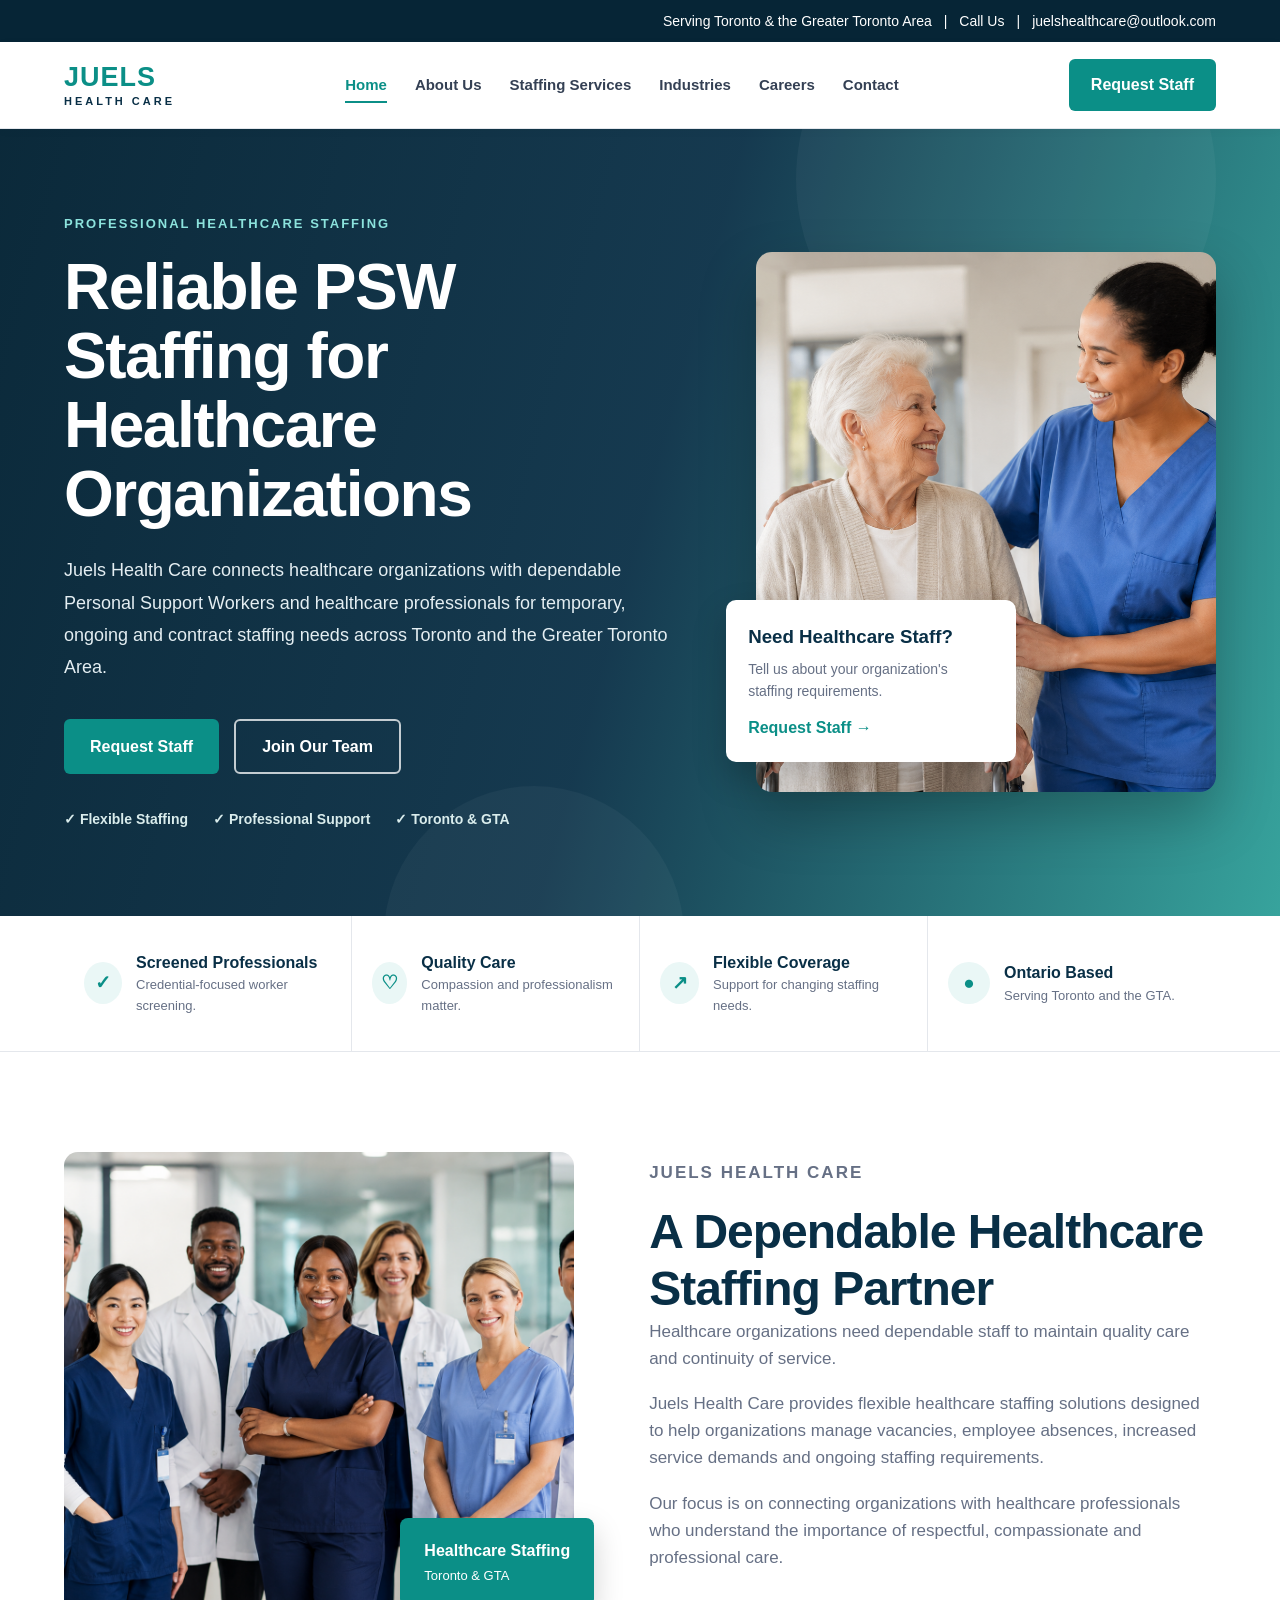
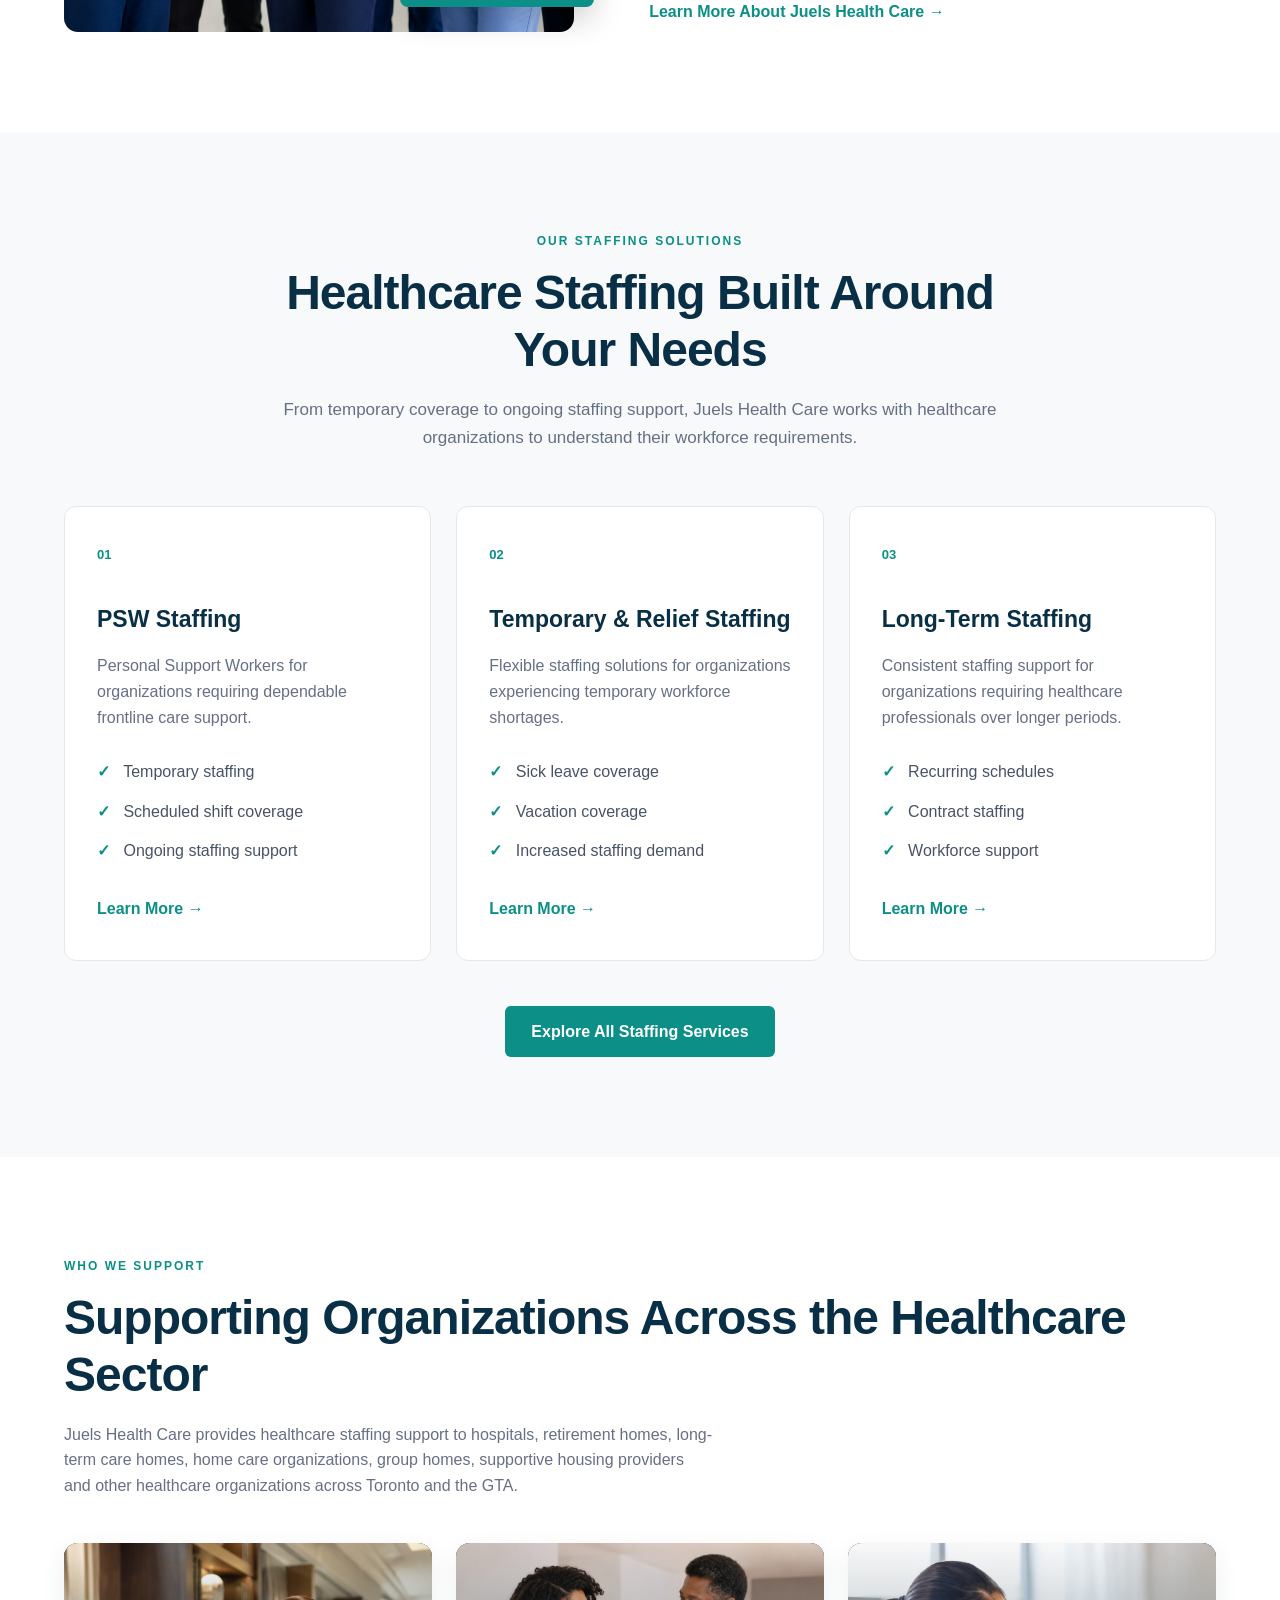
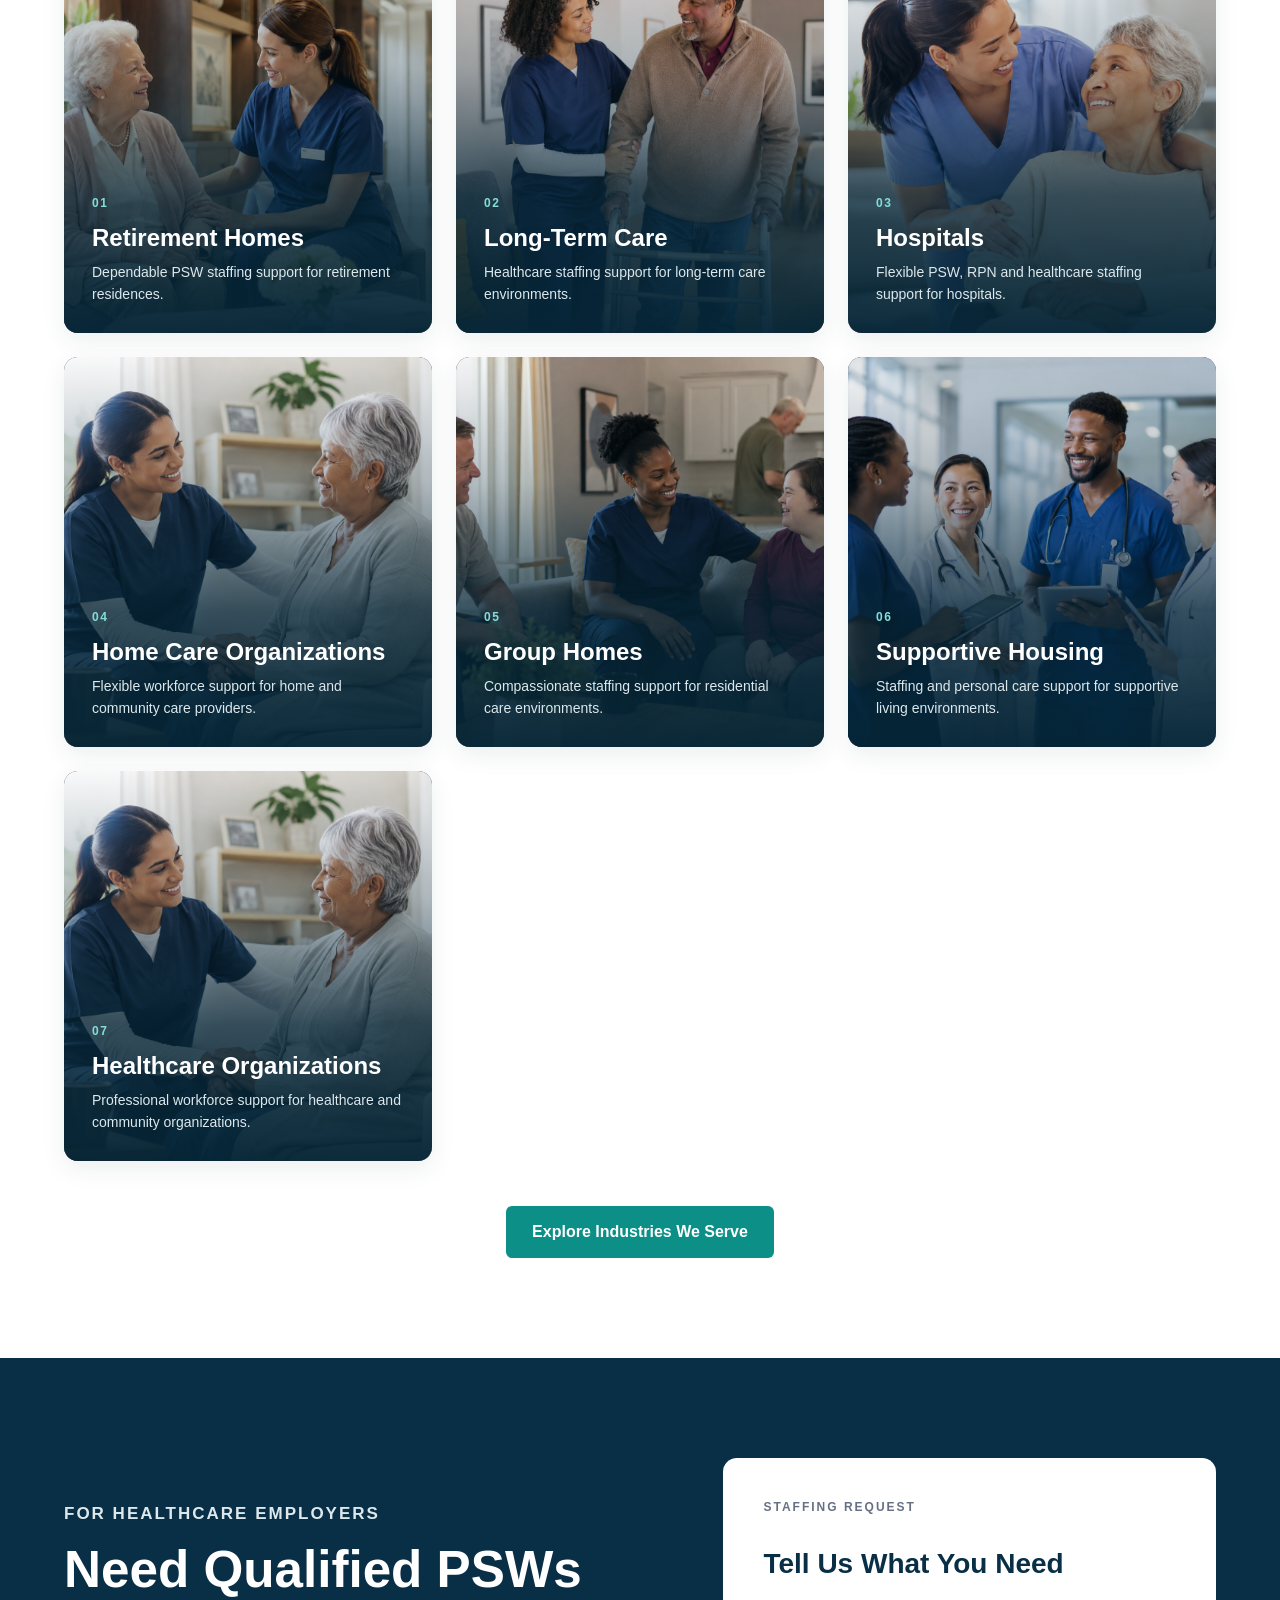
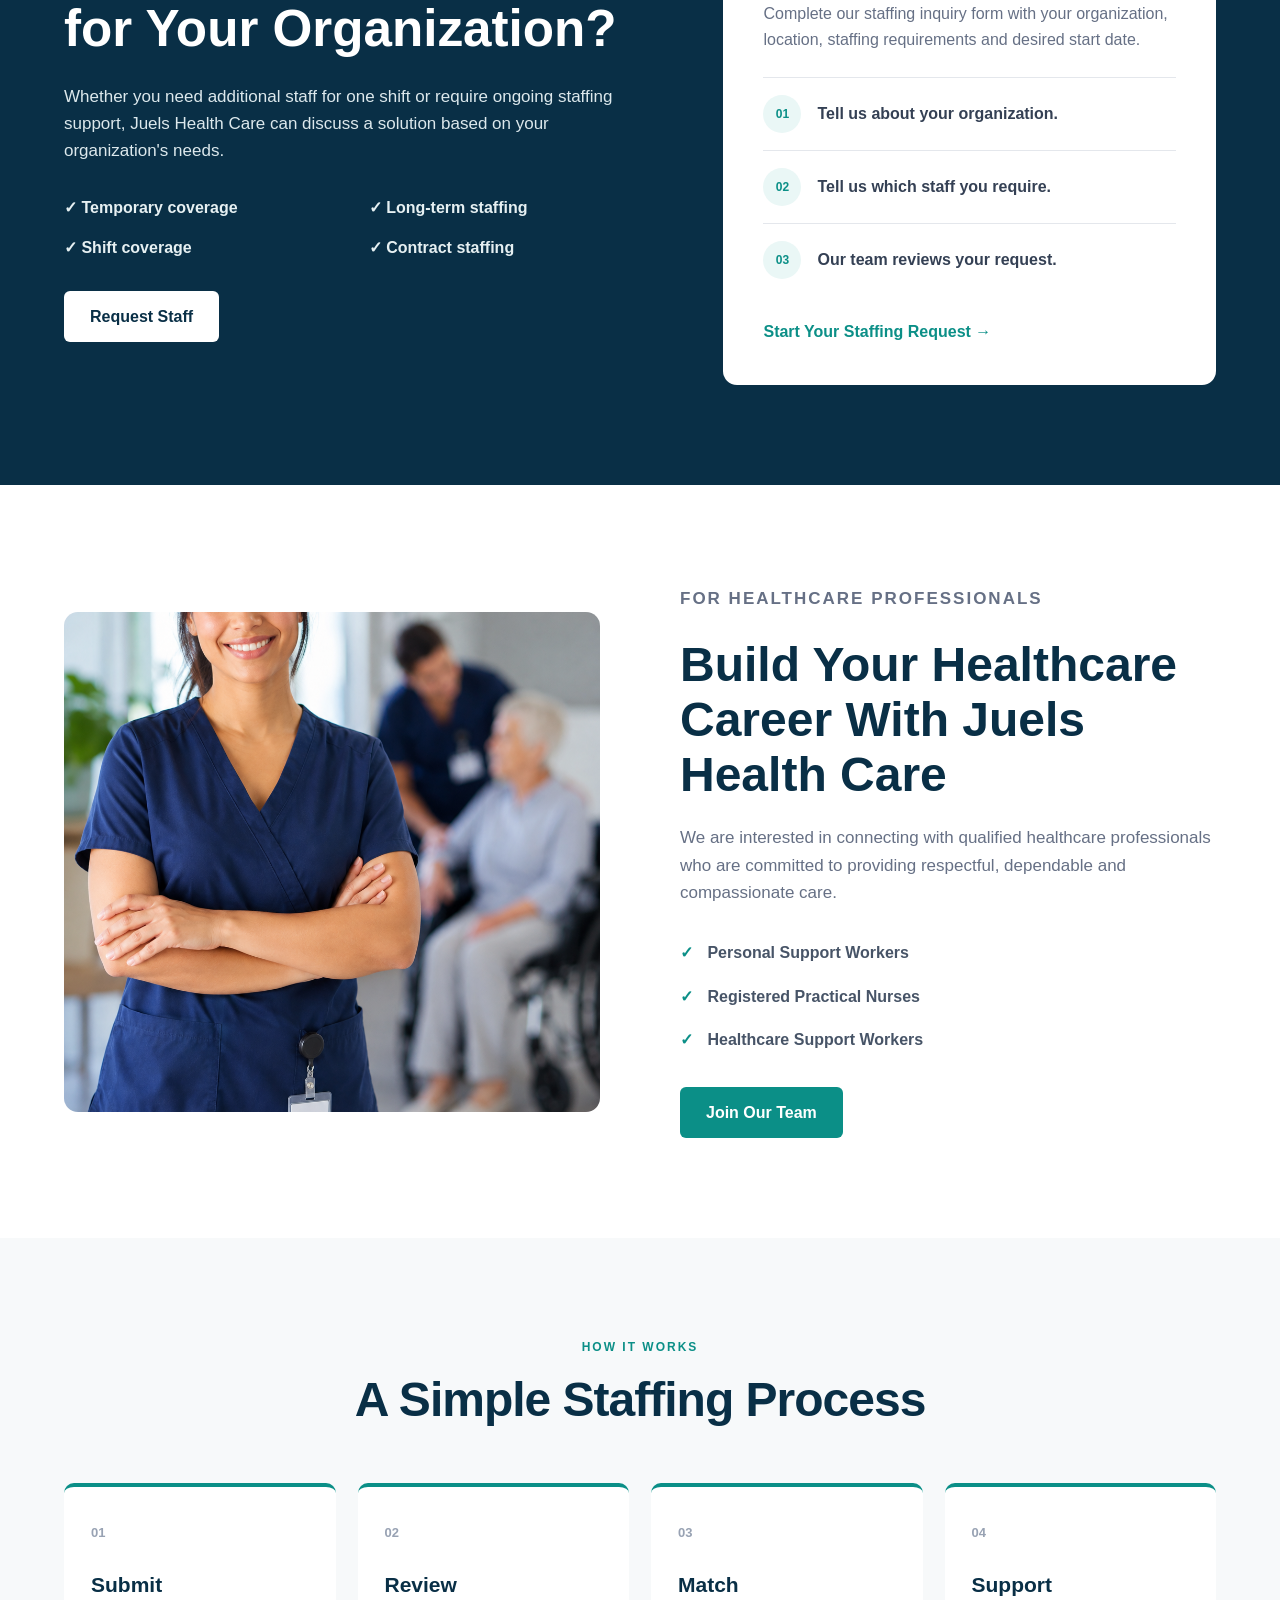
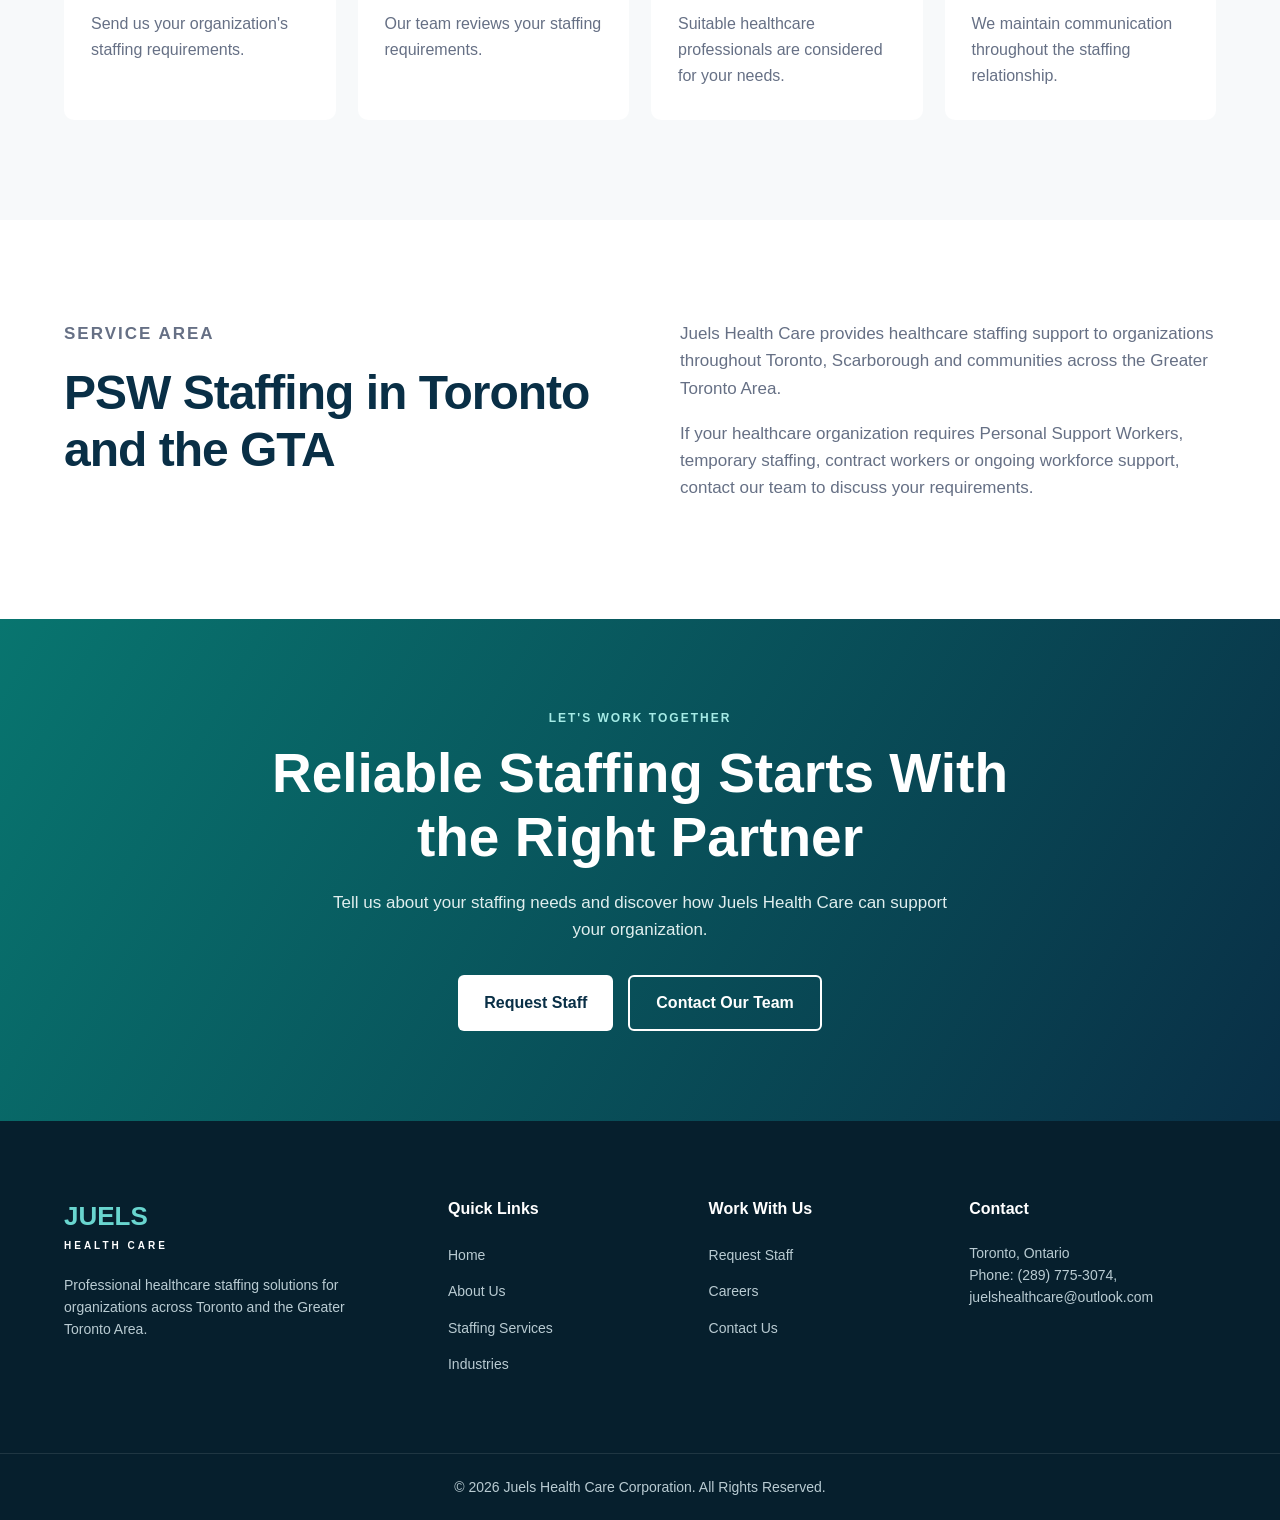
==== index.html @ 04c0bb13 "Upload Juels Health Care website files" ====
<!DOCTYPE html>
<html lang="en">

<head>

    <meta charset="UTF-8">

    <meta name="viewport"
          content="width=device-width, initial-scale=1.0">


    <!-- =====================================================
         SEO
    ====================================================== -->

    <title>
        PSW Staffing Agency Toronto & GTA | Juels Health Care
    </title>

    <meta
        name="description"
        content="Juels Health Care provides reliable PSW staffing and healthcare staffing solutions for retirement homes, long-term care homes, group homes, home care organizations and healthcare providers across Toronto and the GTA."
    >

    <meta name="robots" content="index, follow">


    <!-- CHANGE THIS WHEN YOUR REAL DOMAIN IS READY -->

    <link
        rel="canonical"
        href="https://www.yourdomain.com/"
    >


    <!-- =====================================================
         SOCIAL MEDIA PREVIEW
    ====================================================== -->

    <meta
        property="og:title"
        content="Juels Health Care | PSW Staffing Toronto & GTA"
    >

    <meta
        property="og:description"
        content="Reliable PSW and healthcare staffing solutions for organizations across Toronto and the GTA."
    >

    <meta property="og:type" content="website">

    <meta
        property="og:image"
        content="images/hero-psw.jpg"
    >


    <!-- =====================================================
         CSS
    ====================================================== -->

    <link
        rel="stylesheet"
        href="css/style.css"
    >


    <!-- =====================================================
         EXTRA IMAGE STYLING
         You can later move this into style.css
    ====================================================== -->

    <style>

        /* HERO IMAGE */

        .hero-photo-wrapper {
            position: relative;
        }

        .hero-photo {
            width: 100%;
            height: 540px;
            object-fit: cover;
            border-radius: 16px;
            display: block;

            box-shadow:
                0 25px 55px
                rgba(0, 0, 0, 0.25);
        }

        .hero-photo-card {
            position: absolute;
            left: -30px;
            bottom: 30px;

            width: 290px;

            background: white;

            padding: 22px;

            border-radius: 10px;

            box-shadow:
                0 15px 35px
                rgba(0, 0, 0, 0.20);
        }

        .hero-photo-card h3 {
            color: #092f46;
            margin-bottom: 6px;
        }

        .hero-photo-card p {
            color: #667085;
            font-size: 14px;
            margin-bottom: 12px;
        }

        .hero-photo-card a {
            color: #0b8f87;
            font-weight: bold;
        }



        /* ABOUT HOME IMAGE */

        .home-about-grid {
            display: grid;
            grid-template-columns: 0.9fr 1fr;
            gap: 75px;
            align-items: center;
        }

        .home-about-photo {
            position: relative;
        }

        .home-about-photo img {
            width: 100%;
            height: 480px;
            object-fit: cover;
            border-radius: 14px;
            display: block;
        }

        .photo-badge {
            position: absolute;
            right: -20px;
            bottom: 25px;

            background: #0b8f87;
            color: white;

            padding: 20px 24px;

            border-radius: 8px;

            box-shadow:
                0 12px 30px
                rgba(0,0,0,0.18);
        }

        .photo-badge strong,
        .photo-badge span {
            display: block;
        }

        .photo-badge span {
            font-size: 13px;
            margin-top: 3px;
        }



        /* INDUSTRY PHOTO CARDS */

        .industry-photo-grid {
            display: grid;
            grid-template-columns: repeat(2, 1fr);
            gap: 25px;
            margin-top: 45px;
        }

        .industry-photo-card {
            position: relative;
            height: 390px;
            overflow: hidden;
            border-radius: 14px;
        }

        .industry-photo-card img {
            width: 100%;
            height: 100%;
            object-fit: cover;

            transition:
                transform 0.4s ease;
        }

        .industry-photo-card:hover img {
            transform: scale(1.05);
        }

        .industry-photo-card::after {
            content: "";

            position: absolute;
            inset: 0;

            background:
                linear-gradient(
                    to top,
                    rgba(5, 37, 54, 0.95),
                    rgba(5, 37, 54, 0.05)
                );
        }

        .industry-photo-content {
            position: absolute;

            left: 0;
            bottom: 0;

            z-index: 2;

            color: white;

            padding: 30px;
        }

        .industry-photo-content span {
            color: #85ded9;

            font-size: 12px;

            font-weight: bold;

            letter-spacing: 1.5px;
        }

        .industry-photo-content h3 {
            font-size: 25px;

            margin:
                7px 0 5px;
        }

        .industry-photo-content p {
            color: #e4eeee;
        }



        /* CAREER IMAGE */

        .career-photo {
            width: 100%;
            height: 500px;
            object-fit: cover;

            border-radius: 14px;

            display: block;
        }



        /* RESPONSIVE IMAGES */

        @media (max-width: 850px) {

            .home-about-grid {
                grid-template-columns: 1fr;
                gap: 45px;
            }

            .industry-photo-grid {
                grid-template-columns: 1fr;
            }

            .hero-photo-card {
                left: 20px;
            }

        }


        @media (max-width: 600px) {

            .hero-photo {
                height: 400px;
            }

            .hero-photo-card {
                position: relative;

                left: auto;
                bottom: auto;

                width: 100%;

                margin-top: -30px;
            }

            .home-about-photo img {
                height: 380px;
            }

            .photo-badge {
                position: static;

                margin-top: 12px;
            }

            .career-photo {
                height: 400px;
            }

            .industry-photo-card {
                height: 340px;
            }

        }

    </style>


    <!-- =====================================================
         GOOGLE STRUCTURED DATA
    ====================================================== -->

    <script type="application/ld+json">

    {
        "@context": "https://schema.org",

        "@type": "Organization",

        "name": "Juels Health Care Corporation",

        "description":
        "Healthcare staffing and Personal Support Worker staffing services.",

        "url":
        "https://www.yourdomain.com/",

        "areaServed": [
            "Toronto",
            "Scarborough",
            "Greater Toronto Area"
        ]
    }

    </script>


</head>


<body>


<!-- =========================================================
     TOP BAR
========================================================== -->

<div class="top-bar">

    <div class="container top-bar-container">

        <div class="top-contact">

            <span>
                Serving Toronto & the Greater Toronto Area
            </span>

            <span>|</span>

            <a href="tel:+2897753074">
                Call Us
            </a>

            <span>|</span>

            <a href="mailto:juelshealthcare@outlook.com">
                juelshealthcare@outlook.com
            </a>

        </div>

    </div>

</div>



<!-- =========================================================
     NAVIGATION
========================================================== -->

<header class="main-header">

    <div class="container">

        <nav class="navbar">


            <!-- LOGO -->

            <a
                href="index.html"
                class="logo"
                aria-label="Juels Health Care Home"
            >

                <div class="logo-text">

                    <span class="logo-main">
                        JUELS
                    </span>

                    <span class="logo-sub">
                        HEALTH CARE
                    </span>

                </div>

            </a>



            <!-- MOBILE MENU -->

            <button
                class="menu-toggle"
                id="menuToggle"
                aria-label="Open navigation menu"
            >

                ☰

            </button>



            <!-- NAVIGATION -->

            <ul
                class="nav-links"
                id="navLinks"
            >

                <li>

                    <a
                        href="index.html"
                        class="active"
                    >
                        Home
                    </a>

                </li>


                <li>

                    <a href="about.html">
                        About Us
                    </a>

                </li>


                <li>

                    <a href="services.html">
                        Staffing Services
                    </a>

                </li>


                <li>

                    <a href="industries.html">
                        Industries
                    </a>

                </li>


                <li>

                    <a href="careers.html">
                        Careers
                    </a>

                </li>


                <li>

                    <a href="contact.html">
                        Contact
                    </a>

                </li>


            </ul>



            <!-- REQUEST STAFF BUTTON -->

            <a
                href="request-staff.html"
                class="nav-cta"
            >
                Request Staff
            </a>


        </nav>

    </div>

</header>



<main>


<!-- =========================================================
     HERO SECTION
========================================================== -->

<section class="hero">

    <div class="container hero-container">


        <!-- LEFT SIDE -->

        <div class="hero-content">


            <p class="eyebrow">
                PROFESSIONAL HEALTHCARE STAFFING
            </p>


            <h1>

                Reliable PSW Staffing
                for Healthcare Organizations

            </h1>


            <p class="hero-description">

                Juels Health Care connects healthcare
                organizations with dependable Personal Support
                Workers and healthcare professionals for
                temporary, ongoing and contract staffing needs
                across Toronto and the Greater Toronto Area.

            </p>



            <div class="hero-buttons">


                <a
                    href="request-staff.html"
                    class="btn btn-primary"
                >

                    Request Staff

                </a>


                <a
                    href="careers.html"
                    class="btn btn-outline"
                >

                    Join Our Team

                </a>


            </div>



            <div class="hero-small-text">

                <span>
                    ✓ Flexible Staffing
                </span>

                <span>
                    ✓ Professional Support
                </span>

                <span>
                    ✓ Toronto & GTA
                </span>

            </div>


        </div>



        <!-- RIGHT SIDE IMAGE -->

        <div class="hero-photo-wrapper">


            <img
                src="images/hero-psw.jpg"
                alt="Personal Support Worker assisting a senior in Toronto"
                class="hero-photo"
            >


            <div class="hero-photo-card">

                <h3>
                    Need Healthcare Staff?
                </h3>

                <p>
                    Tell us about your organization's
                    staffing requirements.
                </p>

                <a href="request-staff.html">
                    Request Staff →
                </a>

            </div>


        </div>


    </div>

</section>



<!-- =========================================================
     TRUST BAR
========================================================== -->

<section class="trust-section">

    <div class="container trust-grid">


        <div class="trust-item">

            <div class="trust-icon">
                ✓
            </div>

            <div>

                <h3>
                    Screened Professionals
                </h3>

                <p>
                    Credential-focused worker screening.
                </p>

            </div>

        </div>



        <div class="trust-item">

            <div class="trust-icon">
                ♡
            </div>

            <div>

                <h3>
                    Quality Care
                </h3>

                <p>
                    Compassion and professionalism matter.
                </p>

            </div>

        </div>



        <div class="trust-item">

            <div class="trust-icon">
                ↗
            </div>

            <div>

                <h3>
                    Flexible Coverage
                </h3>

                <p>
                    Support for changing staffing needs.
                </p>

            </div>

        </div>



        <div class="trust-item">

            <div class="trust-icon">
                ●
            </div>

            <div>

                <h3>
                    Ontario Based
                </h3>

                <p>
                    Serving Toronto and the GTA.
                </p>

            </div>

        </div>


    </div>

</section>



<!-- =========================================================
     ABOUT SECTION WITH IMAGE
========================================================== -->

<section class="intro-section">

    <div class="container home-about-grid">


        <!-- IMAGE -->

        <div class="home-about-photo">


            <img
                src="images/healthcare-team.jpg"
                alt="Professional healthcare staffing team"
                loading="lazy"
            >


            <div class="photo-badge">

                <strong>
                    Healthcare Staffing
                </strong>

                <span>
                    Toronto & GTA
                </span>

            </div>


        </div>



        <!-- TEXT -->

        <div class="intro-content">


            <p class="section-label">
                JUELS HEALTH CARE
            </p>


            <h2>

                A Dependable Healthcare
                Staffing Partner

            </h2>


            <p>

                Healthcare organizations need dependable
                staff to maintain quality care and
                continuity of service.

            </p>


            <p>

                Juels Health Care provides flexible
                healthcare staffing solutions designed to
                help organizations manage vacancies,
                employee absences, increased service demands
                and ongoing staffing requirements.

            </p>


            <p>

                Our focus is on connecting organizations
                with healthcare professionals who understand
                the importance of respectful, compassionate
                and professional care.

            </p>


            <a
                href="about.html"
                class="text-link"
            >

                Learn More About Juels Health Care →

            </a>


        </div>


    </div>

</section>



<!-- =========================================================
     SERVICES
========================================================== -->

<section class="services-section">

    <div class="container">


        <div class="section-header-centered">


            <p class="section-label">
                OUR STAFFING SOLUTIONS
            </p>


            <h2>

                Healthcare Staffing Built
                Around Your Needs

            </h2>


            <p>

                From temporary coverage to ongoing staffing
                support, Juels Health Care works with
                healthcare organizations to understand their
                workforce requirements.

            </p>


        </div>



        <div class="services-grid">


            <!-- PSW -->

            <article class="service-card">

                <div class="service-number">
                    01
                </div>

                <h3>
                    PSW Staffing
                </h3>

                <p>

                    Personal Support Workers for organizations
                    requiring dependable frontline care
                    support.

                </p>

                <ul>

                    <li>
                        Temporary staffing
                    </li>

                    <li>
                        Scheduled shift coverage
                    </li>

                    <li>
                        Ongoing staffing support
                    </li>

                </ul>

                <a href="services.html">
                    Learn More →
                </a>

            </article>



            <!-- TEMPORARY -->

            <article class="service-card">

                <div class="service-number">
                    02
                </div>

                <h3>
                    Temporary & Relief Staffing
                </h3>

                <p>

                    Flexible staffing solutions for
                    organizations experiencing temporary
                    workforce shortages.

                </p>

                <ul>

                    <li>
                        Sick leave coverage
                    </li>

                    <li>
                        Vacation coverage
                    </li>

                    <li>
                        Increased staffing demand
                    </li>

                </ul>

                <a href="services.html">
                    Learn More →
                </a>

            </article>



            <!-- LONG TERM -->

            <article class="service-card">

                <div class="service-number">
                    03
                </div>

                <h3>
                    Long-Term Staffing
                </h3>

                <p>

                    Consistent staffing support for
                    organizations requiring healthcare
                    professionals over longer periods.

                </p>

                <ul>

                    <li>
                        Recurring schedules
                    </li>

                    <li>
                        Contract staffing
                    </li>

                    <li>
                        Workforce support
                    </li>

                </ul>

                <a href="services.html">
                    Learn More →
                </a>

            </article>


        </div>



        <div class="center-button">

            <a
                href="services.html"
                class="btn btn-primary"
            >

                Explore All Staffing Services

            </a>

        </div>


    </div>

</section>


<!-- =========================================================
     INDUSTRIES WITH PHOTOS
========================================================== -->

<section class="industries-section">

    <div class="container">


        <div class="section-heading">

            <p class="section-label">
                WHO WE SUPPORT
            </p>


            <h2>
                Supporting Organizations
                Across the Healthcare Sector
            </h2>


            <p>
                Juels Health Care provides healthcare staffing
                support to hospitals, retirement homes,
                long-term care homes, home care organizations,
                group homes, supportive housing providers and
                other healthcare organizations across Toronto
                and the GTA.
            </p>

        </div>



        <!-- =====================================================
             INDUSTRY PHOTO CARDS
        ====================================================== -->

        <div class="all-industry-photo-grid">


            <!-- RETIREMENT HOMES -->

            <a
                href="industries.html"
                class="industry-photo-card-new"
            >

                <img
                    src="images/retirement-home.jpg"
                    alt="Personal Support Worker supporting a senior in a retirement home"
                    loading="lazy"
                >

                <div class="industry-photo-overlay">

                    <span>
                        01
                    </span>

                    <h3>
                        Retirement Homes
                    </h3>

                    <p>
                        Dependable PSW staffing support
                        for retirement residences.
                    </p>

                </div>

            </a>



            <!-- LONG-TERM CARE -->

            <a
                href="industries.html"
                class="industry-photo-card-new"
            >

                <img
                    src="images/long-term-care.jpg"
                    alt="Healthcare worker providing support in a long-term care home"
                    loading="lazy"
                >

                <div class="industry-photo-overlay">

                    <span>
                        02
                    </span>

                    <h3>
                        Long-Term Care
                    </h3>

                    <p>
                        Healthcare staffing support for
                        long-term care environments.
                    </p>

                </div>

            </a>



            <!-- HOSPITALS -->

            <a
                href="industries.html"
                class="industry-photo-card-new"
            >

                <img
                    src="images/hospital-staffing.jpg"
                    alt="Healthcare professionals working together in a hospital"
                    loading="lazy"
                >

                <div class="industry-photo-overlay">

                    <span>
                        03
                    </span>

                    <h3>
                        Hospitals
                    </h3>

                    <p>
                        Flexible PSW, RPN and healthcare
                        staffing support for hospitals.
                    </p>

                </div>

            </a>



            <!-- HOME CARE -->

            <a
                href="industries.html"
                class="industry-photo-card-new"
            >

                <img
                    src="images/home-care.jpg"
                    alt="Personal Support Worker providing home care support"
                    loading="lazy"
                >

                <div class="industry-photo-overlay">

                    <span>
                        04
                    </span>

                    <h3>
                        Home Care Organizations
                    </h3>

                    <p>
                        Flexible workforce support for
                        home and community care providers.
                    </p>

                </div>

            </a>



            <!-- GROUP HOMES -->

            <a
                href="industries.html"
                class="industry-photo-card-new"
            >

                <img
                    src="images/group-home.jpg"
                    alt="Healthcare professional supporting residents in a group home"
                    loading="lazy"
                >

                <div class="industry-photo-overlay">

                    <span>
                        05
                    </span>

                    <h3>
                        Group Homes
                    </h3>

                    <p>
                        Compassionate staffing support
                        for residential care environments.
                    </p>

                </div>

            </a>



            <!-- SUPPORTIVE HOUSING -->

            <a
                href="industries.html"
                class="industry-photo-card-new"
            >

                <img
                    src="images/supportive-housing.jpg"
                    alt="Personal Support Worker assisting a client in supportive housing"
                    loading="lazy"
                >

                <div class="industry-photo-overlay">

                    <span>
                        06
                    </span>

                    <h3>
                        Supportive Housing
                    </h3>

                    <p>
                        Staffing and personal care support
                        for supportive living environments.
                    </p>

                </div>

            </a>



            <!-- HEALTHCARE ORGANIZATIONS -->

            <a
                href="industries.html"
                class="industry-photo-card-new"
            >

                <img
                    src="images/home-care.jpg"
                    alt="Healthcare professionals working together in a healthcare facility"
                    loading="lazy"
                >

                <div class="industry-photo-overlay">

                    <span>
                        07
                    </span>

                    <h3>
                        Healthcare Organizations
                    </h3>

                    <p>
                        Professional workforce support
                        for healthcare and community organizations.
                    </p>

                </div>

            </a>


        </div>



        <!-- EXPLORE BUTTON -->

        <div class="center-button">

            <a
                href="industries.html"
                class="btn btn-primary"
            >
                Explore Industries We Serve
            </a>

        </div>


    </div>

</section>



<!-- =========================================================
     EMPLOYERS
========================================================== -->

<section class="employer-section">

    <div class="container employer-grid">


        <div class="employer-content">


            <p class="section-label light-label">
                FOR HEALTHCARE EMPLOYERS
            </p>


            <h2>

                Need Qualified PSWs
                for Your Organization?

            </h2>


            <p>

                Whether you need additional staff for one
                shift or require ongoing staffing support,
                Juels Health Care can discuss a solution
                based on your organization's needs.

            </p>



            <div class="employer-features">

                <div>
                    ✓ Temporary coverage
                </div>

                <div>
                    ✓ Long-term staffing
                </div>

                <div>
                    ✓ Shift coverage
                </div>

                <div>
                    ✓ Contract staffing
                </div>

            </div>



            <a
                href="request-staff.html"
                class="btn btn-white"
            >

                Request Staff

            </a>


        </div>



        <div class="employer-box">


            <p class="small-heading">
                STAFFING REQUEST
            </p>


            <h3>
                Tell Us What You Need
            </h3>


            <p>

                Complete our staffing inquiry form with
                your organization, location, staffing
                requirements and desired start date.

            </p>


            <div class="request-step">

                <span>
                    01
                </span>

                <p>
                    Tell us about your organization.
                </p>

            </div>


            <div class="request-step">

                <span>
                    02
                </span>

                <p>
                    Tell us which staff you require.
                </p>

            </div>


            <div class="request-step">

                <span>
                    03
                </span>

                <p>
                    Our team reviews your request.
                </p>

            </div>


            <a
                href="request-staff.html"
                class="employer-link"
            >

                Start Your Staffing Request →

            </a>


        </div>


    </div>

</section>



<!-- =========================================================
     CAREERS WITH IMAGE
========================================================== -->

<section class="career-section">

    <div class="container career-grid">


        <!-- CAREER IMAGE -->

        <div class="career-image">


            <img
                src="images/career-psw.jpg"
                alt="Professional Personal Support Worker healthcare career"
                class="career-photo"
                loading="lazy"
            >


        </div>



        <!-- CAREER TEXT -->

        <div class="career-content">


            <p class="section-label">
                FOR HEALTHCARE PROFESSIONALS
            </p>


            <h2>

                Build Your Healthcare Career
                With Juels Health Care

            </h2>


            <p>

                We are interested in connecting with
                qualified healthcare professionals who
                are committed to providing respectful,
                dependable and compassionate care.

            </p>



            <ul class="career-list">

                <li>
                    Personal Support Workers
                </li>

                <li>
                    Registered Practical Nurses
                </li>

                <li>
                    Healthcare Support Workers
                </li>

            </ul>



            <a
                href="careers.html"
                class="btn btn-primary"
            >

                Join Our Team

            </a>


        </div>


    </div>

</section>



<!-- =========================================================
     HOW IT WORKS
========================================================== -->

<section class="process-section">

    <div class="container">


        <div class="section-header-centered">

            <p class="section-label">
                HOW IT WORKS
            </p>

            <h2>
                A Simple Staffing Process
            </h2>

        </div>



        <div class="process-grid">


            <div class="process-card">

                <span class="process-number">
                    01
                </span>

                <h3>
                    Submit
                </h3>

                <p>

                    Send us your organization's
                    staffing requirements.

                </p>

            </div>



            <div class="process-card">

                <span class="process-number">
                    02
                </span>

                <h3>
                    Review
                </h3>

                <p>

                    Our team reviews your
                    staffing requirements.

                </p>

            </div>



            <div class="process-card">

                <span class="process-number">
                    03
                </span>

                <h3>
                    Match
                </h3>

                <p>

                    Suitable healthcare professionals
                    are considered for your needs.

                </p>

            </div>



            <div class="process-card">

                <span class="process-number">
                    04
                </span>

                <h3>
                    Support
                </h3>

                <p>

                    We maintain communication throughout
                    the staffing relationship.

                </p>

            </div>


        </div>


    </div>

</section>



<!-- =========================================================
     SERVICE AREA / SEO
========================================================== -->

<section class="location-section">

    <div class="container location-grid">


        <div>

            <p class="section-label">
                SERVICE AREA
            </p>

            <h2>

                PSW Staffing in Toronto
                and the GTA

            </h2>

        </div>



        <div>

            <p>

                Juels Health Care provides healthcare
                staffing support to organizations throughout
                Toronto, Scarborough and communities across
                the Greater Toronto Area.

            </p>


            <p>

                If your healthcare organization requires
                Personal Support Workers, temporary staffing,
                contract workers or ongoing workforce support,
                contact our team to discuss your requirements.

            </p>

        </div>


    </div>

</section>



<!-- =========================================================
     FINAL CTA
========================================================== -->

<section class="final-cta">

    <div class="container final-cta-content">


        <p class="cta-small">
            LET'S WORK TOGETHER
        </p>


        <h2>

            Reliable Staffing Starts
            With the Right Partner

        </h2>


        <p>

            Tell us about your staffing needs and discover
            how Juels Health Care can support your organization.

        </p>



        <div class="cta-buttons">


            <a
                href="request-staff.html"
                class="btn btn-white"
            >

                Request Staff

            </a>


            <a
                href="contact.html"
                class="btn btn-transparent"
            >

                Contact Our Team

            </a>


        </div>


    </div>

</section>


</main>



<!-- =========================================================
     FOOTER
========================================================== -->

<footer class="footer">

    <div class="container footer-grid">


        <!-- COMPANY -->

        <div class="footer-company">


            <div class="footer-logo">

                JUELS

                <span>
                    HEALTH CARE
                </span>

            </div>


            <p>

                Professional healthcare staffing solutions
                for organizations across Toronto and the
                Greater Toronto Area.

            </p>


        </div>



        <!-- QUICK LINKS -->

        <div>

            <h3>
                Quick Links
            </h3>

            <ul>

                <li>

                    <a href="index.html">
                        Home
                    </a>

                </li>

                <li>

                    <a href="about.html">
                        About Us
                    </a>

                </li>

                <li>

                    <a href="services.html">
                        Staffing Services
                    </a>

                </li>

                <li>

                    <a href="industries.html">
                        Industries
                    </a>

                </li>

            </ul>

        </div>



        <!-- WORK WITH US -->

        <div>

            <h3>
                Work With Us
            </h3>

            <ul>

                <li>

                    <a href="request-staff.html">
                        Request Staff
                    </a>

                </li>

                <li>

                    <a href="careers.html">
                        Careers
                    </a>

                </li>

                <li>

                    <a href="contact.html">
                        Contact Us
                    </a>

                </li>

            </ul>

        </div>



        <!-- CONTACT -->

        <div>

            <h3>
                Contact
            </h3>

            <p>
                Toronto, Ontario
            </p>

            <p>

                <a href="tel:+12897753074">
                    Phone: (289) 775-3074, 
                </a>

            </p>

            <p>

                <a href="mailto:juelshealthcare@outlook.com">
                    juelshealthcare@outlook.com
                </a>

            </p>

        </div>


    </div>



    <div class="footer-bottom">

        <div class="container">

            <p>

                © 2026 Juels Health Care Corporation.
                All Rights Reserved.

            </p>

        </div>

    </div>

</footer>



<!-- =========================================================
     JAVASCRIPT
========================================================== -->

<script src="js/script.js"></script>


</body>

</html>
---- css/style.css ----
/* =========================================================
   JUELS HEALTH CARE
   MAIN WEBSITE STYLES
========================================================= */


/* =========================================================
   1. RESET
========================================================= */

* {
    margin: 0;
    padding: 0;
    box-sizing: border-box;
}

html {
    scroll-behavior: smooth;
}

body {
    font-family: Arial, Helvetica, sans-serif;
    color: #1d2939;
    background-color: #ffffff;
    line-height: 1.6;
}

img {
    max-width: 100%;
    display: block;
}

a {
    text-decoration: none;
    color: inherit;
}

ul {
    list-style: none;
}

button {
    font-family: inherit;
}


/* =========================================================
   2. WEBSITE CONTAINER
========================================================= */

.container {
    width: 90%;
    max-width: 1200px;
    margin: 0 auto;
}


/* =========================================================
   3. COLOURS
========================================================= */

:root {
    --navy: #092f46;
    --dark-navy: #062536;
    --teal: #0b8f87;
    --teal-dark: #08756f;
    --light-teal: #eaf7f6;
    --light-blue: #eef6f8;
    --white: #ffffff;
    --gray: #667085;
    --light-gray: #f7f9fa;
    --border: #e4e7ec;
}


/* =========================================================
   4. TOP BAR
========================================================= */

.top-bar {
    background-color: var(--dark-navy);
    color: white;
    font-size: 14px;
}

.top-bar-container {
    min-height: 42px;
    display: flex;
    align-items: center;
    justify-content: flex-end;
}

.top-contact {
    display: flex;
    gap: 12px;
    align-items: center;
}

.top-contact a {
    color: white;
    transition: 0.3s ease;
}

.top-contact a:hover {
    color: #70d9d2;
}


/* =========================================================
   5. HEADER
========================================================= */

.main-header {
    background-color: white;
    border-bottom: 1px solid var(--border);
    position: sticky;
    top: 0;
    z-index: 1000;
    box-shadow: 0 2px 10px rgba(0, 0, 0, 0.03);
}

.navbar {
    min-height: 86px;
    display: flex;
    align-items: center;
    justify-content: space-between;
    gap: 25px;
}


/* =========================================================
   6. LOGO
========================================================= */

.logo {
    display: flex;
    align-items: center;
}

.logo-text {
    display: flex;
    flex-direction: column;
    line-height: 1;
}

.logo-main {
    font-size: 27px;
    font-weight: 800;
    letter-spacing: 1px;
    color: var(--teal);
}

.logo-sub {
    margin-top: 5px;
    font-size: 11px;
    font-weight: bold;
    letter-spacing: 3px;
    color: var(--navy);
}


/* =========================================================
   7. NAVIGATION
========================================================= */

.nav-links {
    display: flex;
    align-items: center;
    gap: 28px;
}

.nav-links a {
    color: #344054;
    font-size: 15px;
    font-weight: 600;
    position: relative;
    transition: 0.3s ease;
}

.nav-links a:hover {
    color: var(--teal);
}

.nav-links a.active {
    color: var(--teal);
}

.nav-links a.active::after {
    content: "";
    position: absolute;
    left: 0;
    bottom: -10px;
    width: 100%;
    height: 2px;
    background-color: var(--teal);
}

.nav-cta {
    background-color: var(--teal);
    color: white;
    padding: 13px 22px;
    border-radius: 6px;
    font-weight: 700;
    white-space: nowrap;
    transition: 0.3s ease;
}

.nav-cta:hover {
    background-color: var(--teal-dark);
    transform: translateY(-1px);
}

.menu-toggle {
    display: none;
    border: none;
    background: transparent;
    color: var(--navy);
    font-size: 29px;
    cursor: pointer;
}


/* =========================================================
   8. HERO SECTION
========================================================= */

.hero {
    background:
        linear-gradient(
            105deg,
            rgba(6, 37, 54, 0.98) 0%,
            rgba(9, 47, 70, 0.95) 50%,
            rgba(11, 143, 135, 0.82) 100%
        );

    min-height: 650px;
    display: flex;
    align-items: center;
    position: relative;
    overflow: hidden;
}

.hero::before {
    content: "";
    position: absolute;
    width: 420px;
    height: 420px;
    border-radius: 50%;
    background: rgba(255, 255, 255, 0.04);
    top: -160px;
    right: 5%;
}

.hero::after {
    content: "";
    position: absolute;
    width: 300px;
    height: 300px;
    border-radius: 50%;
    background: rgba(255, 255, 255, 0.04);
    bottom: -170px;
    left: 30%;
}

.hero-container {
    display: grid;
    grid-template-columns: 1.15fr 0.85fr;
    gap: 70px;
    align-items: center;
    padding-top: 85px;
    padding-bottom: 85px;
    position: relative;
    z-index: 2;
}

.hero-content {
    color: white;
}

.eyebrow {
    color: #8ce3dd;
    font-weight: 800;
    letter-spacing: 2px;
    font-size: 13px;
    margin-bottom: 18px;
}

.hero h1 {
    font-size: clamp(42px, 5vw, 66px);
    line-height: 1.08;
    max-width: 720px;
    margin-bottom: 25px;
    letter-spacing: -1.5px;
}

.hero-description {
    max-width: 650px;
    color: #e4eef2;
    font-size: 18px;
    line-height: 1.8;
}

.hero-buttons {
    display: flex;
    gap: 15px;
    margin-top: 35px;
    flex-wrap: wrap;
}


/* =========================================================
   9. BUTTONS
========================================================= */

.btn {
    display: inline-flex;
    align-items: center;
    justify-content: center;
    min-height: 50px;
    padding: 13px 26px;
    border-radius: 6px;
    font-weight: 700;
    transition: 0.3s ease;
}

.btn-primary {
    background-color: var(--teal);
    color: white;
}

.btn-primary:hover {
    background-color: #09766f;
    transform: translateY(-2px);
    box-shadow: 0 8px 20px rgba(0, 0, 0, 0.14);
}

.btn-outline {
    border: 2px solid rgba(255, 255, 255, 0.75);
    color: white;
}

.btn-outline:hover {
    background-color: white;
    color: var(--navy);
}

.btn-white {
    background-color: white;
    color: var(--navy);
}

.btn-white:hover {
    background-color: #f0f7f8;
    transform: translateY(-2px);
}

.btn-transparent {
    border: 2px solid white;
    color: white;
}

.btn-transparent:hover {
    background-color: white;
    color: var(--navy);
}


/* =========================================================
   10. HERO SMALL FEATURES
========================================================= */

.hero-small-text {
    margin-top: 34px;
    display: flex;
    gap: 25px;
    flex-wrap: wrap;
    color: #d9ecec;
    font-size: 14px;
    font-weight: 600;
}


/* =========================================================
   11. HERO STAFFING CARD
========================================================= */

.hero-card {
    background-color: white;
    padding: 36px;
    border-radius: 16px;
    box-shadow: 0 25px 55px rgba(0, 0, 0, 0.22);
}

.card-label {
    color: var(--teal);
    font-size: 12px;
    letter-spacing: 2px;
    font-weight: 800;
    margin-bottom: 10px;
}

.hero-card h2 {
    color: var(--navy);
    font-size: 29px;
    line-height: 1.25;
    margin-bottom: 28px;
}

.staff-type {
    display: flex;
    gap: 17px;
    align-items: flex-start;
    padding: 19px 0;
    border-bottom: 1px solid var(--border);
}

.staff-icon {
    min-width: 52px;
    height: 52px;
    border-radius: 8px;
    background-color: var(--light-teal);
    color: var(--teal);
    display: flex;
    align-items: center;
    justify-content: center;
    font-size: 13px;
    font-weight: 800;
}

.staff-type h3 {
    color: var(--navy);
    font-size: 17px;
    margin-bottom: 4px;
}

.staff-type p {
    color: var(--gray);
    font-size: 14px;
}

.card-button {
    display: inline-block;
    margin-top: 23px;
    color: var(--teal);
    font-weight: 700;
    transition: 0.3s ease;
}

.card-button:hover {
    color: var(--navy);
}


/* =========================================================
   12. TRUST SECTION
========================================================= */

.trust-section {
    background-color: white;
    border-bottom: 1px solid var(--border);
}

.trust-grid {
    display: grid;
    grid-template-columns: repeat(4, 1fr);
}

.trust-item {
    display: flex;
    gap: 14px;
    align-items: center;
    padding: 34px 20px;
    border-right: 1px solid var(--border);
}

.trust-item:last-child {
    border-right: none;
}

.trust-icon {
    width: 42px;
    height: 42px;
    background-color: var(--light-teal);
    color: var(--teal);
    border-radius: 50%;
    display: flex;
    align-items: center;
    justify-content: center;
    font-size: 19px;
    font-weight: bold;
}

.trust-item h3 {
    color: var(--navy);
    font-size: 16px;
}

.trust-item p {
    color: var(--gray);
    font-size: 13px;
}


/* =========================================================
   13. COMMON SECTION STYLES
========================================================= */

.intro-section,
.services-section,
.industries-section,
.career-section,
.process-section,
.location-section {
    padding: 100px 0;
}

.section-label {
    color: var(--teal);
    font-size: 12px;
    font-weight: 800;
    letter-spacing: 2px;
    margin-bottom: 14px;
}

.section-heading h2,
.section-header-centered h2,
.intro-section h2,
.industries-section h2,
.location-section h2 {
    color: var(--navy);
    font-size: clamp(34px, 4vw, 48px);
    line-height: 1.18;
    letter-spacing: -1px;
}

.section-heading p:not(.section-label) {
    margin-top: 18px;
    max-width: 650px;
    color: var(--gray);
}

.section-header-centered {
    text-align: center;
    max-width: 780px;
    margin: 0 auto 55px;
}

.section-header-centered p:not(.section-label) {
    color: var(--gray);
    margin-top: 18px;
    font-size: 17px;
}


/* =========================================================
   14. INTRO SECTION
========================================================= */

.intro-section {
    background-color: white;
}

.intro-grid {
    display: grid;
    grid-template-columns: 1fr 1fr;
    gap: 90px;
    align-items: start;
}

.intro-content p {
    color: var(--gray);
    margin-bottom: 18px;
    font-size: 17px;
}

.text-link {
    display: inline-block;
    margin-top: 10px;
    color: var(--teal);
    font-weight: 700;
}

.text-link:hover {
    color: var(--navy);
}


/* =========================================================
   15. SERVICES SECTION
========================================================= */

.services-section {
    background-color: var(--light-gray);
}

.services-grid {
    display: grid;
    grid-template-columns: repeat(3, 1fr);
    gap: 25px;
}

.service-card {
    background: white;
    padding: 38px 32px;
    border: 1px solid var(--border);
    border-radius: 12px;
    position: relative;
    transition: 0.35s ease;
}

.service-card:hover {
    transform: translateY(-7px);
    box-shadow: 0 18px 40px rgba(9, 47, 70, 0.10);
    border-color: transparent;
}

.service-number {
    color: var(--teal);
    font-weight: 800;
    font-size: 13px;
    margin-bottom: 35px;
}

.service-card h3 {
    color: var(--navy);
    font-size: 23px;
    margin-bottom: 16px;
}

.service-card > p {
    color: var(--gray);
    margin-bottom: 22px;
}

.service-card ul {
    margin-bottom: 25px;
}

.service-card li {
    color: #475467;
    padding: 7px 0;
}

.service-card li::before {
    content: "✓";
    color: var(--teal);
    font-weight: bold;
    margin-right: 9px;
}

.service-card a {
    color: var(--teal);
    font-weight: 700;
}

.service-card a:hover {
    color: var(--navy);
}

.center-button {
    margin-top: 45px;
    text-align: center;
}


/* =========================================================
   16. INDUSTRIES
========================================================= */

.industries-section {
    background-color: white;
}

.industries-grid {
    margin-top: 50px;
    display: grid;
    grid-template-columns: repeat(3, 1fr);
    gap: 20px;
}

.industry-card {
    min-height: 160px;
    padding: 30px;
    background-color: var(--light-blue);
    border-radius: 10px;
    border: 1px solid transparent;
    display: flex;
    flex-direction: column;
    justify-content: space-between;
    transition: 0.3s ease;
}

.industry-card:hover {
    background-color: white;
    border-color: #cfe8e7;
    box-shadow: 0 14px 30px rgba(9, 47, 70, 0.09);
    transform: translateY(-4px);
}

.industry-icon {
    font-size: 30px;
    margin-bottom: 30px;
}

.industry-card h3 {
    color: var(--navy);
    font-size: 19px;
}


/* =========================================================
   17. EMPLOYER SECTION
========================================================= */

.employer-section {
    background-color: var(--navy);
    padding: 100px 0;
}

.employer-grid {
    display: grid;
    grid-template-columns: 1fr 0.85fr;
    gap: 80px;
    align-items: center;
}

.employer-content {
    color: white;
}

.light-label {
    color: #82ddd7;
}

.employer-content h2 {
    font-size: clamp(38px, 4vw, 53px);
    line-height: 1.15;
    margin-bottom: 24px;
}

.employer-content > p {
    color: #dce8ec;
    font-size: 17px;
    max-width: 620px;
}

.employer-features {
    display: grid;
    grid-template-columns: 1fr 1fr;
    gap: 15px 30px;
    margin: 30px 0;
    color: #e6f0f2;
    font-weight: 600;
}

.employer-box {
    background: white;
    border-radius: 14px;
    padding: 40px;
}

.small-heading {
    color: var(--teal);
    letter-spacing: 2px;
    font-size: 12px;
    font-weight: bold;
    margin-bottom: 10px;
}

.employer-box h3 {
    color: var(--navy);
    font-size: 28px;
    margin-bottom: 14px;
}

.employer-box > p {
    color: var(--gray);
    margin-bottom: 25px;
}

.request-step {
    display: flex;
    gap: 16px;
    align-items: center;
    padding: 17px 0;
    border-top: 1px solid var(--border);
}

.request-step span {
    width: 38px;
    height: 38px;
    border-radius: 50%;
    background: var(--light-teal);
    color: var(--teal);
    display: flex;
    justify-content: center;
    align-items: center;
    font-size: 12px;
    font-weight: bold;
}

.request-step p {
    color: #344054;
    font-weight: 600;
}

.employer-link {
    display: inline-block;
    color: var(--teal);
    margin-top: 23px;
    font-weight: 700;
}


/* =========================================================
   18. CAREER SECTION
========================================================= */

.career-section {
    background-color: white;
}

.career-grid {
    display: grid;
    grid-template-columns: 1fr 1fr;
    gap: 80px;
    align-items: center;
}

.career-image {
    min-height: 500px;
}

.image-placeholder {
    width: 100%;
    height: 500px;
    background:
        linear-gradient(
            135deg,
            var(--light-teal),
            #ccecea
        );
    border-radius: 14px;
    display: flex;
    align-items: center;
    justify-content: center;
    color: var(--teal);
    font-weight: 700;
}

.career-content h2 {
    color: var(--navy);
    font-size: clamp(35px, 4vw, 48px);
    line-height: 1.15;
    margin-bottom: 22px;
}

.career-content > p {
    color: var(--gray);
    font-size: 17px;
    margin-bottom: 25px;
}

.career-list {
    margin-bottom: 25px;
}

.career-list li {
    padding: 9px 0;
    color: #475467;
    font-weight: 600;
}

.career-list li::before {
    content: "✓";
    color: var(--teal);
    margin-right: 10px;
}


/* =========================================================
   19. PROCESS
========================================================= */

.process-section {
    background-color: var(--light-gray);
}

.process-grid {
    display: grid;
    grid-template-columns: repeat(4, 1fr);
    gap: 22px;
}

.process-card {
    background: white;
    border-radius: 10px;
    padding: 32px 27px;
    border-top: 4px solid var(--teal);
}

.process-number {
    color: #98a2b3;
    font-size: 13px;
    font-weight: bold;
}

.process-card h3 {
    color: var(--navy);
    font-size: 21px;
    margin: 23px 0 10px;
}

.process-card p {
    color: var(--gray);
}


/* =========================================================
   20. LOCATION / SEO SECTION
========================================================= */

.location-section {
    background: white;
}

.location-grid {
    display: grid;
    grid-template-columns: 1fr 1fr;
    gap: 80px;
}

.location-grid p {
    color: var(--gray);
    font-size: 17px;
    margin-bottom: 18px;
}


/* =========================================================
   21. FINAL CTA
========================================================= */

.final-cta {
    padding: 90px 0;
    background:
        linear-gradient(
            120deg,
            var(--teal-dark),
            var(--navy)
        );
    color: white;
    text-align: center;
}

.final-cta-content {
    max-width: 820px;
}

.cta-small {
    font-size: 12px;
    letter-spacing: 2px;
    font-weight: bold;
    color: #a5ebe6;
    margin-bottom: 14px;
}

.final-cta h2 {
    font-size: clamp(38px, 5vw, 55px);
    line-height: 1.15;
    margin-bottom: 20px;
}

.final-cta-content > p:not(.cta-small) {
    font-size: 17px;
    color: #e0eeee;
    max-width: 650px;
    margin: 0 auto;
}

.cta-buttons {
    margin-top: 32px;
    display: flex;
    justify-content: center;
    gap: 15px;
    flex-wrap: wrap;
}


/* =========================================================
   22. FOOTER
========================================================= */

.footer {
    background-color: #061f2d;
    color: white;
}

.footer-grid {
    display: grid;
    grid-template-columns: 1.6fr 1fr 1fr 1.2fr;
    gap: 55px;
    padding-top: 75px;
    padding-bottom: 65px;
}

.footer-logo {
    color: #69d5cf;
    font-size: 26px;
    font-weight: 800;
    margin-bottom: 20px;
}

.footer-logo span {
    display: block;
    color: white;
    font-size: 10px;
    letter-spacing: 3px;
}

.footer-company p {
    max-width: 320px;
    color: #b9cbd2;
}

.footer h3 {
    font-size: 16px;
    margin-bottom: 20px;
}

.footer li {
    margin-bottom: 11px;
}

.footer a,
.footer p {
    color: #b9cbd2;
    font-size: 14px;
}

.footer a:hover {
    color: white;
}

.footer-bottom {
    border-top: 1px solid rgba(255,255,255,0.10);
    text-align: center;
    padding: 22px 0;
}


/* =========================================================
   23. RESPONSIVE - TABLET
========================================================= */

@media (max-width: 1050px) {

    .nav-links {
        gap: 17px;
    }

    .nav-links a {
        font-size: 14px;
    }

    .hero-container {
        gap: 40px;
    }

    .trust-grid {
        grid-template-columns: repeat(2, 1fr);
    }

    .trust-item:nth-child(2) {
        border-right: none;
    }

    .trust-item:nth-child(1),
    .trust-item:nth-child(2) {
        border-bottom: 1px solid var(--border);
    }

    .services-grid {
        grid-template-columns: repeat(2, 1fr);
    }

    .service-card:last-child {
        grid-column: span 2;
    }

    .industries-grid {
        grid-template-columns: repeat(2, 1fr);
    }

    .process-grid {
        grid-template-columns: repeat(2, 1fr);
    }

}


/* =========================================================
   24. RESPONSIVE - MOBILE
========================================================= */

@media (max-width: 850px) {

    .top-bar {
        display: none;
    }

    .navbar {
        min-height: 75px;
        position: relative;
    }

    .menu-toggle {
        display: block;
        margin-left: auto;
    }

    .nav-cta {
        display: none;
    }

    .nav-links {
        display: none;
        position: absolute;
        top: 75px;
        left: 0;
        width: 100%;
        background: white;
        flex-direction: column;
        align-items: flex-start;
        gap: 0;
        padding: 15px 5%;
        box-shadow: 0 12px 20px rgba(0,0,0,0.08);
    }

    .nav-links.show {
        display: flex;
    }

    .nav-links li {
        width: 100%;
    }

    .nav-links a {
        display: block;
        width: 100%;
        padding: 14px 0;
        border-bottom: 1px solid var(--border);
    }

    .nav-links a.active::after {
        display: none;
    }

    .hero {
        min-height: auto;
    }

    .hero-container {
        grid-template-columns: 1fr;
        padding-top: 70px;
        padding-bottom: 70px;
    }

    .hero h1 {
        font-size: 45px;
    }

    .hero-card {
        max-width: 620px;
    }

    .intro-grid,
    .employer-grid,
    .career-grid,
    .location-grid {
        grid-template-columns: 1fr;
        gap: 50px;
    }

    .intro-section,
    .services-section,
    .industries-section,
    .career-section,
    .process-section,
    .location-section {
        padding: 75px 0;
    }

    .footer-grid {
        grid-template-columns: repeat(2, 1fr);
    }

}


/* =========================================================
   25. RESPONSIVE - SMALL MOBILE
========================================================= */

@media (max-width: 600px) {

    .container {
        width: 92%;
    }

    .hero h1 {
        font-size: 38px;
    }

    .hero-description {
        font-size: 16px;
    }

    .hero-buttons {
        flex-direction: column;
        align-items: stretch;
    }

    .hero-buttons .btn {
        width: 100%;
    }

    .hero-small-text {
        flex-direction: column;
        gap: 9px;
    }

    .hero-card {
        padding: 27px 22px;
    }

    .trust-grid {
        grid-template-columns: 1fr;
    }

    .trust-item {
        border-right: none;
        border-bottom: 1px solid var(--border);
    }

    .services-grid,
    .industries-grid,
    .process-grid {
        grid-template-columns: 1fr;
    }

    .service-card:last-child {
        grid-column: auto;
    }

    .employer-features {
        grid-template-columns: 1fr;
    }

    .employer-box {
        padding: 29px 22px;
    }

    .career-image,
    .image-placeholder {
        min-height: 340px;
        height: 340px;
    }

    .footer-grid {
        grid-template-columns: 1fr;
        gap: 38px;
    }

    .final-cta h2 {
        font-size: 38px;
    }

    .cta-buttons {
        flex-direction: column;
    }

    .cta-buttons .btn {
        width: 100%;
    }

}
/* =========================================================
   ABOUT PAGE
========================================================= */


/* =========================================================
   ABOUT HERO
========================================================= */

.page-hero {
    background:
        linear-gradient(
            110deg,
            #062536 0%,
            #092f46 60%,
            #0b716e 100%
        );

    padding: 110px 0;
    color: white;
}

.page-hero-content {
    max-width: 850px;
}

.page-hero h1 {
    font-size: clamp(44px, 6vw, 68px);
    line-height: 1.08;
    letter-spacing: -1.5px;
    margin-bottom: 25px;
}

.page-hero p:not(.eyebrow) {
    font-size: 18px;
    line-height: 1.8;
    color: #dce9ed;
    max-width: 750px;
}


/* =========================================================
   MAIN ABOUT SECTION
========================================================= */

.about-main-section {
    padding: 100px 0;
    background: white;
}

.about-main-grid {
    display: grid;
    grid-template-columns: 1fr 0.8fr;
    gap: 80px;
    align-items: center;
}

.about-content h2 {
    color: var(--navy);
    font-size: clamp(35px, 4vw, 49px);
    line-height: 1.17;
    margin-bottom: 25px;
}

.about-content > p:not(.section-label) {
    color: var(--gray);
    font-size: 17px;
    margin-bottom: 18px;
}


/* =========================================================
   ABOUT HIGHLIGHT BOX
========================================================= */

.about-highlight-box {
    background: var(--light-gray);
    padding: 42px;
    border-radius: 14px;
    border-top: 5px solid var(--teal);
}

.about-highlight-box > h3 {
    color: var(--navy);
    font-size: 27px;
    line-height: 1.3;
    margin-bottom: 25px;
}

.about-highlight-item {
    display: flex;
    gap: 18px;
    padding: 21px 0;
    border-top: 1px solid var(--border);
}

.about-highlight-item > span {
    color: var(--teal);
    font-size: 12px;
    font-weight: 800;
    padding-top: 4px;
}

.about-highlight-item h4 {
    color: var(--navy);
    font-size: 17px;
    margin-bottom: 4px;
}

.about-highlight-item p {
    color: var(--gray);
    font-size: 14px;
}


/* =========================================================
   MISSION & VISION
========================================================= */

.mission-section {
    background: var(--light-gray);
    padding: 90px 0;
}

.mission-grid {
    display: grid;
    grid-template-columns: repeat(2, 1fr);
    gap: 30px;
}

.mission-card {
    background: white;
    padding: 50px;
    border-radius: 12px;
    border: 1px solid var(--border);
}

.mission-card h2 {
    color: var(--navy);
    font-size: 32px;
    line-height: 1.25;
    margin-bottom: 20px;
}

.mission-card > p:not(.section-label) {
    color: var(--gray);
    font-size: 16px;
}


/* =========================================================
   VALUES
========================================================= */

.values-section {
    padding: 100px 0;
    background: white;
}

.values-grid {
    display: grid;
    grid-template-columns: repeat(4, 1fr);
    gap: 22px;
}

.value-card {
    border: 1px solid var(--border);
    padding: 32px;
    border-radius: 10px;
    transition: 0.3s ease;
}

.value-card:hover {
    transform: translateY(-6px);
    box-shadow: 0 16px 35px rgba(9, 47, 70, 0.09);
    border-color: transparent;
}

.value-icon {
    width: 48px;
    height: 48px;
    border-radius: 50%;
    background: var(--light-teal);
    color: var(--teal);
    display: flex;
    justify-content: center;
    align-items: center;
    font-size: 12px;
    font-weight: 800;
    margin-bottom: 25px;
}

.value-card h3 {
    color: var(--navy);
    font-size: 21px;
    margin-bottom: 12px;
}

.value-card p {
    color: var(--gray);
    font-size: 15px;
}


/* =========================================================
   ABOUT INDUSTRIES
========================================================= */

.about-industries-section {
    background: var(--light-gray);
    padding: 100px 0;
}

.about-industries-heading {
    display: grid;
    grid-template-columns: 1fr 1fr;
    gap: 70px;
    align-items: end;
    margin-bottom: 50px;
}

.about-industries-heading h2 {
    color: var(--navy);
    font-size: clamp(35px, 4vw, 48px);
    line-height: 1.2;
}

.about-industries-heading > div:last-child p {
    color: var(--gray);
    font-size: 17px;
}

.about-industry-grid {
    display: grid;
    grid-template-columns: repeat(3, 1fr);
    gap: 18px;
}

.about-industry-card {
    background: white;
    padding: 32px;
    min-height: 145px;
    border-radius: 8px;
    border-left: 4px solid var(--teal);
    transition: 0.3s ease;
}

.about-industry-card:hover {
    transform: translateY(-4px);
    box-shadow: 0 13px 30px rgba(0,0,0,0.07);
}

.about-industry-card span {
    color: var(--teal);
    font-weight: bold;
    font-size: 12px;
}

.about-industry-card h3 {
    color: var(--navy);
    margin-top: 25px;
    font-size: 20px;
}


/* =========================================================
   WHY CHOOSE US
========================================================= */

.why-us-section {
    background: var(--navy);
    padding: 100px 0;
    color: white;
}

.why-us-grid {
    display: grid;
    grid-template-columns: 0.9fr 1fr;
    gap: 90px;
}

.why-us-title h2 {
    font-size: clamp(37px, 4vw, 52px);
    line-height: 1.15;
    margin-bottom: 25px;
}

.why-us-title > p:not(.section-label) {
    color: #cfe0e5;
    font-size: 17px;
}

.why-us-item {
    display: flex;
    gap: 22px;
    padding: 27px 0;
    border-bottom: 1px solid rgba(255,255,255,0.14);
}

.why-number {
    color: #79dcd6;
    font-size: 13px;
    font-weight: bold;
}

.why-us-item h3 {
    font-size: 20px;
    margin-bottom: 7px;
}

.why-us-item p {
    color: #c7d9de;
    font-size: 15px;
}


/* =========================================================
   ABOUT RESPONSIVE
========================================================= */

@media (max-width: 900px) {

    .about-main-grid,
    .about-industries-heading,
    .why-us-grid {
        grid-template-columns: 1fr;
        gap: 50px;
    }

    .values-grid {
        grid-template-columns: repeat(2, 1fr);
    }

    .about-industry-grid {
        grid-template-columns: repeat(2, 1fr);
    }

}


@media (max-width: 600px) {

    .page-hero {
        padding: 75px 0;
    }

    .page-hero h1 {
        font-size: 39px;
    }

    .about-main-section,
    .values-section,
    .about-industries-section,
    .why-us-section {
        padding: 70px 0;
    }

    .mission-grid,
    .values-grid,
    .about-industry-grid {
        grid-template-columns: 1fr;
    }

    .mission-card {
        padding: 35px 25px;
    }

    .about-highlight-box {
        padding: 30px 23px;
    }

}
/* =========================================================
   INDUSTRIES PAGE
========================================================= */


/* =========================================================
   INDUSTRIES HERO
========================================================= */

.industries-hero {
    background:
        linear-gradient(
            110deg,
            #062536 0%,
            #092f46 55%,
            #08756f 100%
        );

    padding: 115px 0;
    color: white;
}

.industries-hero-content {
    max-width: 900px;
}

.industries-hero h1 {
    font-size: clamp(44px, 6vw, 68px);
    line-height: 1.08;
    letter-spacing: -1.5px;
    margin-bottom: 25px;
}

.industries-hero-content > p:not(.eyebrow) {
    max-width: 720px;
    color: #dce9ed;
    font-size: 18px;
    line-height: 1.8;
}

.industries-hero-buttons {
    margin-top: 35px;
    display: flex;
    gap: 15px;
    flex-wrap: wrap;
}


/* =========================================================
   INDUSTRIES INTRO
========================================================= */

.industries-intro {
    padding: 100px 0;
    background: white;
}

.industries-intro-grid {
    display: grid;
    grid-template-columns: 1fr 1fr;
    gap: 90px;
    align-items: start;
}

.industries-intro h2 {
    color: var(--navy);
    font-size: clamp(36px, 4vw, 50px);
    line-height: 1.16;
}

.industries-intro-grid > div:last-child p {
    color: var(--gray);
    font-size: 17px;
    margin-bottom: 18px;
}


/* =========================================================
   INDIVIDUAL INDUSTRY SECTIONS
========================================================= */

.industry-detail-section {
    padding: 100px 0;
    background: white;
}

.alternate-industry {
    background: var(--light-gray);
}

.industry-detail-grid {
    display: grid;
    grid-template-columns: 0.85fr 1fr;
    gap: 85px;
    align-items: center;
}

.industry-reverse {
    grid-template-columns: 1fr 0.85fr;
}


/* =========================================================
   INDUSTRY VISUAL
========================================================= */

.industry-visual {
    min-height: 430px;
    border-radius: 15px;
    padding: 40px;

    background:
        linear-gradient(
            145deg,
            var(--navy),
            var(--teal-dark)
        );

    display: flex;
    flex-direction: column;
    justify-content: space-between;

    position: relative;
    overflow: hidden;
}

.industry-visual::after {
    content: "";

    position: absolute;

    width: 280px;
    height: 280px;

    border-radius: 50%;

    background:
        rgba(255,255,255,0.06);

    right: -90px;
    bottom: -100px;
}

.industry-big-number {
    font-size: 90px;
    font-weight: 800;
    line-height: 1;
    color: rgba(255,255,255,0.10);
}

.industry-visual-content {
    position: relative;
    z-index: 2;
}

.industry-visual-content span {
    color: #8ce3dd;
    font-size: 12px;
    letter-spacing: 2px;
    font-weight: bold;
}

.industry-visual-content h3 {
    color: white;
    font-size: 33px;
    margin-top: 9px;
}


/* =========================================================
   INDUSTRY CONTENT
========================================================= */

.industry-detail-content h2 {
    color: var(--navy);
    font-size: clamp(34px, 4vw, 47px);
    line-height: 1.17;
    margin-bottom: 23px;
}

.industry-detail-content > p:not(.section-label) {
    color: var(--gray);
    font-size: 16px;
    margin-bottom: 17px;
}

.industry-check-list {
    margin: 28px 0;
}

.industry-check-list li {
    padding: 9px 0;
    color: #475467;
    font-weight: 600;
}

.industry-check-list li::before {
    content: "✓";

    display: inline-flex;
    justify-content: center;
    align-items: center;

    width: 24px;
    height: 24px;

    border-radius: 50%;

    background: var(--light-teal);

    color: var(--teal);

    margin-right: 12px;

    font-size: 12px;
    font-weight: bold;
}

.industry-link {
    display: inline-block;

    color: var(--teal);

    font-weight: 700;

    margin-top: 5px;

    transition: 0.3s ease;
}

.industry-link:hover {
    color: var(--navy);
}


/* =========================================================
   OTHER INDUSTRIES
========================================================= */

.other-industries-section {
    background: var(--light-gray);
    padding: 100px 0;
}

.other-industries-grid {
    display: grid;
    grid-template-columns: repeat(3, 1fr);
    gap: 24px;
}

.other-industry-card {
    background: white;

    padding: 37px 32px;

    border-radius: 10px;

    border: 1px solid var(--border);

    transition: 0.3s ease;
}

.other-industry-card:hover {
    transform: translateY(-6px);

    box-shadow:
        0 17px 35px
        rgba(9,47,70,0.09);

    border-color: transparent;
}

.other-industry-number {
    color: var(--teal);

    font-weight: 800;

    font-size: 12px;
}

.other-industry-card h3 {
    color: var(--navy);

    font-size: 22px;

    margin: 28px 0 12px;
}

.other-industry-card p {
    color: var(--gray);
}


/* =========================================================
   INDUSTRY PROCESS
========================================================= */

.industries-process-section {
    padding: 100px 0;

    background: var(--navy);

    color: white;
}

.industries-process-section
.section-header-centered h2 {
    color: white;
}

.industries-process-section
.section-header-centered {
    margin-bottom: 60px;
}

.industries-process-grid {
    display: grid;

    grid-template-columns:
        repeat(4, 1fr);

    gap: 20px;
}

.industries-process-card {
    padding: 32px 27px;

    border: 1px solid
        rgba(255,255,255,0.15);

    border-radius: 10px;

    transition: 0.3s ease;
}

.industries-process-card:hover {
    background:
        rgba(255,255,255,0.05);

    transform: translateY(-4px);
}

.industries-process-number {
    width: 48px;
    height: 48px;

    border-radius: 50%;

    background:
        rgba(112,217,210,0.12);

    color: #70d9d2;

    display: flex;

    justify-content: center;
    align-items: center;

    font-size: 12px;

    font-weight: 800;

    margin-bottom: 28px;
}

.industries-process-card h3 {
    font-size: 20px;

    margin-bottom: 12px;
}

.industries-process-card p {
    color: #c5d8dd;

    font-size: 15px;
}


/* =========================================================
   INDUSTRIES LOCATION
========================================================= */

.industries-location-section {
    padding: 100px 0;

    background: white;
}

.industries-location-grid {
    display: grid;

    grid-template-columns:
        1fr 1fr;

    gap: 80px;
}

.industries-location-grid h2 {
    color: var(--navy);

    font-size:
        clamp(35px, 4vw, 48px);

    line-height: 1.17;
}

.industries-location-grid
> div:last-child p {
    color: var(--gray);

    font-size: 17px;

    margin-bottom: 17px;
}


/* =========================================================
   RESPONSIVE - INDUSTRIES
========================================================= */

@media (max-width: 950px) {

    .industries-intro-grid,
    .industry-detail-grid,
    .industry-reverse,
    .industries-location-grid {

        grid-template-columns: 1fr;

        gap: 50px;
    }

    .industry-reverse
    .industry-detail-content {

        order: 2;
    }

    .industry-reverse
    .industry-visual {

        order: 1;
    }

    .industries-process-grid {

        grid-template-columns:
            repeat(2, 1fr);
    }

    .other-industries-grid {

        grid-template-columns:
            repeat(2, 1fr);
    }

}


@media (max-width: 600px) {

    .industries-hero {

        padding: 75px 0;
    }

    .industries-hero h1 {

        font-size: 39px;
    }

    .industries-hero-buttons {

        flex-direction: column;
    }

    .industries-hero-buttons .btn {

        width: 100%;
    }

    .industries-intro,
    .industry-detail-section,
    .other-industries-section,
    .industries-process-section,
    .industries-location-section {

        padding: 70px 0;
    }

    .industry-visual {

        min-height: 320px;

        padding: 28px;
    }

    .industry-big-number {

        font-size: 65px;
    }

    .industry-visual-content h3 {

        font-size: 27px;
    }

    .other-industries-grid,
    .industries-process-grid {

        grid-template-columns: 1fr;
    }

}
/* =========================================================
   SERVICES PAGE
========================================================= */


/* =========================================================
   SERVICES HERO
========================================================= */

.services-page-hero {
    background:
        linear-gradient(
            110deg,
            #062536 0%,
            #092f46 58%,
            #08756f 100%
        );

    padding: 115px 0;
    color: white;
}

.services-page-hero-content {
    max-width: 900px;
}

.services-page-hero h1 {
    font-size: clamp(44px, 6vw, 68px);
    line-height: 1.08;
    letter-spacing: -1.5px;
    margin-bottom: 25px;
}

.services-page-hero-content > p:not(.eyebrow) {
    max-width: 750px;
    color: #dce9ed;
    font-size: 18px;
    line-height: 1.8;
}

.services-hero-buttons {
    margin-top: 35px;
    display: flex;
    gap: 15px;
    flex-wrap: wrap;
}


/* =========================================================
   SERVICES INTRO
========================================================= */

.services-intro {
    padding: 100px 0;
    background: white;
}

.services-intro-grid {
    display: grid;
    grid-template-columns: 1fr 1fr;
    gap: 90px;
}

.services-intro h2 {
    color: var(--navy);
    font-size: clamp(36px, 4vw, 50px);
    line-height: 1.16;
}

.services-intro-grid > div:last-child p {
    color: var(--gray);
    font-size: 17px;
    margin-bottom: 18px;
}


/* =========================================================
   SERVICE DETAIL
========================================================= */

.service-detail-section {
    padding: 100px 0;
    background: white;
}

.service-alt {
    background: var(--light-gray);
}

.service-detail-grid {
    display: grid;
    grid-template-columns: 0.35fr 1fr;
    gap: 75px;
    align-items: start;
}


/* =========================================================
   SERVICE NUMBER
========================================================= */

.service-detail-number {
    min-height: 300px;
    background:
        linear-gradient(
            145deg,
            var(--navy),
            var(--teal-dark)
        );

    border-radius: 14px;

    padding: 32px;

    display: flex;
    flex-direction: column;
    justify-content: space-between;

    color: white;
}

.service-detail-number span {
    color: #8ce3dd;
    font-size: 14px;
    font-weight: 800;
}

.service-detail-number h3 {
    font-size: 37px;
    letter-spacing: 1px;
}


/* =========================================================
   SERVICE DETAIL CONTENT
========================================================= */

.service-detail-content h2 {
    color: var(--navy);
    font-size: clamp(35px, 4vw, 48px);
    line-height: 1.16;
    margin-bottom: 22px;
}

.service-detail-content > p:not(.section-label) {
    color: var(--gray);
    font-size: 17px;
    margin-bottom: 17px;
    max-width: 800px;
}


/* =========================================================
   SERVICE FEATURES
========================================================= */

.service-features-grid {
    display: grid;
    grid-template-columns: repeat(2, 1fr);
    gap: 12px 25px;
    margin: 30px 0;
}

.service-feature {
    background: var(--light-teal);
    color: #344054;
    padding: 14px 17px;
    border-radius: 6px;
    font-weight: 600;
    font-size: 15px;
}

.service-page-link {
    display: inline-block;
    color: var(--teal);
    font-weight: 700;
    margin-top: 5px;
    transition: 0.3s ease;
}

.service-page-link:hover {
    color: var(--navy);
}


/* =========================================================
   ORGANIZATIONS
========================================================= */

.services-organizations {
    padding: 100px 0;
    background: var(--light-gray);
}

.services-org-grid {
    display: grid;
    grid-template-columns: repeat(3, 1fr);
    gap: 20px;
}

.services-org-card {
    background: white;
    padding: 32px;
    min-height: 150px;
    border-radius: 10px;
    border: 1px solid var(--border);

    display: flex;
    flex-direction: column;
    justify-content: space-between;

    transition: 0.3s ease;
}

.services-org-card:hover {
    transform: translateY(-5px);
    border-color: transparent;
    box-shadow: 0 15px 35px rgba(9, 47, 70, 0.09);
}

.services-org-card span {
    color: var(--teal);
    font-size: 12px;
    font-weight: 800;
}

.services-org-card h3 {
    color: var(--navy);
    font-size: 20px;
}


/* =========================================================
   SCREENING SECTION
========================================================= */

.staff-screening-section {
    background: var(--navy);
    color: white;
    padding: 100px 0;
}

.staff-screening-grid {
    display: grid;
    grid-template-columns: 0.9fr 1fr;
    gap: 90px;
}

.staff-screening-grid > div:first-child h2 {
    font-size: clamp(37px, 4vw, 52px);
    line-height: 1.15;
    margin-bottom: 22px;
}

.staff-screening-grid > div:first-child > p:not(.section-label) {
    color: #c7d9de;
    font-size: 17px;
}

.screening-item {
    display: flex;
    gap: 22px;
    padding: 25px 0;
    border-bottom: 1px solid rgba(255,255,255,0.14);
}

.screening-item > span {
    color: #70d9d2;
    font-size: 13px;
    font-weight: bold;
}

.screening-item h3 {
    font-size: 20px;
    margin-bottom: 7px;
}

.screening-item p {
    color: #c7d9de;
    font-size: 15px;
}


/* =========================================================
   SERVICES PROCESS
========================================================= */

.service-process-section {
    padding: 100px 0;
    background: white;
}

.service-process-grid {
    display: grid;
    grid-template-columns: repeat(4, 1fr);
    gap: 22px;
}

.service-process-card {
    background: var(--light-gray);
    padding: 32px 28px;
    border-radius: 10px;
    border-top: 4px solid var(--teal);
}

.service-process-number {
    display: inline-flex;
    width: 45px;
    height: 45px;
    align-items: center;
    justify-content: center;
    border-radius: 50%;
    background: var(--light-teal);
    color: var(--teal);
    font-size: 12px;
    font-weight: bold;
}

.service-process-card h3 {
    color: var(--navy);
    margin: 24px 0 10px;
    font-size: 20px;
}

.service-process-card p {
    color: var(--gray);
}


/* =========================================================
   LOCATION
========================================================= */

.services-location {
    padding: 100px 0;
    background: var(--light-gray);
}

.services-location-grid {
    display: grid;
    grid-template-columns: 1fr 1fr;
    gap: 80px;
}

.services-location h2 {
    color: var(--navy);
    font-size: clamp(35px, 4vw, 48px);
    line-height: 1.17;
}

.services-location-grid > div:last-child p {
    color: var(--gray);
    font-size: 17px;
    margin-bottom: 18px;
}


/* =========================================================
   SERVICES RESPONSIVE
========================================================= */

@media (max-width: 950px) {

    .services-intro-grid,
    .service-detail-grid,
    .staff-screening-grid,
    .services-location-grid {
        grid-template-columns: 1fr;
        gap: 50px;
    }

    .service-detail-number {
        min-height: 180px;
        max-width: 400px;
    }

    .services-org-grid {
        grid-template-columns: repeat(2, 1fr);
    }

    .service-process-grid {
        grid-template-columns: repeat(2, 1fr);
    }

}


@media (max-width: 600px) {

    .services-page-hero {
        padding: 75px 0;
    }

    .services-page-hero h1 {
        font-size: 39px;
    }

    .services-hero-buttons {
        flex-direction: column;
    }

    .services-hero-buttons .btn {
        width: 100%;
    }

    .services-intro,
    .service-detail-section,
    .services-organizations,
    .staff-screening-section,
    .service-process-section,
    .services-location {
        padding: 70px 0;
    }

    .service-features-grid {
        grid-template-columns: 1fr;
    }

    .services-org-grid,
    .service-process-grid {
        grid-template-columns: 1fr;
    }

}
/* =========================================================
   CAREERS PAGE
========================================================= */


/* =========================================================
   CAREERS HERO
========================================================= */

.careers-hero {
    background:
        linear-gradient(
            110deg,
            #062536 0%,
            #092f46 55%,
            #08756f 100%
        );

    color: white;
    padding: 100px 0;
}

.careers-hero-grid {
    display: grid;
    grid-template-columns: 1.1fr 0.8fr;
    gap: 75px;
    align-items: center;
}

.careers-hero-content h1 {
    font-size: clamp(44px, 6vw, 67px);
    line-height: 1.08;
    letter-spacing: -1.5px;
    margin-bottom: 25px;
}

.careers-hero-content > p:not(.eyebrow) {
    color: #dce9ed;
    font-size: 18px;
    line-height: 1.8;
    max-width: 700px;
}

.careers-hero-buttons {
    margin-top: 35px;

    display: flex;
    gap: 15px;
    flex-wrap: wrap;
}


/* =========================================================
   CAREER HERO CARD
========================================================= */

.career-hero-card {
    background: white;
    color: var(--navy);

    border-radius: 15px;

    padding: 38px;

    box-shadow:
        0 25px 55px
        rgba(0,0,0,0.20);
}

.career-card-label {
    color: var(--teal);

    font-size: 12px;
    letter-spacing: 2px;
    font-weight: 800;

    margin-bottom: 10px;
}

.career-hero-card > h2 {
    font-size: 28px;
    line-height: 1.25;
    margin-bottom: 25px;
}

.career-worker {
    display: flex;
    gap: 17px;

    padding: 20px 0;

    border-top:
        1px solid var(--border);
}

.career-worker > span {
    min-width: 52px;
    height: 52px;

    display: flex;
    justify-content: center;
    align-items: center;

    background:
        var(--light-teal);

    border-radius: 8px;

    color: var(--teal);

    font-size: 12px;
    font-weight: 800;
}

.career-worker h3 {
    font-size: 17px;
    margin-bottom: 4px;
}

.career-worker p {
    color: var(--gray);
    font-size: 14px;
}


/* =========================================================
   BENEFITS
========================================================= */

.career-benefits-section {
    padding: 100px 0;
    background: white;
}

.career-benefits-grid {
    display: grid;

    grid-template-columns:
        repeat(4, 1fr);

    gap: 22px;
}

.career-benefit-card {
    padding: 32px;

    border:
        1px solid var(--border);

    border-radius: 10px;

    transition: 0.3s ease;
}

.career-benefit-card:hover {
    transform:
        translateY(-6px);

    box-shadow:
        0 16px 35px
        rgba(9,47,70,0.09);

    border-color: transparent;
}

.career-benefit-card > span {
    color: var(--teal);

    font-size: 12px;
    font-weight: bold;
}

.career-benefit-card h3 {
    color: var(--navy);

    font-size: 21px;

    margin: 28px 0 12px;
}

.career-benefit-card p {
    color: var(--gray);
    font-size: 15px;
}


/* =========================================================
   OPPORTUNITIES
========================================================= */

.career-opportunities-section {
    padding: 100px 0;

    background:
        var(--light-gray);
}

.career-opportunities-heading {
    display: grid;

    grid-template-columns:
        1fr 1fr;

    gap: 70px;

    align-items: end;

    margin-bottom: 50px;
}

.career-opportunities-heading h2 {
    color: var(--navy);

    font-size:
        clamp(36px,4vw,50px);
}

.career-opportunities-heading
> div:last-child p {
    color: var(--gray);

    font-size: 17px;
}


/* =========================================================
   JOB CARDS
========================================================= */

.career-job-card {
    background: white;

    border:
        1px solid var(--border);

    border-radius: 10px;

    padding: 30px;

    margin-bottom: 17px;

    display: grid;

    grid-template-columns:
        1fr 1.3fr 0.3fr;

    gap: 35px;

    align-items: center;

    transition: 0.3s ease;
}

.career-job-card:hover {
    border-color:
        #bfe1df;

    box-shadow:
        0 12px 30px
        rgba(9,47,70,0.07);
}

.career-job-title {
    display: flex;

    align-items: center;

    gap: 17px;
}

.job-type {
    width: 52px;
    height: 52px;

    display: flex;
    align-items: center;
    justify-content: center;

    background:
        var(--light-teal);

    color: var(--teal);

    border-radius: 7px;

    font-size: 12px;
    font-weight: bold;
}

.career-job-title h3 {
    color: var(--navy);

    font-size: 19px;
}

.career-job-title p {
    color: var(--gray);

    font-size: 13px;
}

.career-job-description p {
    color: var(--gray);

    font-size: 15px;
}

.career-apply-link {
    color: var(--teal);

    font-weight: bold;

    white-space: nowrap;
}


/* =========================================================
   REQUIREMENTS
========================================================= */

.career-requirements-section {
    padding: 100px 0;

    background: var(--navy);

    color: white;
}

.career-requirements-grid {
    display: grid;

    grid-template-columns:
        0.85fr 1fr;

    gap: 90px;
}

.career-requirements-grid
> div:first-child h2 {
    font-size:
        clamp(37px,4vw,52px);

    line-height: 1.15;

    margin-bottom: 20px;
}

.career-requirements-grid
> div:first-child
> p:not(.section-label) {
    color: #c7d9de;

    font-size: 17px;
}

.requirement-item {
    display: flex;

    gap: 20px;

    padding: 23px 0;

    border-bottom:
        1px solid
        rgba(255,255,255,0.14);
}

.requirement-item > span {
    min-width: 34px;
    height: 34px;

    border-radius: 50%;

    background:
        rgba(112,217,210,0.13);

    color: #70d9d2;

    display: flex;
    align-items: center;
    justify-content: center;

    font-weight: bold;
}

.requirement-item h3 {
    font-size: 19px;

    margin-bottom: 6px;
}

.requirement-item p {
    color: #c7d9de;

    font-size: 15px;
}


/* =========================================================
   CAREER PROCESS
========================================================= */

.career-process-section {
    padding: 100px 0;

    background: white;
}

.career-process-grid {
    display: grid;

    grid-template-columns:
        repeat(4, 1fr);

    gap: 20px;
}

.career-process-card {
    background:
        var(--light-gray);

    border-radius: 10px;

    padding: 32px 27px;

    border-top:
        4px solid var(--teal);
}

.career-process-card > span {
    color: var(--teal);

    font-size: 13px;
    font-weight: bold;
}

.career-process-card h3 {
    color: var(--navy);

    font-size: 21px;

    margin: 25px 0 10px;
}

.career-process-card p {
    color: var(--gray);
}


/* =========================================================
   APPLICATION SECTION
========================================================= */

.career-application-section {
    padding: 110px 0;

    background:
        var(--light-gray);
}

.career-application-grid {
    display: grid;

    grid-template-columns:
        0.7fr 1fr;

    gap: 80px;

    align-items: start;
}

.application-intro h2 {
    color: var(--navy);

    font-size:
        clamp(36px,4vw,49px);

    line-height: 1.16;

    margin-bottom: 22px;
}

.application-intro > p:not(.section-label) {
    color: var(--gray);

    font-size: 17px;
}

.application-note {
    margin-top: 35px;

    background:
        var(--light-teal);

    border-left:
        4px solid var(--teal);

    padding: 25px;

    border-radius: 6px;
}

.application-note h3 {
    color: var(--navy);

    margin-bottom: 8px;
}

.application-note p {
    color: var(--gray);

    font-size: 14px;
}


/* =========================================================
   APPLICATION FORM
========================================================= */

.career-form-wrapper {
    background: white;

    padding: 42px;

    border-radius: 14px;

    box-shadow:
        0 12px 40px
        rgba(9,47,70,0.07);
}

.career-form {
    display: grid;

    grid-template-columns:
        repeat(2, 1fr);

    gap: 22px;
}

.form-group {
    display: flex;

    flex-direction: column;

    gap: 8px;
}

.form-full {
    grid-column:
        1 / -1;
}

.form-group label {
    color: var(--navy);

    font-size: 14px;

    font-weight: 700;
}

.form-group input,
.form-group select,
.form-group textarea {
    width: 100%;

    border:
        1px solid #d0d5dd;

    background: white;

    padding: 14px 15px;

    border-radius: 6px;

    font-family: inherit;

    font-size: 15px;

    color: #344054;

    outline: none;

    transition: 0.3s ease;
}

.form-group textarea {
    resize: vertical;
}

.form-group input:focus,
.form-group select:focus,
.form-group textarea:focus {
    border-color:
        var(--teal);

    box-shadow:
        0 0 0 3px
        rgba(11,143,135,0.10);
}

.form-group small {
    color: var(--gray);

    font-size: 12px;
}

.form-checkbox {
    display: flex;

    align-items: flex-start;

    gap: 10px;

    color: var(--gray);

    font-size: 14px;
}

.form-checkbox input {
    margin-top: 5px;
}

.career-submit-button {
    width: 100%;

    border: none;

    background:
        var(--teal);

    color: white;

    padding: 16px 25px;

    border-radius: 6px;

    font-size: 16px;

    font-weight: 700;

    cursor: pointer;

    transition: 0.3s ease;
}

.career-submit-button:hover {
    background:
        var(--teal-dark);

    transform:
        translateY(-2px);
}

.form-notice {
    color: var(--gray);

    font-size: 12px;

    margin-top: 18px;

    line-height: 1.6;
}


/* =========================================================
   CAREERS LOCATION SEO
========================================================= */

.career-location-section {
    padding: 100px 0;

    background: white;
}

.career-location-grid {
    display: grid;

    grid-template-columns:
        1fr 1fr;

    gap: 80px;
}

.career-location-grid h2 {
    color: var(--navy);

    font-size:
        clamp(35px,4vw,48px);

    line-height: 1.17;
}

.career-location-grid
> div:last-child p {
    color: var(--gray);

    font-size: 17px;

    margin-bottom: 18px;
}


/* =========================================================
   CAREERS TABLET
========================================================= */

@media (max-width: 950px) {

    .careers-hero-grid,
    .career-opportunities-heading,
    .career-requirements-grid,
    .career-application-grid,
    .career-location-grid {

        grid-template-columns: 1fr;

        gap: 50px;
    }

    .career-benefits-grid,
    .career-process-grid {

        grid-template-columns:
            repeat(2, 1fr);
    }

    .career-job-card {

        grid-template-columns:
            1fr 1fr;
    }

    .career-job-card
    > div:last-child {

        grid-column:
            1 / -1;
    }

}


/* =========================================================
   CAREERS MOBILE
========================================================= */

@media (max-width: 600px) {

    .careers-hero {

        padding: 75px 0;
    }

    .careers-hero-content h1 {

        font-size: 39px;
    }

    .careers-hero-buttons {

        flex-direction: column;
    }

    .careers-hero-buttons .btn {

        width: 100%;
    }

    .career-hero-card {

        padding: 27px 22px;
    }

    .career-benefits-section,
    .career-opportunities-section,
    .career-requirements-section,
    .career-process-section,
    .career-application-section,
    .career-location-section {

        padding: 70px 0;
    }

    .career-benefits-grid,
    .career-process-grid,
    .career-job-card {

        grid-template-columns: 1fr;
    }

    .career-form {

        grid-template-columns: 1fr;
    }

    .form-full {

        grid-column: auto;
    }

    .career-form-wrapper {

        padding: 28px 20px;
    }

}
/* =========================================================
   PERSONAL CARE SERVICES
========================================================= */

.staffing-heading-section {
    padding: 80px 0 20px;
    background: #ffffff;
}


/* PERSONAL CARE SECTION */

.personal-care-section {
    padding: 105px 0;
    background: #ffffff;
}

.personal-care-grid {
    display: grid;
    grid-template-columns: repeat(4, 1fr);
    gap: 22px;
    margin-top: 50px;
}

.personal-care-card {
    background: #f7f9fa;
    border: 1px solid #e4e7ec;

    padding: 32px 27px;

    border-radius: 11px;

    transition: 0.3s ease;
}

.personal-care-card:hover {
    background: #ffffff;

    transform: translateY(-6px);

    border-color: transparent;

    box-shadow:
        0 16px 35px
        rgba(9, 47, 70, 0.10);
}


/* CARE NUMBER */

.care-icon {
    width: 50px;
    height: 50px;

    display: flex;
    justify-content: center;
    align-items: center;

    border-radius: 50%;

    background: #e8f7f5;

    color: #0b8f87;

    font-size: 12px;
    font-weight: 800;

    margin-bottom: 25px;
}

.personal-care-card h3 {
    color: #092f46;

    font-size: 20px;

    line-height: 1.3;

    margin-bottom: 12px;
}

.personal-care-card p {
    color: #667085;

    font-size: 15px;

    line-height: 1.7;
}


/* =========================================================
   PERSONAL CARE BANNER
========================================================= */

.care-support-banner {
    padding: 90px 0;

    background:
        linear-gradient(
            120deg,
            #08756f,
            #092f46
        );

    color: #ffffff;
}

.care-support-grid {
    display: grid;

    grid-template-columns:
        1fr 1fr;

    gap: 80px;

    align-items: center;
}

.care-support-grid h2 {
    font-size:
        clamp(36px, 4vw, 50px);

    line-height: 1.15;
}

.care-support-grid
> div:last-child p {
    color: #e0eeee;

    font-size: 17px;

    margin-bottom: 25px;
}


/* =========================================================
   TABLET
========================================================= */

@media (max-width: 950px) {

    .personal-care-grid {
        grid-template-columns:
            repeat(2, 1fr);
    }

    .care-support-grid {
        grid-template-columns: 1fr;

        gap: 40px;
    }

}


/* =========================================================
   MOBILE
========================================================= */

@media (max-width: 600px) {

    .staffing-heading-section {
        padding: 60px 0 10px;
    }

    .personal-care-section {
        padding: 70px 0;
    }

    .personal-care-grid {
        grid-template-columns: 1fr;

        margin-top: 35px;
    }

    .care-support-banner {
        padding: 70px 0;
    }

}
/* =========================================================
   CONTACT PAGE
========================================================= */


/* =========================================================
   CONTACT HERO
========================================================= */

.contact-hero {
    background:
        linear-gradient(
            120deg,
            #062536,
            #092f46
        );

    padding: 110px 0;

    color: #ffffff;
}

.contact-hero-content {
    max-width: 800px;
}

.contact-hero h1 {
    font-size:
        clamp(45px, 6vw, 68px);

    line-height: 1.08;

    margin-bottom: 22px;
}

.contact-hero-content > p:not(.eyebrow) {
    max-width: 720px;

    color: #d9e7eb;

    font-size: 18px;

    line-height: 1.8;
}


/* =========================================================
   CONTACT INFORMATION CARDS
========================================================= */

.contact-info-section {
    padding: 100px 0;

    background: #ffffff;
}

.contact-info-grid {
    display: grid;

    grid-template-columns:
        repeat(3, 1fr);

    gap: 25px;

    margin-top: 50px;
}

.contact-info-card {
    padding: 35px;

    border: 1px solid #e4e7ec;

    border-radius: 12px;

    background: #ffffff;

    transition: 0.3s ease;
}

.contact-info-card:hover {
    transform: translateY(-5px);

    border-color: transparent;

    box-shadow:
        0 16px 40px
        rgba(9, 47, 70, 0.10);
}

.contact-icon {
    width: 55px;
    height: 55px;

    display: flex;
    justify-content: center;
    align-items: center;

    background: #e8f7f5;

    color: #0b8f87;

    border-radius: 50%;

    font-size: 22px;

    margin-bottom: 22px;
}

.contact-info-card h3 {
    color: #092f46;

    font-size: 21px;

    margin-bottom: 10px;
}

.contact-info-card p {
    color: #667085;

    margin-bottom: 15px;
}

.contact-info-card a,
.contact-info-card strong {
    color: #0b8f87;

    font-weight: 700;

    word-break: break-word;
}


/* =========================================================
   CONTACT FORM SECTION
========================================================= */

.contact-form-section {
    padding: 105px 0;

    background: #f7f9fa;
}

.contact-form-grid {
    display: grid;

    grid-template-columns:
        0.85fr 1.15fr;

    gap: 75px;

    align-items: start;
}


/* LEFT */

.contact-form-intro h2 {
    color: #092f46;

    font-size:
        clamp(36px, 4vw, 50px);

    line-height: 1.15;

    margin-bottom: 20px;
}

.contact-form-intro > p:not(.section-label) {
    color: #667085;

    font-size: 17px;

    margin-bottom: 30px;
}

.contact-help-item {
    display: flex;

    gap: 18px;

    padding: 22px 0;

    border-top:
        1px solid #e4e7ec;
}

.contact-help-item > span {
    min-width: 43px;
    height: 43px;

    display: flex;
    justify-content: center;
    align-items: center;

    border-radius: 50%;

    background: #e8f7f5;

    color: #0b8f87;

    font-size: 12px;

    font-weight: 800;
}

.contact-help-item h3 {
    color: #092f46;

    margin-bottom: 5px;

    font-size: 18px;
}

.contact-help-item p {
    color: #667085;

    font-size: 14px;
}


/* FORM CARD */

.contact-form-wrapper {
    background: #ffffff;

    padding: 42px;

    border-radius: 14px;

    box-shadow:
        0 18px 45px
        rgba(9, 47, 70, 0.08);
}

.contact-form {
    display: grid;

    grid-template-columns:
        repeat(2, 1fr);

    gap: 22px;
}

.form-group {
    display: flex;

    flex-direction: column;

    gap: 8px;
}

.form-group label {
    color: #344054;

    font-weight: 700;

    font-size: 14px;
}

.form-group input,
.form-group select,
.form-group textarea {
    width: 100%;

    padding: 14px 15px;

    border:
        1px solid #d0d5dd;

    border-radius: 6px;

    font-family:
        Arial, Helvetica, sans-serif;

    font-size: 15px;

    color: #344054;

    background: #ffffff;

    outline: none;

    transition: 0.2s;
}

.form-group input:focus,
.form-group select:focus,
.form-group textarea:focus {
    border-color: #0b8f87;

    box-shadow:
        0 0 0 3px
        rgba(11, 143, 135, 0.10);
}

.form-group textarea {
    resize: vertical;

    min-height: 150px;
}

.full-width {
    grid-column:
        1 / -1;
}


/* CHECKBOX */

.form-checkbox {
    display: flex;

    gap: 10px;

    align-items: flex-start;
}

.form-checkbox input {
    margin-top: 5px;

    accent-color: #0b8f87;
}

.form-checkbox label {
    color: #667085;

    font-size: 13px;

    line-height: 1.6;
}


/* SUBMIT */

.contact-submit-btn {
    width: 100%;

    padding: 16px 25px;

    border: none;

    border-radius: 6px;

    background: #0b8f87;

    color: #ffffff;

    font-size: 16px;

    font-weight: 700;

    cursor: pointer;

    transition: 0.3s ease;
}

.contact-submit-btn:hover {
    background: #08756f;

    transform: translateY(-2px);
}

.form-note {
    color: #667085;

    font-size: 12px;

    margin-top: 17px;

    line-height: 1.6;
}


/* =========================================================
   CONTACT PATHS
========================================================= */

.contact-path-section {
    padding: 100px 0;

    background: #ffffff;
}

.contact-path-grid {
    display: grid;

    grid-template-columns:
        repeat(2, 1fr);

    gap: 25px;

    margin-top: 45px;
}

.contact-path-card {
    padding: 45px;

    border-radius: 14px;

    border:
        1px solid #e4e7ec;
}

.contact-path-card h3 {
    color: #092f46;

    font-size: 28px;

    margin-bottom: 14px;
}

.contact-path-card > p:not(.small-heading) {
    color: #667085;

    margin-bottom: 27px;

    line-height: 1.8;
}

.employer-path {
    background: #f3fbfa;
}

.career-path {
    background: #f7f9fa;
}


/* =========================================================
   CONTACT LOCATION
========================================================= */

.contact-location-section {
    padding: 100px 0;

    background: #f7f9fa;
}

.contact-location-grid {
    display: grid;

    grid-template-columns:
        1fr 1fr;

    gap: 75px;
}

.contact-location-grid h2 {
    color: #092f46;

    font-size:
        clamp(35px, 4vw, 48px);

    line-height: 1.17;
}

.contact-location-grid
> div:last-child p {
    color: #667085;

    font-size: 17px;

    margin-bottom: 18px;
}


/* =========================================================
   TABLET
========================================================= */

@media (max-width: 900px) {

    .contact-info-grid {
        grid-template-columns:
            repeat(2, 1fr);
    }

    .contact-info-card:last-child {
        grid-column:
            1 / -1;
    }

    .contact-form-grid {
        grid-template-columns: 1fr;

        gap: 50px;
    }

    .contact-location-grid {
        grid-template-columns: 1fr;

        gap: 35px;
    }

}


/* =========================================================
   MOBILE
========================================================= */

@media (max-width: 600px) {

    .contact-hero {
        padding: 75px 0;
    }

    .contact-hero h1 {
        font-size: 42px;
    }


    .contact-info-section,
    .contact-form-section,
    .contact-path-section,
    .contact-location-section {
        padding: 70px 0;
    }


    .contact-info-grid {
        grid-template-columns: 1fr;
    }

    .contact-info-card:last-child {
        grid-column: auto;
    }


    .contact-form-wrapper {
        padding: 28px 20px;
    }

    .contact-form {
        grid-template-columns: 1fr;
    }

    .full-width {
        grid-column: auto;
    }


    .contact-path-grid {
        grid-template-columns: 1fr;
    }

    .contact-path-card {
        padding: 32px 25px;
    }

}
/* =========================================================
   NEW INDUSTRY PHOTO GRID
========================================================= */

.all-industry-photo-grid {
    display: grid;

    grid-template-columns:
        repeat(3, 1fr);

    gap: 24px;

    margin-top: 45px;
}


/* =========================================================
   PHOTO CARD
========================================================= */

.industry-photo-card-new {
    position: relative;

    height: 390px;

    overflow: hidden;

    border-radius: 14px;

    background: #092f46;

    box-shadow:
        0 8px 25px
        rgba(9, 47, 70, 0.08);

    transition:
        transform 0.35s ease,
        box-shadow 0.35s ease;
}


/* =========================================================
   IMAGE
========================================================= */

.industry-photo-card-new img {
    width: 100%;
    height: 100%;

    display: block;

    object-fit: cover;

    transition:
        transform 0.5s ease;
}


/* =========================================================
   DARK GRADIENT
========================================================= */

.industry-photo-card-new::after {
    content: "";

    position: absolute;

    inset: 0;

    z-index: 1;

    background:
        linear-gradient(
            to top,
            rgba(5, 37, 54, 0.97) 0%,
            rgba(5, 37, 54, 0.78) 35%,
            rgba(5, 37, 54, 0.28) 68%,
            rgba(5, 37, 54, 0.02) 100%
        );
}


/* =========================================================
   TEXT
========================================================= */

.industry-photo-overlay {
    position: absolute;

    left: 0;
    right: 0;
    bottom: 0;

    z-index: 3;

    padding: 28px;
}


.industry-photo-overlay span {
    color: #83ded8;

    font-size: 12px;

    font-weight: 800;

    letter-spacing: 1.5px;
}


.industry-photo-overlay h3 {
    color: #ffffff;

    font-size: 24px;

    line-height: 1.25;

    margin:
        8px 0 8px;
}


.industry-photo-overlay p {
    color: #dce8ec;

    font-size: 14px;

    line-height: 1.6;

    margin: 0;
}


/* =========================================================
   HOVER
========================================================= */

.industry-photo-card-new:hover {
    transform:
        translateY(-7px);

    box-shadow:
        0 20px 45px
        rgba(9, 47, 70, 0.18);
}


.industry-photo-card-new:hover img {
    transform:
        scale(1.07);
}


/* =========================================================
   CAREER IMAGE
========================================================= */

.career-photo {
    width: 100%;
    height: 500px;

    object-fit: cover;

    display: block;

    border-radius: 14px;
}


/* =========================================================
   TABLET
========================================================= */

@media (max-width: 1000px) {

    .all-industry-photo-grid {
        grid-template-columns:
            repeat(2, 1fr);
    }

}


/* =========================================================
   MOBILE
========================================================= */

@media (max-width: 650px) {

    .all-industry-photo-grid {
        grid-template-columns: 1fr;
    }


    .industry-photo-card-new {
        height: 360px;
    }


    .industry-photo-overlay {
        padding: 24px;
    }


    .career-photo {
        height: 400px;
    }

}

/* =========================================================
   REQUEST STAFF PAGE
========================================================= */


/* HERO */

.request-staff-hero {
    background:
        linear-gradient(
            120deg,
            #062536,
            #092f46
        );

    color: #ffffff;

    padding: 100px 0;
}


.request-staff-hero-grid {
    display: grid;

    grid-template-columns:
        1.1fr 0.75fr;

    gap: 80px;

    align-items: center;
}


.request-hero-content h1 {
    font-size:
        clamp(45px, 5vw, 65px);

    line-height: 1.08;

    margin-bottom: 23px;
}


.request-hero-content > p:not(.eyebrow) {
    color: #dce8ec;

    font-size: 18px;

    max-width: 680px;

    line-height: 1.8;
}


.request-hero-features {
    display: grid;

    grid-template-columns:
        repeat(2, 1fr);

    gap: 13px;

    margin-top: 30px;

    color: #dce8ec;

    font-weight: 600;
}


/* CONTACT CARD */

.request-contact-card {
    background: #ffffff;

    color: #092f46;

    padding: 38px;

    border-radius: 14px;

    box-shadow:
        0 20px 50px
        rgba(0,0,0,0.25);
}


.request-card-small {
    color: #0b8f87;

    font-size: 11px;

    font-weight: 800;

    letter-spacing: 1.5px;

    margin-bottom: 10px;
}


.request-contact-card h2 {
    font-size: 30px;

    margin-bottom: 10px;
}


.request-contact-card > p:not(.request-card-small) {
    color: #667085;

    margin-bottom: 23px;
}


.request-contact-person,
.request-contact-detail {
    padding: 15px 0;

    border-top:
        1px solid #e4e7ec;
}


.request-contact-person span,
.request-contact-detail span {
    display: block;

    color: #667085;

    font-size: 10px;

    font-weight: 800;

    letter-spacing: 1.3px;

    margin-bottom: 3px;
}


.request-contact-person strong,
.request-contact-detail a {
    color: #092f46;

    font-size: 17px;

    font-weight: 700;
}


.request-contact-detail a:hover {
    color: #0b8f87;
}


/* INTRO */

.request-intro-section {
    padding: 95px 0;

    background: #ffffff;
}


.request-intro-grid {
    display: grid;

    grid-template-columns:
        1fr 1fr;

    gap: 80px;
}


.request-intro-grid h2 {
    color: #092f46;

    font-size:
        clamp(35px, 4vw, 48px);

    line-height: 1.15;
}


.request-intro-grid > div:last-child p {
    color: #667085;

    font-size: 17px;

    margin-bottom: 15px;
}


/* =========================================================
   FORM
========================================================= */

.staff-request-form-section {
    background: #f7f9fa;

    padding: 100px 0;
}


.staff-request-form-wrapper {
    max-width: 1000px;

    margin: auto;

    background: #ffffff;

    padding: 50px;

    border-radius: 16px;

    box-shadow:
        0 15px 45px
        rgba(9,47,70,0.08);
}


.form-section-heading {
    display: flex;

    align-items: center;

    gap: 17px;

    margin-bottom: 30px;
}


.form-section-heading > span {
    min-width: 48px;
    height: 48px;

    border-radius: 50%;

    display: flex;

    justify-content: center;
    align-items: center;

    background: #e8f7f5;

    color: #0b8f87;

    font-weight: 800;

    font-size: 12px;
}


.form-section-heading h2 {
    color: #092f46;

    font-size: 25px;

    margin-bottom: 2px;
}


.form-section-heading p {
    color: #667085;

    font-size: 14px;
}


.form-section-spacing {
    margin-top: 55px;

    padding-top: 45px;

    border-top:
        1px solid #e4e7ec;
}


.request-form-grid {
    display: grid;

    grid-template-columns:
        repeat(2, 1fr);

    gap: 22px;
}


.form-group {
    display: flex;

    flex-direction: column;

    gap: 8px;
}


.form-group label {
    color: #344054;

    font-weight: 700;

    font-size: 14px;
}


.form-group input,
.form-group select,
.form-group textarea {
    width: 100%;

    border:
        1px solid #d0d5dd;

    border-radius: 7px;

    padding: 14px 15px;

    font-family:
        Arial, Helvetica, sans-serif;

    font-size: 15px;

    color: #344054;

    background: #ffffff;

    outline: none;
}


.form-group input:focus,
.form-group select:focus,
.form-group textarea:focus {
    border-color: #0b8f87;

    box-shadow:
        0 0 0 3px
        rgba(11,143,135,0.10);
}


.form-group textarea {
    resize: vertical;
}


.full-width {
    grid-column:
        1 / -1;
}


/* CONSENT */

.request-form-consent {
    display: flex;

    align-items: flex-start;

    gap: 10px;

    margin-top: 35px;
}


.request-form-consent input {
    margin-top: 5px;

    accent-color: #0b8f87;
}


.request-form-consent label {
    color: #667085;

    font-size: 13px;

    line-height: 1.6;
}


/* PRIVACY */

.request-privacy-note {
    margin-top: 25px;

    padding: 20px;

    border-left:
        4px solid #0b8f87;

    background: #e8f7f5;
}


.request-privacy-note strong {
    display: block;

    color: #092f46;

    margin-bottom: 4px;
}


.request-privacy-note p {
    color: #667085;

    font-size: 13px;
}


/* SUBMIT */

.staff-request-submit {
    width: 100%;

    margin-top: 30px;

    border: none;

    border-radius: 7px;

    padding: 17px 25px;

    background: #0b8f87;

    color: #ffffff;

    font-size: 16px;

    font-weight: 700;

    cursor: pointer;

    transition: 0.3s ease;
}


.staff-request-submit:hover {
    background: #08756f;

    transform:
        translateY(-2px);
}


/* =========================================================
   WHAT HAPPENS NEXT
========================================================= */

.request-next-section {
    padding: 100px 0;

    background: #ffffff;
}


.request-next-grid {
    display: grid;

    grid-template-columns:
        repeat(4, 1fr);

    gap: 22px;

    margin-top: 45px;
}


.request-next-card {
    padding: 30px;

    background: #f7f9fa;

    border-radius: 10px;

    border-top:
        4px solid #0b8f87;
}


.request-next-card span {
    color: #0b8f87;

    font-size: 12px;

    font-weight: 800;
}


.request-next-card h3 {
    color: #092f46;

    margin:
        20px 0 8px;
}


.request-next-card p {
    color: #667085;

    font-size: 14px;
}


/* =========================================================
   DIRECT CONTACT
========================================================= */

.request-direct-contact {
    background: #092f46;

    color: #ffffff;

    padding: 90px 0;
}


.request-direct-grid {
    display: grid;

    grid-template-columns:
        1fr 1fr;

    gap: 80px;

    align-items: center;
}


.request-direct-grid h2 {
    font-size:
        clamp(35px,4vw,48px);

    margin-bottom: 15px;
}


.request-direct-grid > div:first-child > p:not(.section-label) {
    color: #dce8ec;

    font-size: 17px;
}


.request-direct-details {
    display: grid;

    gap: 12px;
}


.request-direct-details a {
    background:
        rgba(255,255,255,0.08);

    border:
        1px solid
        rgba(255,255,255,0.15);

    padding: 18px 20px;

    border-radius: 7px;

    transition: 0.3s;
}


.request-direct-details a:hover {
    background:
        rgba(255,255,255,0.14);
}


.request-direct-details span {
    display: block;

    color: #8ddfd9;

    font-size: 10px;

    letter-spacing: 1.5px;

    margin-bottom: 3px;
}


.request-direct-details strong {
    color: #ffffff;

    font-size: 17px;

    word-break: break-word;
}


/* =========================================================
   TABLET
========================================================= */

@media (max-width: 900px) {

    .request-staff-hero-grid,
    .request-intro-grid,
    .request-direct-grid {
        grid-template-columns: 1fr;

        gap: 45px;
    }


    .request-next-grid {
        grid-template-columns:
            repeat(2, 1fr);
    }

}


/* =========================================================
   MOBILE
========================================================= */

@media (max-width: 600px) {

    .request-staff-hero {
        padding: 70px 0;
    }


    .request-hero-content h1 {
        font-size: 40px;
    }


    .request-hero-features {
        grid-template-columns: 1fr;
    }


    .request-contact-card {
        padding: 28px 22px;
    }


    .request-intro-section,
    .staff-request-form-section,
    .request-next-section,
    .request-direct-contact {
        padding: 70px 0;
    }


    .staff-request-form-wrapper {
        padding: 30px 20px;
    }


    .request-form-grid {
        grid-template-columns: 1fr;
    }


    .full-width {
        grid-column: auto;
    }


    .request-next-grid {
        grid-template-columns: 1fr;
    }


    .form-section-heading {
        align-items: flex-start;
    }

}
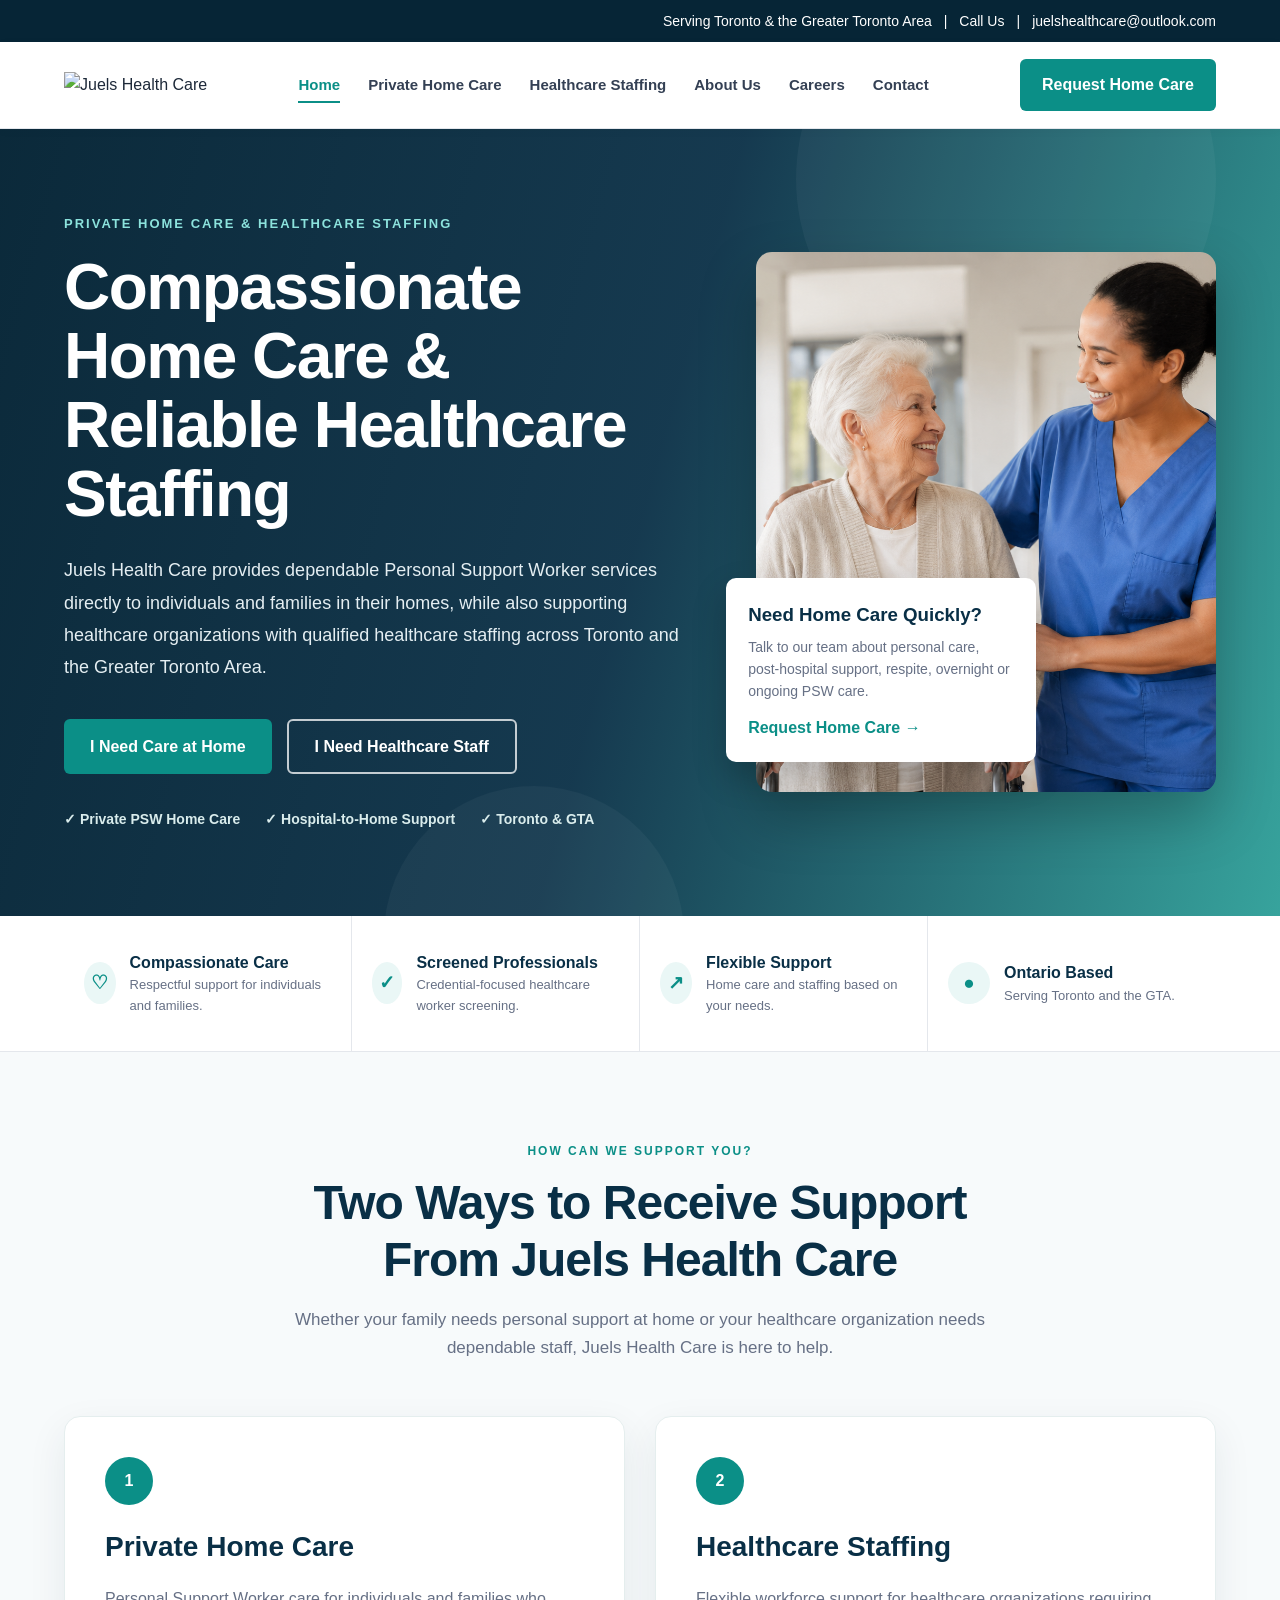
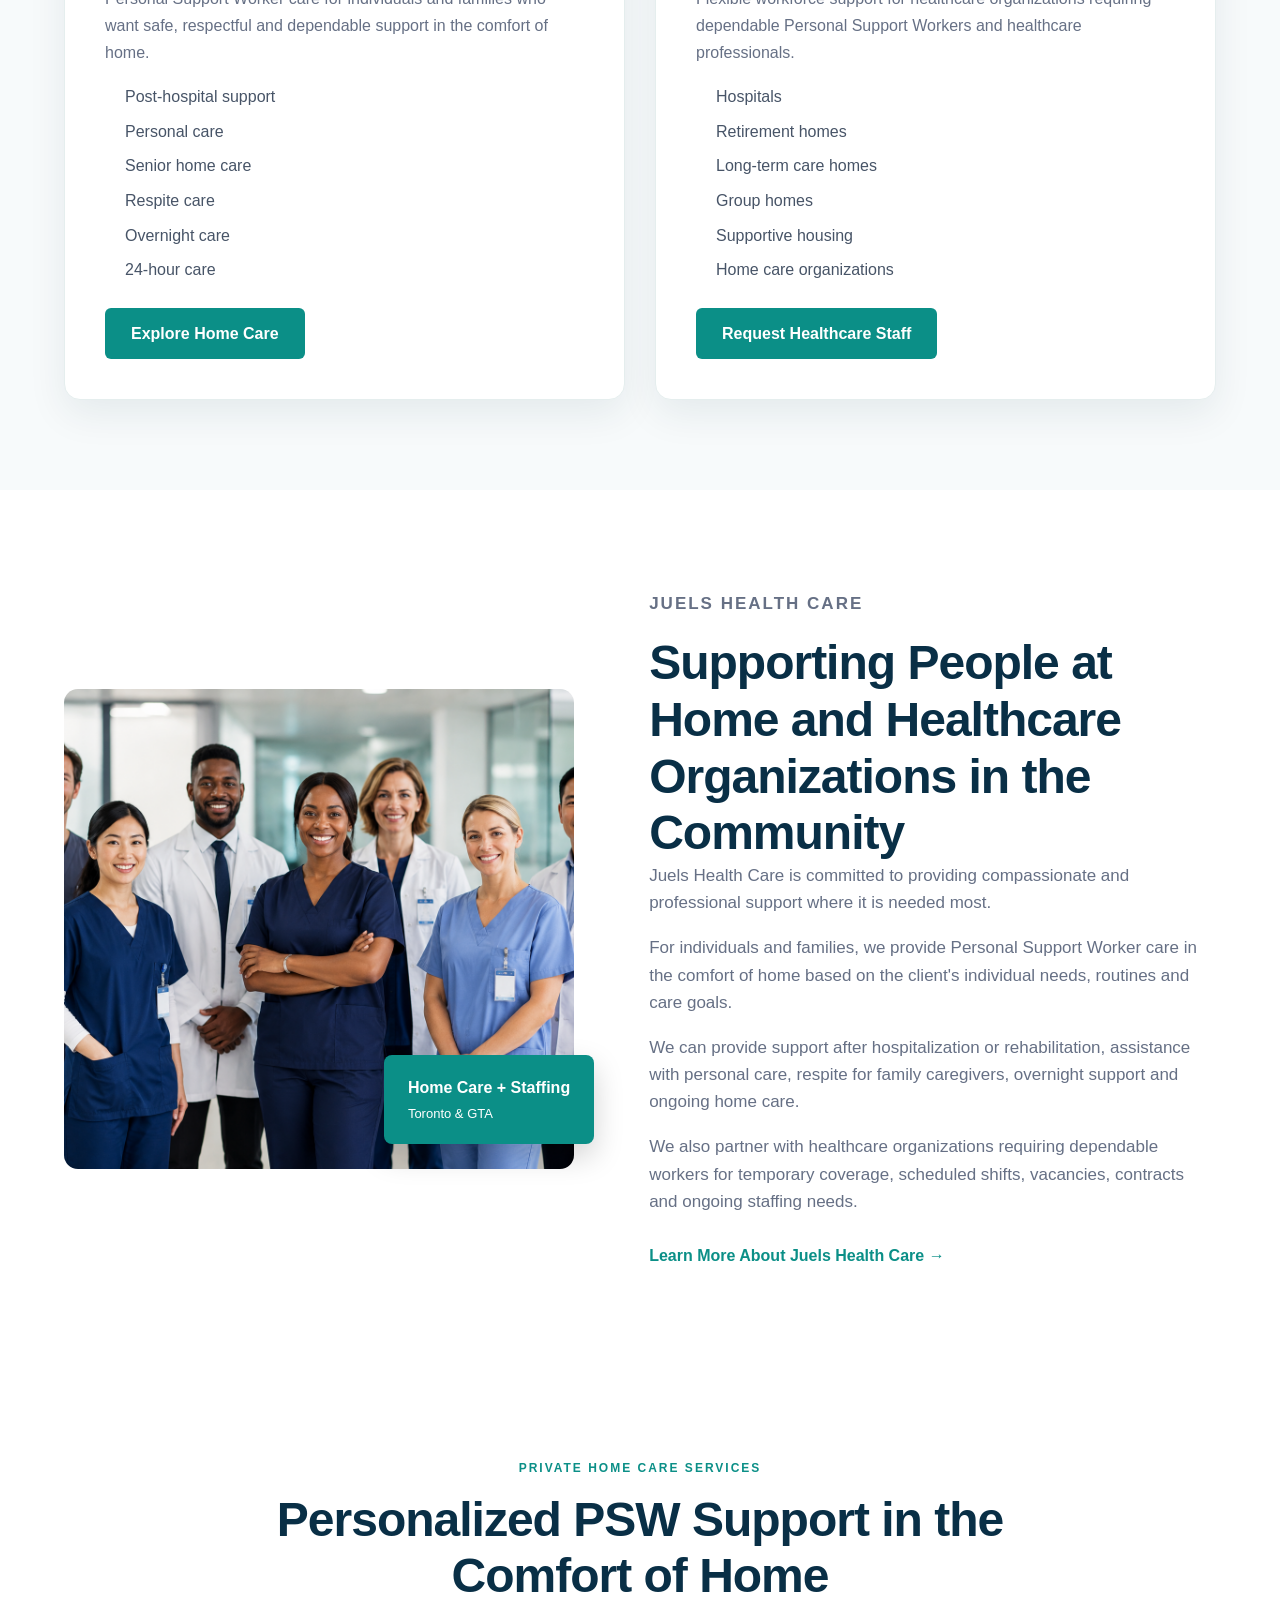
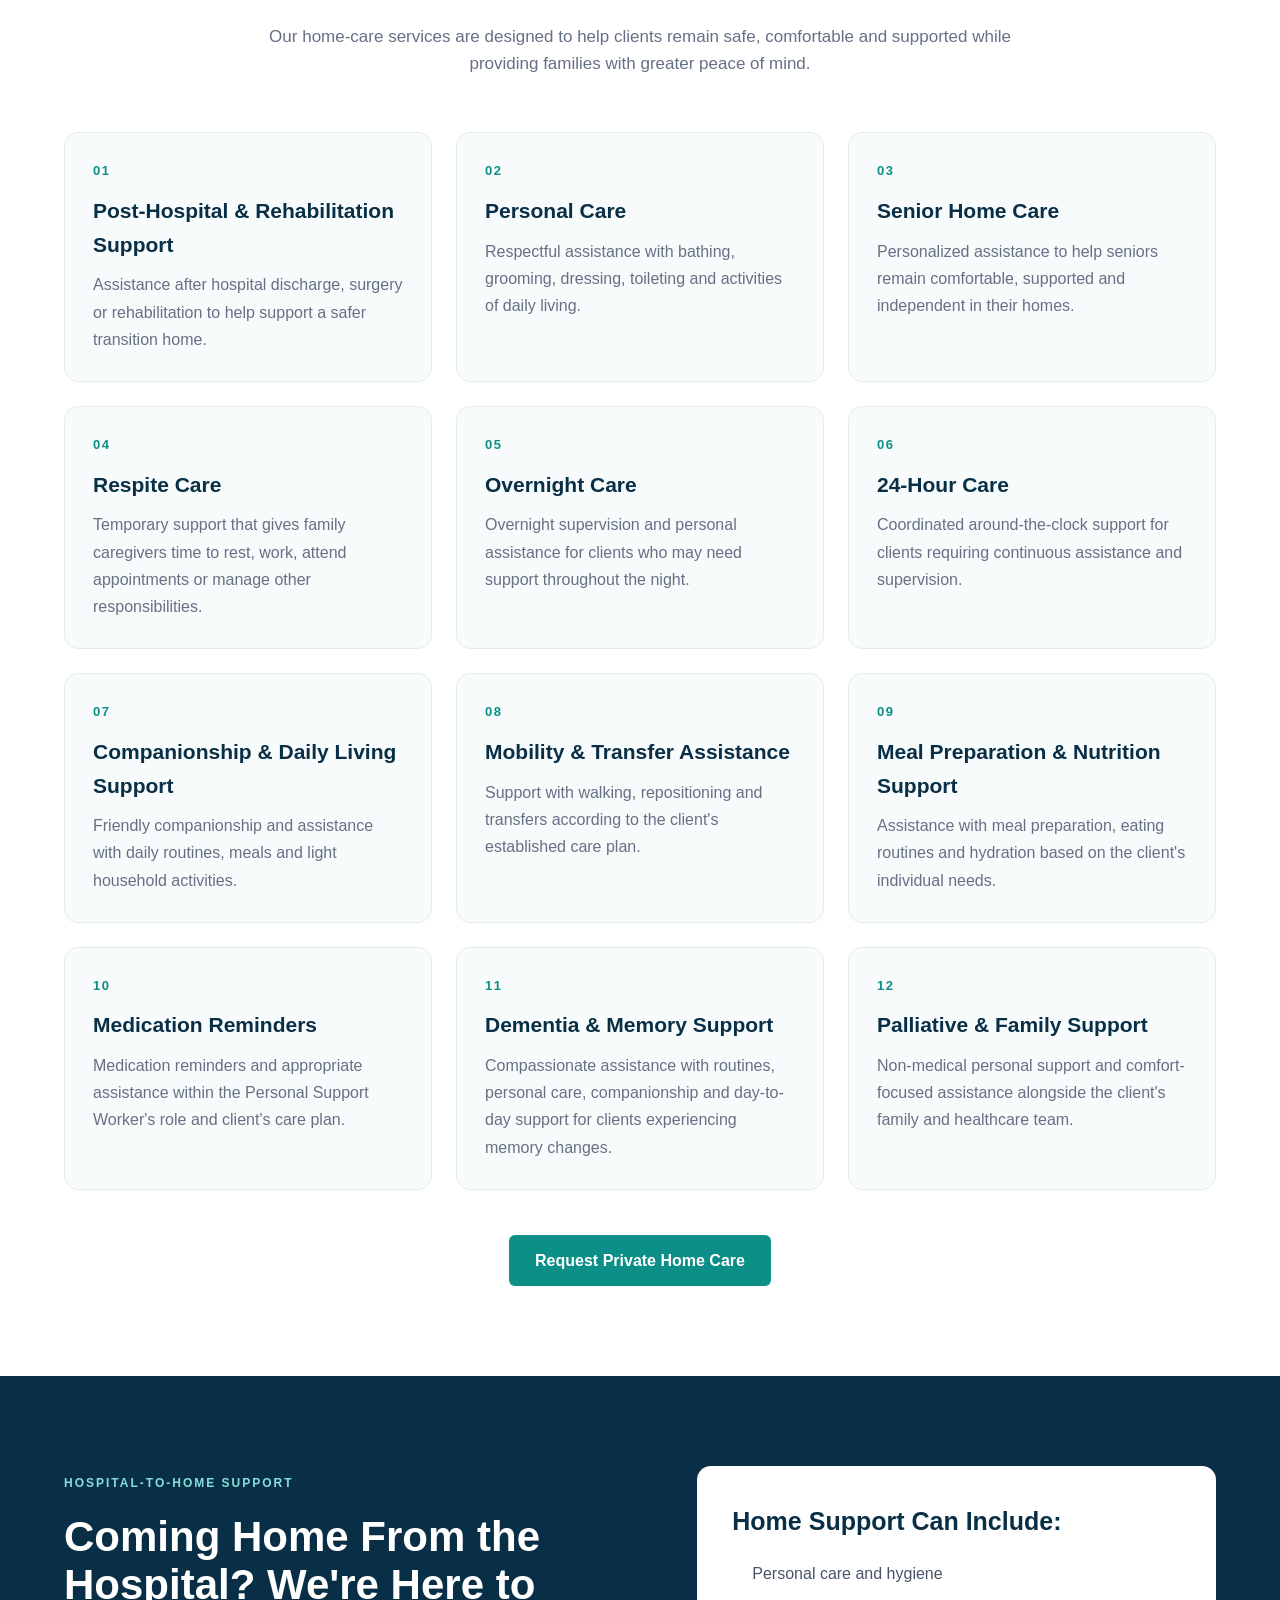
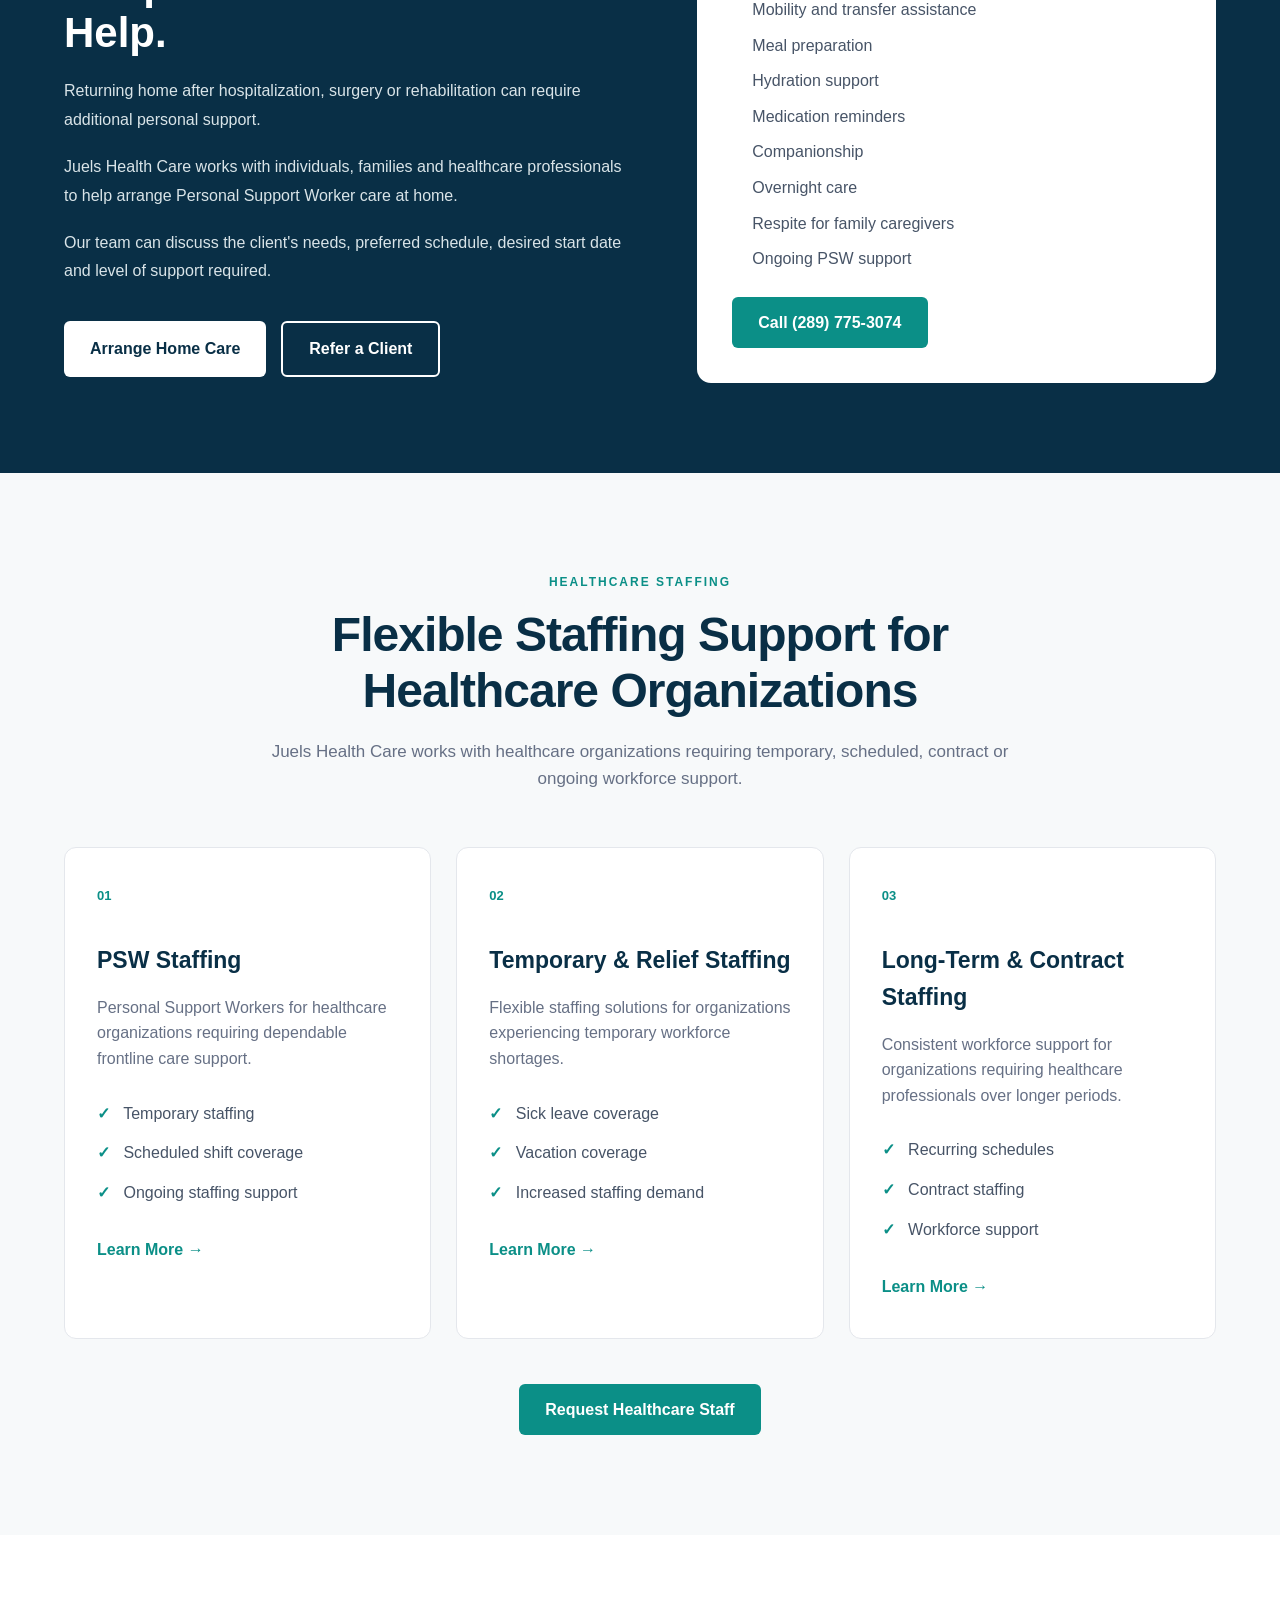
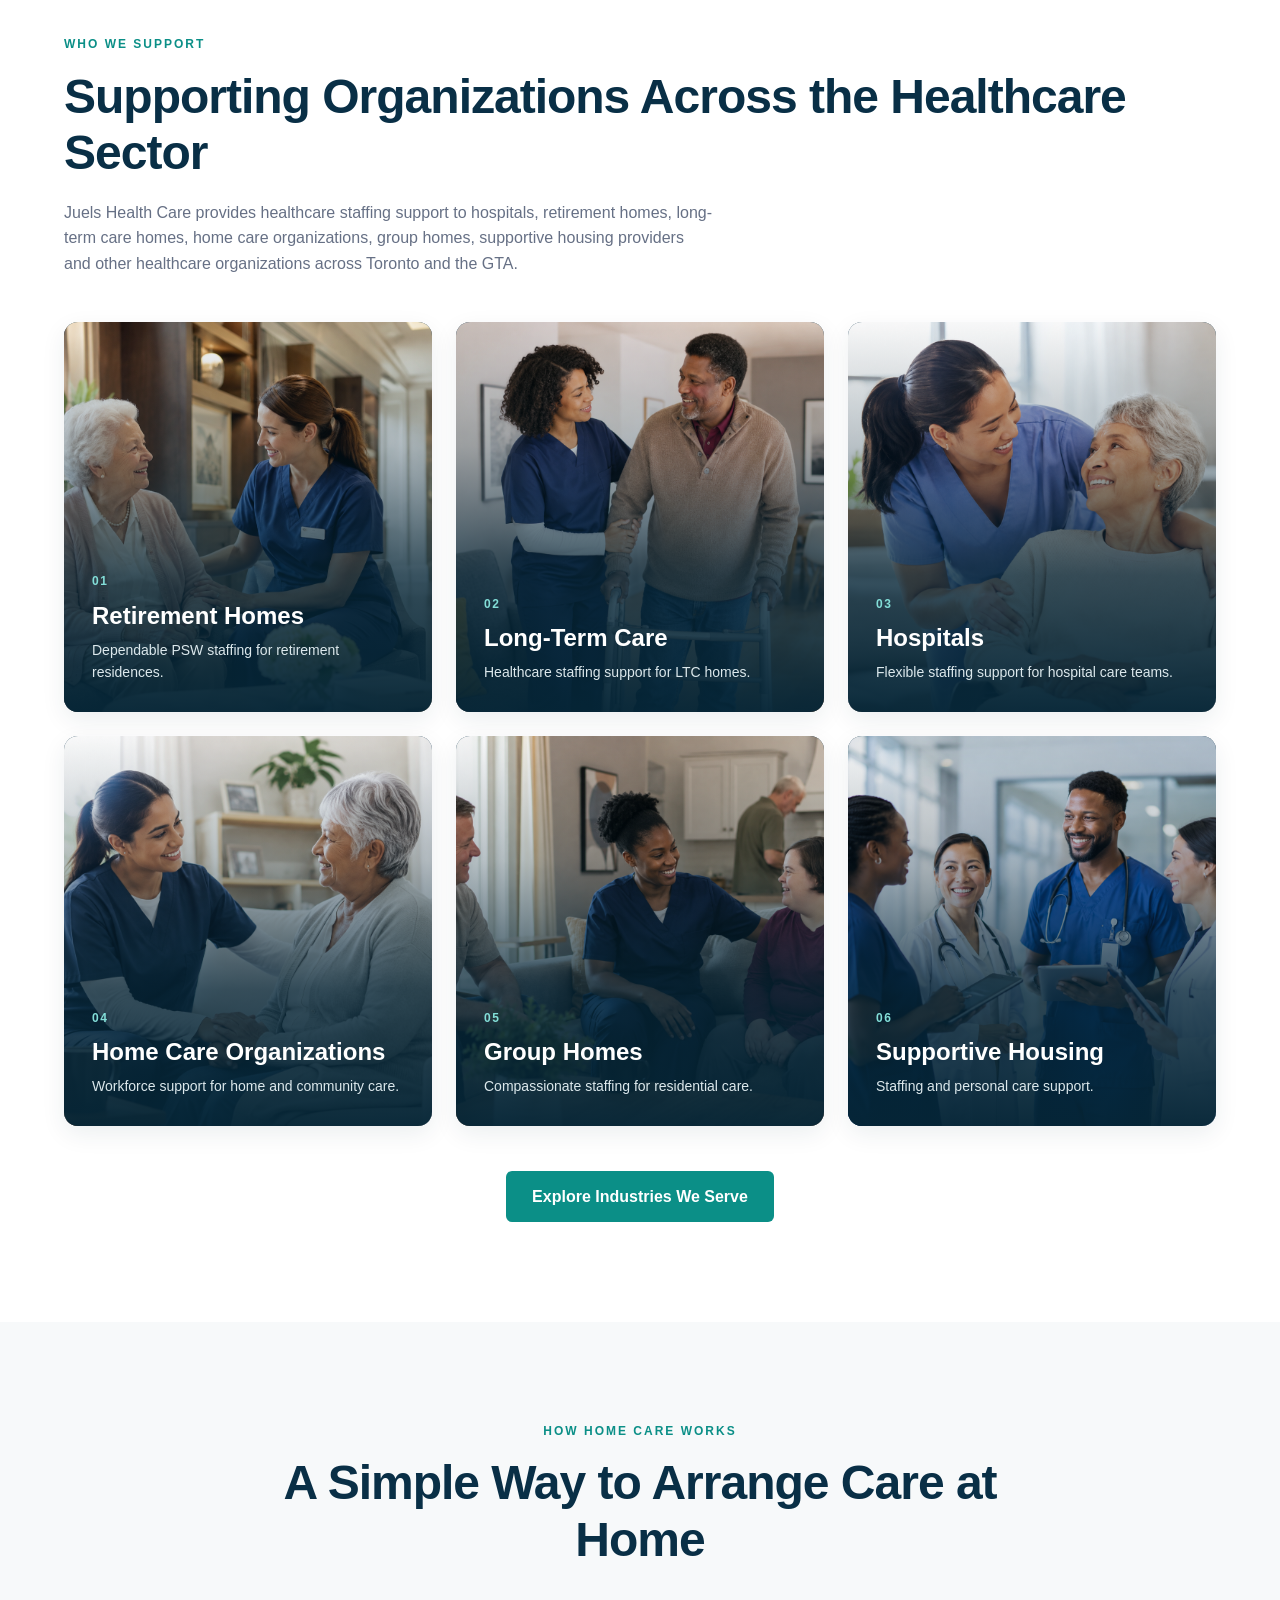
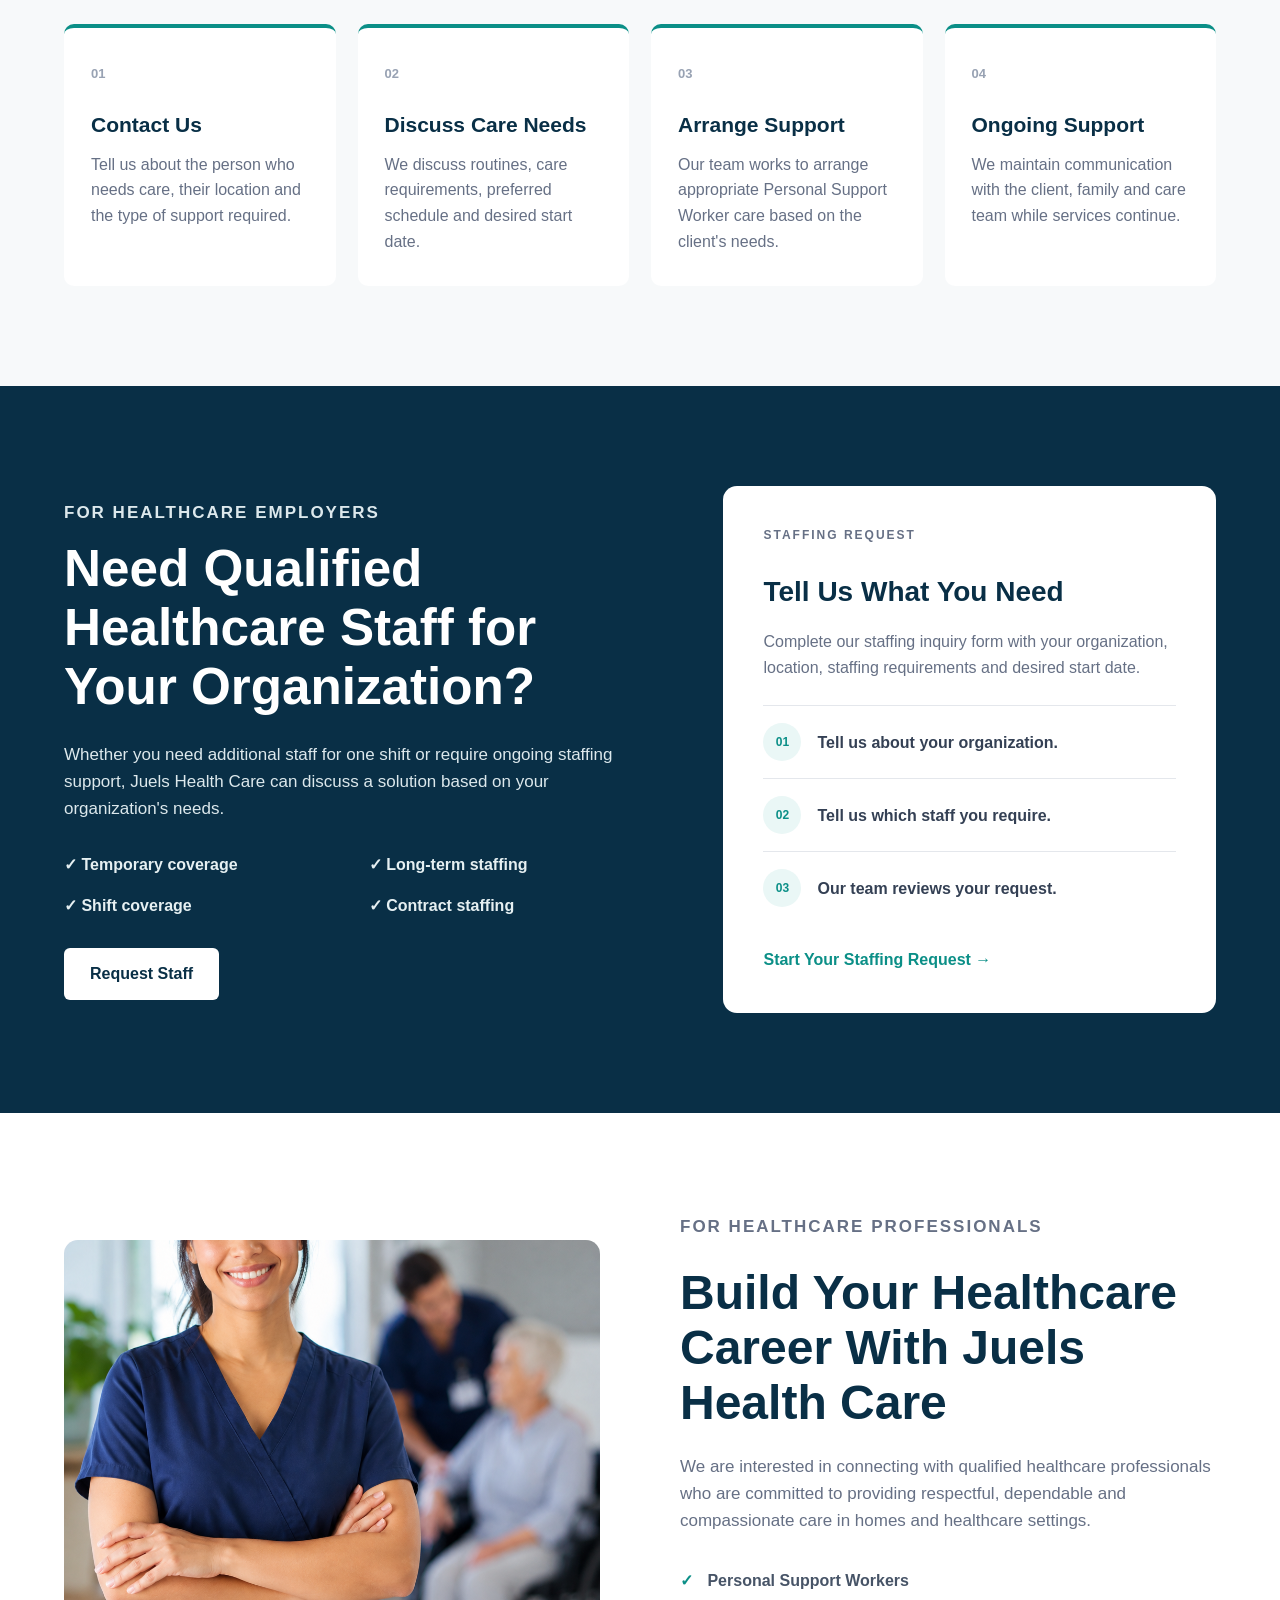
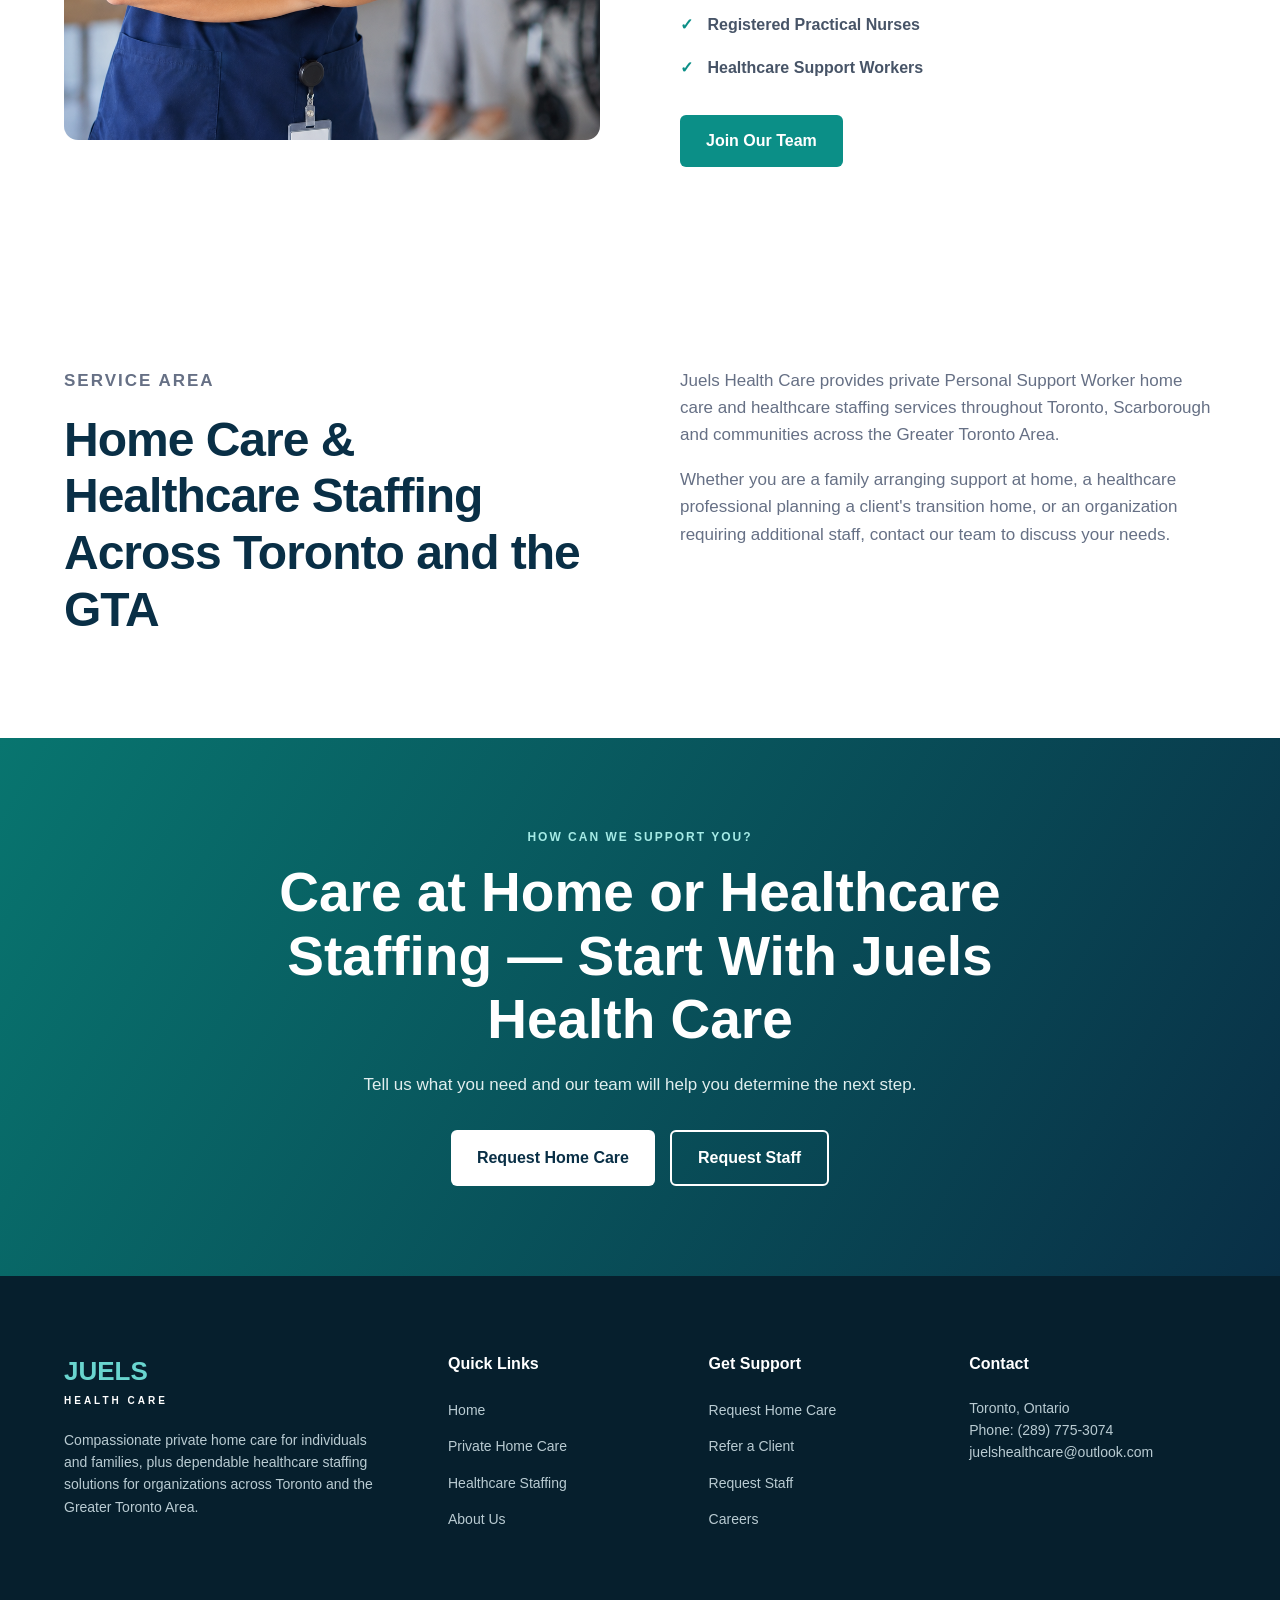
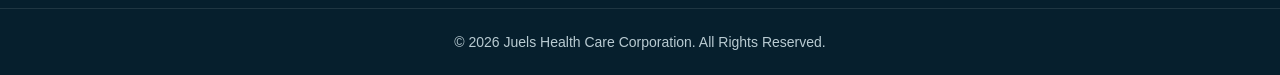
==== commit a7824886: "Add files via upload Update Juels website with home care services and new branding" ====
--- a/index.html
+++ b/index.html
@@ -2,52 +2,55 @@
 <html lang="en">
 
 <head>
-
     <meta charset="UTF-8">
 
-    <meta name="viewport"
-          content="width=device-width, initial-scale=1.0">
-
+    <meta
+        name="viewport"
+        content="width=device-width, initial-scale=1.0"
+    >
 
     <!-- =====================================================
          SEO
     ====================================================== -->
 
     <title>
-        PSW Staffing Agency Toronto & GTA | Juels Health Care
+        Private Home Care & Healthcare Staffing Toronto | Juels Health Care
     </title>
 
     <meta
         name="description"
-        content="Juels Health Care provides reliable PSW staffing and healthcare staffing solutions for retirement homes, long-term care homes, group homes, home care organizations and healthcare providers across Toronto and the GTA."
+        content="Juels Health Care provides private PSW home care for individuals and families, including post-hospital support, personal care, respite, overnight and 24-hour care, plus healthcare staffing for organizations across Toronto and the GTA."
     >
 
-    <meta name="robots" content="index, follow">
-
-
-    <!-- CHANGE THIS WHEN YOUR REAL DOMAIN IS READY -->
+    <meta
+        name="robots"
+        content="index, follow"
+    >
 
     <link
         rel="canonical"
-        href="https://www.yourdomain.com/"
+        href="https://juelshealthcareagency.ca/"
     >
 
 
     <!-- =====================================================
-         SOCIAL MEDIA PREVIEW
+         SOCIAL MEDIA
     ====================================================== -->
 
     <meta
         property="og:title"
-        content="Juels Health Care | PSW Staffing Toronto & GTA"
+        content="Juels Health Care | Private Home Care & Healthcare Staffing"
     >
 
     <meta
         property="og:description"
-        content="Reliable PSW and healthcare staffing solutions for organizations across Toronto and the GTA."
+        content="Compassionate private PSW home care for individuals and families plus dependable healthcare staffing across Toronto and the GTA."
     >
 
-    <meta property="og:type" content="website">
+    <meta
+        property="og:type"
+        content="website"
+    >
 
     <meta
         property="og:image"
@@ -56,7 +59,7 @@
 
 
     <!-- =====================================================
-         CSS
+         MAIN CSS
     ====================================================== -->
 
     <link
@@ -66,13 +69,14 @@
 
 
     <!-- =====================================================
-         EXTRA IMAGE STYLING
-         You can later move this into style.css
+         ADDITIONAL HOMEPAGE CSS
     ====================================================== -->
 
     <style>
 
-        /* HERO IMAGE */
+        /* ==========================================
+           HERO IMAGE
+        ========================================== */
 
         .hero-photo-wrapper {
             position: relative;
@@ -92,10 +96,11 @@
 
         .hero-photo-card {
             position: absolute;
+
             left: -30px;
             bottom: 30px;
 
-            width: 290px;
+            width: 310px;
 
             background: white;
 
@@ -122,16 +127,22 @@
         .hero-photo-card a {
             color: #0b8f87;
             font-weight: bold;
-        }
-
-
-
-        /* ABOUT HOME IMAGE */
+            text-decoration: none;
+        }
+
+
+        /* ==========================================
+           ABOUT SECTION
+        ========================================== */
 
         .home-about-grid {
             display: grid;
-            grid-template-columns: 0.9fr 1fr;
+
+            grid-template-columns:
+                0.9fr 1fr;
+
             gap: 75px;
+
             align-items: center;
         }
 
@@ -142,13 +153,17 @@
         .home-about-photo img {
             width: 100%;
             height: 480px;
+
             object-fit: cover;
+
             border-radius: 14px;
+
             display: block;
         }
 
         .photo-badge {
             position: absolute;
+
             right: -20px;
             bottom: 25px;
 
@@ -161,7 +176,7 @@
 
             box-shadow:
                 0 12px 30px
-                rgba(0,0,0,0.18);
+                rgba(0, 0, 0, 0.18);
         }
 
         .photo-badge strong,
@@ -175,91 +190,246 @@
         }
 
 
-
-        /* INDUSTRY PHOTO CARDS */
-
-        .industry-photo-grid {
+        /* ==========================================
+           TWO PATHWAYS
+        ========================================== */
+
+        .pathways-section {
+            padding: 90px 0;
+
+            background: #f7fafb;
+        }
+
+        .pathways-grid {
             display: grid;
-            grid-template-columns: repeat(2, 1fr);
-            gap: 25px;
+
+            grid-template-columns:
+                repeat(2, 1fr);
+
+            gap: 30px;
+
             margin-top: 45px;
         }
 
-        .industry-photo-card {
-            position: relative;
-            height: 390px;
-            overflow: hidden;
+        .pathway-card {
+            background: white;
+
+            padding: 40px;
+
+            border-radius: 16px;
+
+            border:
+                1px solid #e5eeee;
+
+            box-shadow:
+                0 14px 38px
+                rgba(9, 47, 70, 0.08);
+        }
+
+        .pathway-number {
+            width: 48px;
+            height: 48px;
+
+            display: flex;
+
+            align-items: center;
+            justify-content: center;
+
+            border-radius: 50%;
+
+            background: #0b8f87;
+            color: white;
+
+            font-weight: bold;
+
+            margin-bottom: 20px;
+        }
+
+        .pathway-card h3 {
+            color: #092f46;
+
+            font-size: 28px;
+
+            margin-bottom: 15px;
+        }
+
+        .pathway-card p {
+            color: #667085;
+
+            line-height: 1.7;
+
+            margin-bottom: 18px;
+        }
+
+        .pathway-card ul {
+            color: #475467;
+
+            padding-left: 20px;
+
+            margin-bottom: 25px;
+        }
+
+        .pathway-card li {
+            margin-bottom: 9px;
+        }
+
+
+        /* ==========================================
+           PRIVATE HOME CARE SERVICES
+        ========================================== */
+
+        .home-care-section {
+            padding: 90px 0;
+
+            background: white;
+        }
+
+        .home-care-grid {
+            display: grid;
+
+            grid-template-columns:
+                repeat(3, 1fr);
+
+            gap: 24px;
+
+            margin-top: 45px;
+        }
+
+        .home-care-card {
+            background: #f8fbfb;
+
+            border:
+                1px solid #e2eeee;
+
             border-radius: 14px;
-        }
-
-        .industry-photo-card img {
-            width: 100%;
-            height: 100%;
-            object-fit: cover;
+
+            padding: 28px;
 
             transition:
-                transform 0.4s ease;
-        }
-
-        .industry-photo-card:hover img {
-            transform: scale(1.05);
-        }
-
-        .industry-photo-card::after {
-            content: "";
-
-            position: absolute;
-            inset: 0;
-
-            background:
-                linear-gradient(
-                    to top,
-                    rgba(5, 37, 54, 0.95),
-                    rgba(5, 37, 54, 0.05)
-                );
-        }
-
-        .industry-photo-content {
-            position: absolute;
-
-            left: 0;
-            bottom: 0;
-
-            z-index: 2;
+                transform 0.25s ease,
+                box-shadow 0.25s ease;
+        }
+
+        .home-care-card:hover {
+            transform:
+                translateY(-5px);
+
+            box-shadow:
+                0 16px 34px
+                rgba(9, 47, 70, 0.10);
+        }
+
+        .home-care-card .service-number {
+            color: #0b8f87;
+
+            font-size: 13px;
+
+            font-weight: bold;
+
+            letter-spacing: 1.4px;
+
+            margin-bottom: 12px;
+        }
+
+        .home-care-card h3 {
+            color: #092f46;
+
+            font-size: 21px;
+
+            margin-bottom: 10px;
+        }
+
+        .home-care-card p {
+            color: #667085;
+
+            line-height: 1.7;
+        }
+
+
+        /* ==========================================
+           HOSPITAL TO HOME
+        ========================================== */
+
+        .hospital-home-section {
+            padding: 90px 0;
+
+            background: #092f46;
 
             color: white;
-
-            padding: 30px;
-        }
-
-        .industry-photo-content span {
+        }
+
+        .hospital-home-grid {
+            display: grid;
+
+            grid-template-columns:
+                1.05fr 0.95fr;
+
+            gap: 60px;
+
+            align-items: center;
+        }
+
+        .hospital-home-section
+        .section-label {
             color: #85ded9;
-
-            font-size: 12px;
-
-            font-weight: bold;
-
-            letter-spacing: 1.5px;
-        }
-
-        .industry-photo-content h3 {
+        }
+
+        .hospital-home-section h2 {
+            color: white;
+
+            font-size: 42px;
+
+            line-height: 1.15;
+
+            margin-bottom: 20px;
+        }
+
+        .hospital-home-section p {
+            color: #d9e4e8;
+
+            line-height: 1.8;
+
+            margin-bottom: 18px;
+        }
+
+        .hospital-support-box {
+            background: white;
+
+            color: #092f46;
+
+            padding: 35px;
+
+            border-radius: 14px;
+        }
+
+        .hospital-support-box h3 {
             font-size: 25px;
 
-            margin:
-                7px 0 5px;
-        }
-
-        .industry-photo-content p {
-            color: #e4eeee;
-        }
-
-
-
-        /* CAREER IMAGE */
+            margin-bottom: 20px;
+        }
+
+        .hospital-support-box ul {
+            padding-left: 20px;
+
+            margin-bottom: 25px;
+        }
+
+        .hospital-support-box li {
+            color: #475467;
+
+            margin-bottom: 10px;
+        }
+
+
+        /* ==========================================
+           CAREER IMAGE
+        ========================================== */
 
         .career-photo {
             width: 100%;
+
             height: 500px;
+
             object-fit: cover;
 
             border-radius: 14px;
@@ -268,18 +438,31 @@
         }
 
 
-
-        /* RESPONSIVE IMAGES */
+        /* ==========================================
+           RESPONSIVE
+        ========================================== */
+
+        @media (max-width: 950px) {
+
+            .home-care-grid {
+                grid-template-columns:
+                    repeat(2, 1fr);
+            }
+
+            .hospital-home-grid {
+                grid-template-columns: 1fr;
+            }
+
+        }
+
 
         @media (max-width: 850px) {
 
-            .home-about-grid {
+            .home-about-grid,
+            .pathways-grid {
                 grid-template-columns: 1fr;
+
                 gap: 45px;
-            }
-
-            .industry-photo-grid {
-                grid-template-columns: 1fr;
             }
 
             .hero-photo-card {
@@ -316,14 +499,18 @@
                 margin-top: 12px;
             }
 
+            .home-care-grid {
+                grid-template-columns: 1fr;
+            }
+
+            .hospital-home-section h2 {
+                font-size: 34px;
+            }
+
             .career-photo {
                 height: 400px;
             }
 
-            .industry-photo-card {
-                height: 340px;
-            }
-
         }
 
     </style>
@@ -334,29 +521,19 @@
     ====================================================== -->
 
     <script type="application/ld+json">
-
     {
         "@context": "https://schema.org",
-
         "@type": "Organization",
-
         "name": "Juels Health Care Corporation",
-
-        "description":
-        "Healthcare staffing and Personal Support Worker staffing services.",
-
-        "url":
-        "https://www.yourdomain.com/",
-
+        "description": "Private Personal Support Worker home care and healthcare staffing services across Toronto and the Greater Toronto Area.",
+        "url": "https://juelshealthcareagency.ca/",
         "areaServed": [
             "Toronto",
             "Scarborough",
             "Greater Toronto Area"
         ]
     }
-
     </script>
-
 
 </head>
 
@@ -380,7 +557,7 @@
 
             <span>|</span>
 
-            <a href="tel:+2897753074">
+            <a href="tel:+12897753074">
                 Call Us
             </a>
 
@@ -411,43 +588,33 @@
 
             <!-- LOGO -->
 
-            <a
-                href="index.html"
-                class="logo"
-                aria-label="Juels Health Care Home"
-            >
-
-                <div class="logo-text">
-
-                    <span class="logo-main">
-                        JUELS
-                    </span>
-
-                    <span class="logo-sub">
-                        HEALTH CARE
-                    </span>
-
-                </div>
-
-            </a>
-
-
-
-            <!-- MOBILE MENU -->
+         <a
+    href="index.html"
+    class="logo"
+    aria-label="Juels Health Care Home"
+>
+
+    <img
+        src="images/juels-logo.png"
+        alt="Juels Health Care"
+        class="website-logo"
+    >
+
+</a>
+
+
+            <!-- MOBILE BUTTON -->
 
             <button
                 class="menu-toggle"
                 id="menuToggle"
                 aria-label="Open navigation menu"
             >
-
                 ☰
-
             </button>
 
 
-
-            <!-- NAVIGATION -->
+            <!-- NAVIGATION LINKS -->
 
             <ul
                 class="nav-links"
@@ -468,6 +635,24 @@
 
                 <li>
 
+                    <a href="#home-care">
+                        Private Home Care
+                    </a>
+
+                </li>
+
+
+                <li>
+
+                    <a href="services.html">
+                        Healthcare Staffing
+                    </a>
+
+                </li>
+
+
+                <li>
+
                     <a href="about.html">
                         About Us
                     </a>
@@ -477,24 +662,6 @@
 
                 <li>
 
-                    <a href="services.html">
-                        Staffing Services
-                    </a>
-
-                </li>
-
-
-                <li>
-
-                    <a href="industries.html">
-                        Industries
-                    </a>
-
-                </li>
-
-
-                <li>
-
                     <a href="careers.html">
                         Careers
                     </a>
@@ -510,21 +677,18 @@
 
                 </li>
 
-
             </ul>
 
 
-
-            <!-- REQUEST STAFF BUTTON -->
+            <!-- MAIN NAV BUTTON -->
 
             <a
-                href="request-staff.html"
+                href="contact.html"
                 class="nav-cta"
             >
-                Request Staff
+                Request Home Care
             </a>
 
-
         </nav>
 
     </div>
@@ -537,7 +701,7 @@
 
 
 <!-- =========================================================
-     HERO SECTION
+     HERO
 ========================================================== -->
 
 <section class="hero">
@@ -549,33 +713,382 @@
 
         <div class="hero-content">
 
-
             <p class="eyebrow">
-                PROFESSIONAL HEALTHCARE STAFFING
+
+                PRIVATE HOME CARE
+                & HEALTHCARE STAFFING
+
             </p>
 
 
             <h1>
 
-                Reliable PSW Staffing
-                for Healthcare Organizations
+                Compassionate Home Care
+                & Reliable Healthcare Staffing
 
             </h1>
 
 
             <p class="hero-description">
 
-                Juels Health Care connects healthcare
-                organizations with dependable Personal Support
-                Workers and healthcare professionals for
-                temporary, ongoing and contract staffing needs
-                across Toronto and the Greater Toronto Area.
-
-            </p>
-
+                Juels Health Care provides dependable
+                Personal Support Worker services directly
+                to individuals and families in their homes,
+                while also supporting healthcare
+                organizations with qualified healthcare
+                staffing across Toronto and the Greater
+                Toronto Area.
+
+            </p>
 
 
             <div class="hero-buttons">
+
+                <a
+                    href="#home-care"
+                    class="btn btn-primary"
+                >
+                    I Need Care at Home
+                </a>
+
+
+                <a
+                    href="request-staff.html"
+                    class="btn btn-outline"
+                >
+                    I Need Healthcare Staff
+                </a>
+
+            </div>
+
+
+            <div class="hero-small-text">
+
+                <span>
+                    ✓ Private PSW Home Care
+                </span>
+
+                <span>
+                    ✓ Hospital-to-Home Support
+                </span>
+
+                <span>
+                    ✓ Toronto & GTA
+                </span>
+
+            </div>
+
+        </div>
+
+
+
+        <!-- RIGHT IMAGE -->
+
+        <div class="hero-photo-wrapper">
+
+            <img
+                src="images/hero-psw.jpg"
+                alt="Personal Support Worker assisting a senior at home"
+                class="hero-photo"
+            >
+
+
+            <div class="hero-photo-card">
+
+                <h3>
+                    Need Home Care Quickly?
+                </h3>
+
+                <p>
+
+                    Talk to our team about
+                    personal care, post-hospital
+                    support, respite, overnight
+                    or ongoing PSW care.
+
+                </p>
+
+                <a href="contact.html">
+
+                    Request Home Care →
+
+                </a>
+
+            </div>
+
+        </div>
+
+    </div>
+
+</section>
+
+
+
+<!-- =========================================================
+     TRUST BAR
+========================================================== -->
+
+<section class="trust-section">
+
+    <div class="container trust-grid">
+
+
+        <div class="trust-item">
+
+            <div class="trust-icon">
+                ♡
+            </div>
+
+            <div>
+
+                <h3>
+                    Compassionate Care
+                </h3>
+
+                <p>
+                    Respectful support for
+                    individuals and families.
+                </p>
+
+            </div>
+
+        </div>
+
+
+
+        <div class="trust-item">
+
+            <div class="trust-icon">
+                ✓
+            </div>
+
+            <div>
+
+                <h3>
+                    Screened Professionals
+                </h3>
+
+                <p>
+                    Credential-focused
+                    healthcare worker screening.
+                </p>
+
+            </div>
+
+        </div>
+
+
+
+        <div class="trust-item">
+
+            <div class="trust-icon">
+                ↗
+            </div>
+
+            <div>
+
+                <h3>
+                    Flexible Support
+                </h3>
+
+                <p>
+                    Home care and staffing
+                    based on your needs.
+                </p>
+
+            </div>
+
+        </div>
+
+
+
+        <div class="trust-item">
+
+            <div class="trust-icon">
+                ●
+            </div>
+
+            <div>
+
+                <h3>
+                    Ontario Based
+                </h3>
+
+                <p>
+                    Serving Toronto
+                    and the GTA.
+                </p>
+
+            </div>
+
+        </div>
+
+
+    </div>
+
+</section>
+
+
+
+<!-- =========================================================
+     TWO CLEAR PATHWAYS
+========================================================== -->
+
+<section class="pathways-section">
+
+    <div class="container">
+
+
+        <div class="section-header-centered">
+
+            <p class="section-label">
+
+                HOW CAN WE SUPPORT YOU?
+
+            </p>
+
+
+            <h2>
+
+                Two Ways to Receive Support
+                From Juels Health Care
+
+            </h2>
+
+
+            <p>
+
+                Whether your family needs personal
+                support at home or your healthcare
+                organization needs dependable staff,
+                Juels Health Care is here to help.
+
+            </p>
+
+        </div>
+
+
+
+        <div class="pathways-grid">
+
+
+            <!-- PRIVATE HOME CARE -->
+
+            <article class="pathway-card">
+
+                <div class="pathway-number">
+                    1
+                </div>
+
+
+                <h3>
+                    Private Home Care
+                </h3>
+
+
+                <p>
+
+                    Personal Support Worker care for
+                    individuals and families who want
+                    safe, respectful and dependable
+                    support in the comfort of home.
+
+                </p>
+
+
+                <ul>
+
+                    <li>
+                        Post-hospital support
+                    </li>
+
+                    <li>
+                        Personal care
+                    </li>
+
+                    <li>
+                        Senior home care
+                    </li>
+
+                    <li>
+                        Respite care
+                    </li>
+
+                    <li>
+                        Overnight care
+                    </li>
+
+                    <li>
+                        24-hour care
+                    </li>
+
+                </ul>
+
+
+                <a
+                    href="#home-care"
+                    class="btn btn-primary"
+                >
+
+                    Explore Home Care
+
+                </a>
+
+            </article>
+
+
+
+            <!-- STAFFING -->
+
+            <article class="pathway-card">
+
+                <div class="pathway-number">
+                    2
+                </div>
+
+
+                <h3>
+                    Healthcare Staffing
+                </h3>
+
+
+                <p>
+
+                    Flexible workforce support for
+                    healthcare organizations requiring
+                    dependable Personal Support Workers
+                    and healthcare professionals.
+
+                </p>
+
+
+                <ul>
+
+                    <li>
+                        Hospitals
+                    </li>
+
+                    <li>
+                        Retirement homes
+                    </li>
+
+                    <li>
+                        Long-term care homes
+                    </li>
+
+                    <li>
+                        Group homes
+                    </li>
+
+                    <li>
+                        Supportive housing
+                    </li>
+
+                    <li>
+                        Home care organizations
+                    </li>
+
+                </ul>
 
 
                 <a
@@ -583,78 +1096,14 @@
                     class="btn btn-primary"
                 >
 
-                    Request Staff
+                    Request Healthcare Staff
 
                 </a>
 
-
-                <a
-                    href="careers.html"
-                    class="btn btn-outline"
-                >
-
-                    Join Our Team
-
-                </a>
-
-
-            </div>
-
-
-
-            <div class="hero-small-text">
-
-                <span>
-                    ✓ Flexible Staffing
-                </span>
-
-                <span>
-                    ✓ Professional Support
-                </span>
-
-                <span>
-                    ✓ Toronto & GTA
-                </span>
-
-            </div>
-
-
-        </div>
-
-
-
-        <!-- RIGHT SIDE IMAGE -->
-
-        <div class="hero-photo-wrapper">
-
-
-            <img
-                src="images/hero-psw.jpg"
-                alt="Personal Support Worker assisting a senior in Toronto"
-                class="hero-photo"
-            >
-
-
-            <div class="hero-photo-card">
-
-                <h3>
-                    Need Healthcare Staff?
-                </h3>
-
-                <p>
-                    Tell us about your organization's
-                    staffing requirements.
-                </p>
-
-                <a href="request-staff.html">
-                    Request Staff →
-                </a>
-
-            </div>
-
-
-        </div>
-
+            </article>
+
+
+        </div>
 
     </div>
 
@@ -663,111 +1112,9 @@
 
 
 <!-- =========================================================
-     TRUST BAR
+     ABOUT JUELS
 ========================================================== -->
 
-<section class="trust-section">
-
-    <div class="container trust-grid">
-
-
-        <div class="trust-item">
-
-            <div class="trust-icon">
-                ✓
-            </div>
-
-            <div>
-
-                <h3>
-                    Screened Professionals
-                </h3>
-
-                <p>
-                    Credential-focused worker screening.
-                </p>
-
-            </div>
-
-        </div>
-
-
-
-        <div class="trust-item">
-
-            <div class="trust-icon">
-                ♡
-            </div>
-
-            <div>
-
-                <h3>
-                    Quality Care
-                </h3>
-
-                <p>
-                    Compassion and professionalism matter.
-                </p>
-
-            </div>
-
-        </div>
-
-
-
-        <div class="trust-item">
-
-            <div class="trust-icon">
-                ↗
-            </div>
-
-            <div>
-
-                <h3>
-                    Flexible Coverage
-                </h3>
-
-                <p>
-                    Support for changing staffing needs.
-                </p>
-
-            </div>
-
-        </div>
-
-
-
-        <div class="trust-item">
-
-            <div class="trust-icon">
-                ●
-            </div>
-
-            <div>
-
-                <h3>
-                    Ontario Based
-                </h3>
-
-                <p>
-                    Serving Toronto and the GTA.
-                </p>
-
-            </div>
-
-        </div>
-
-
-    </div>
-
-</section>
-
-
-
-<!-- =========================================================
-     ABOUT SECTION WITH IMAGE
-========================================================== -->
-
 <section class="intro-section">
 
     <div class="container home-about-grid">
@@ -776,11 +1123,10 @@
         <!-- IMAGE -->
 
         <div class="home-about-photo">
-
 
             <img
                 src="images/healthcare-team.jpg"
-                alt="Professional healthcare staffing team"
+                alt="Juels Health Care professional care team"
                 loading="lazy"
             >
 
@@ -788,7 +1134,7 @@
             <div class="photo-badge">
 
                 <strong>
-                    Healthcare Staffing
+                    Home Care + Staffing
                 </strong>
 
                 <span>
@@ -797,7 +1143,6 @@
 
             </div>
 
-
         </div>
 
 
@@ -808,44 +1153,61 @@
 
 
             <p class="section-label">
+
                 JUELS HEALTH CARE
+
             </p>
 
 
             <h2>
 
-                A Dependable Healthcare
-                Staffing Partner
+                Supporting People at Home
+                and Healthcare Organizations
+                in the Community
 
             </h2>
 
 
             <p>
 
-                Healthcare organizations need dependable
-                staff to maintain quality care and
-                continuity of service.
+                Juels Health Care is committed
+                to providing compassionate and
+                professional support where it
+                is needed most.
 
             </p>
 
 
             <p>
 
-                Juels Health Care provides flexible
-                healthcare staffing solutions designed to
-                help organizations manage vacancies,
-                employee absences, increased service demands
-                and ongoing staffing requirements.
+                For individuals and families,
+                we provide Personal Support Worker
+                care in the comfort of home based
+                on the client's individual needs,
+                routines and care goals.
 
             </p>
 
 
             <p>
 
-                Our focus is on connecting organizations
-                with healthcare professionals who understand
-                the importance of respectful, compassionate
-                and professional care.
+                We can provide support after
+                hospitalization or rehabilitation,
+                assistance with personal care,
+                respite for family caregivers,
+                overnight support and ongoing
+                home care.
+
+            </p>
+
+
+            <p>
+
+                We also partner with healthcare
+                organizations requiring dependable
+                workers for temporary coverage,
+                scheduled shifts, vacancies,
+                contracts and ongoing staffing needs.
 
             </p>
 
@@ -855,13 +1217,12 @@
                 class="text-link"
             >
 
-                Learn More About Juels Health Care →
+                Learn More About
+                Juels Health Care →
 
             </a>
 
-
-        </div>
-
+        </div>
 
     </div>
 
@@ -870,66 +1231,602 @@
 
 
 <!-- =========================================================
-     SERVICES
+     PRIVATE HOME CARE SERVICES
 ========================================================== -->
 
-<section class="services-section">
+<section
+    class="home-care-section"
+    id="home-care"
+>
 
     <div class="container">
 
 
         <div class="section-header-centered">
 
-
             <p class="section-label">
-                OUR STAFFING SOLUTIONS
+
+                PRIVATE HOME CARE SERVICES
+
             </p>
 
 
             <h2>
 
-                Healthcare Staffing Built
-                Around Your Needs
+                Personalized PSW Support
+                in the Comfort of Home
 
             </h2>
 
 
             <p>
 
-                From temporary coverage to ongoing staffing
-                support, Juels Health Care works with
-                healthcare organizations to understand their
-                workforce requirements.
-
-            </p>
-
-
-        </div>
-
-
-
-        <div class="services-grid">
-
-
-            <!-- PSW -->
-
-            <article class="service-card">
+                Our home-care services are designed
+                to help clients remain safe,
+                comfortable and supported while
+                providing families with greater
+                peace of mind.
+
+            </p>
+
+        </div>
+
+
+
+        <div class="home-care-grid">
+
+
+            <!-- 1 -->
+
+            <article class="home-care-card">
 
                 <div class="service-number">
                     01
                 </div>
 
                 <h3>
+                    Post-Hospital &
+                    Rehabilitation Support
+                </h3>
+
+                <p>
+
+                    Assistance after hospital
+                    discharge, surgery or
+                    rehabilitation to help support
+                    a safer transition home.
+
+                </p>
+
+            </article>
+
+
+
+            <!-- 2 -->
+
+            <article class="home-care-card">
+
+                <div class="service-number">
+                    02
+                </div>
+
+                <h3>
+                    Personal Care
+                </h3>
+
+                <p>
+
+                    Respectful assistance with
+                    bathing, grooming, dressing,
+                    toileting and activities
+                    of daily living.
+
+                </p>
+
+            </article>
+
+
+
+            <!-- 3 -->
+
+            <article class="home-care-card">
+
+                <div class="service-number">
+                    03
+                </div>
+
+                <h3>
+                    Senior Home Care
+                </h3>
+
+                <p>
+
+                    Personalized assistance to
+                    help seniors remain comfortable,
+                    supported and independent
+                    in their homes.
+
+                </p>
+
+            </article>
+
+
+
+            <!-- 4 -->
+
+            <article class="home-care-card">
+
+                <div class="service-number">
+                    04
+                </div>
+
+                <h3>
+                    Respite Care
+                </h3>
+
+                <p>
+
+                    Temporary support that gives
+                    family caregivers time to rest,
+                    work, attend appointments or
+                    manage other responsibilities.
+
+                </p>
+
+            </article>
+
+
+
+            <!-- 5 -->
+
+            <article class="home-care-card">
+
+                <div class="service-number">
+                    05
+                </div>
+
+                <h3>
+                    Overnight Care
+                </h3>
+
+                <p>
+
+                    Overnight supervision and
+                    personal assistance for clients
+                    who may need support throughout
+                    the night.
+
+                </p>
+
+            </article>
+
+
+
+            <!-- 6 -->
+
+            <article class="home-care-card">
+
+                <div class="service-number">
+                    06
+                </div>
+
+                <h3>
+                    24-Hour Care
+                </h3>
+
+                <p>
+
+                    Coordinated around-the-clock
+                    support for clients requiring
+                    continuous assistance
+                    and supervision.
+
+                </p>
+
+            </article>
+
+
+
+            <!-- 7 -->
+
+            <article class="home-care-card">
+
+                <div class="service-number">
+                    07
+                </div>
+
+                <h3>
+                    Companionship &
+                    Daily Living Support
+                </h3>
+
+                <p>
+
+                    Friendly companionship and
+                    assistance with daily routines,
+                    meals and light household
+                    activities.
+
+                </p>
+
+            </article>
+
+
+
+            <!-- 8 -->
+
+            <article class="home-care-card">
+
+                <div class="service-number">
+                    08
+                </div>
+
+                <h3>
+                    Mobility &
+                    Transfer Assistance
+                </h3>
+
+                <p>
+
+                    Support with walking,
+                    repositioning and transfers
+                    according to the client's
+                    established care plan.
+
+                </p>
+
+            </article>
+
+
+
+            <!-- 9 -->
+
+            <article class="home-care-card">
+
+                <div class="service-number">
+                    09
+                </div>
+
+                <h3>
+                    Meal Preparation &
+                    Nutrition Support
+                </h3>
+
+                <p>
+
+                    Assistance with meal preparation,
+                    eating routines and hydration
+                    based on the client's
+                    individual needs.
+
+                </p>
+
+            </article>
+
+
+
+            <!-- 10 -->
+
+            <article class="home-care-card">
+
+                <div class="service-number">
+                    10
+                </div>
+
+                <h3>
+                    Medication Reminders
+                </h3>
+
+                <p>
+
+                    Medication reminders and
+                    appropriate assistance within
+                    the Personal Support Worker's
+                    role and client's care plan.
+
+                </p>
+
+            </article>
+
+
+
+            <!-- 11 -->
+
+            <article class="home-care-card">
+
+                <div class="service-number">
+                    11
+                </div>
+
+                <h3>
+                    Dementia &
+                    Memory Support
+                </h3>
+
+                <p>
+
+                    Compassionate assistance with
+                    routines, personal care,
+                    companionship and day-to-day
+                    support for clients experiencing
+                    memory changes.
+
+                </p>
+
+            </article>
+
+
+
+            <!-- 12 -->
+
+            <article class="home-care-card">
+
+                <div class="service-number">
+                    12
+                </div>
+
+                <h3>
+                    Palliative &
+                    Family Support
+                </h3>
+
+                <p>
+
+                    Non-medical personal support
+                    and comfort-focused assistance
+                    alongside the client's family
+                    and healthcare team.
+
+                </p>
+
+            </article>
+
+
+        </div>
+
+
+
+        <div class="center-button">
+
+            <a
+                href="contact.html"
+                class="btn btn-primary"
+            >
+
+                Request Private Home Care
+
+            </a>
+
+        </div>
+
+    </div>
+
+</section>
+
+
+
+<!-- =========================================================
+     HOSPITAL TO HOME
+========================================================== -->
+
+<section class="hospital-home-section">
+
+    <div class="container hospital-home-grid">
+
+
+        <!-- LEFT -->
+
+        <div>
+
+            <p class="section-label">
+
+                HOSPITAL-TO-HOME SUPPORT
+
+            </p>
+
+
+            <h2>
+
+                Coming Home From the Hospital?
+                We're Here to Help.
+
+            </h2>
+
+
+            <p>
+
+                Returning home after hospitalization,
+                surgery or rehabilitation can require
+                additional personal support.
+
+            </p>
+
+
+            <p>
+
+                Juels Health Care works with
+                individuals, families and healthcare
+                professionals to help arrange
+                Personal Support Worker care
+                at home.
+
+            </p>
+
+
+            <p>
+
+                Our team can discuss the client's
+                needs, preferred schedule,
+                desired start date and level
+                of support required.
+
+            </p>
+
+
+            <div class="hero-buttons">
+
+                <a
+                    href="contact.html"
+                    class="btn btn-white"
+                >
+
+                    Arrange Home Care
+
+                </a>
+
+
+                <a
+                    href="contact.html"
+                    class="btn btn-transparent"
+                >
+
+                    Refer a Client
+
+                </a>
+
+            </div>
+
+        </div>
+
+
+
+        <!-- RIGHT -->
+
+        <div class="hospital-support-box">
+
+            <h3>
+
+                Home Support
+                Can Include:
+
+            </h3>
+
+
+            <ul>
+
+                <li>
+                    Personal care and hygiene
+                </li>
+
+                <li>
+                    Mobility and transfer assistance
+                </li>
+
+                <li>
+                    Meal preparation
+                </li>
+
+                <li>
+                    Hydration support
+                </li>
+
+                <li>
+                    Medication reminders
+                </li>
+
+                <li>
+                    Companionship
+                </li>
+
+                <li>
+                    Overnight care
+                </li>
+
+                <li>
+                    Respite for family caregivers
+                </li>
+
+                <li>
+                    Ongoing PSW support
+                </li>
+
+            </ul>
+
+
+            <a
+                href="tel:+12897753074"
+                class="btn btn-primary"
+            >
+
+                Call (289) 775-3074
+
+            </a>
+
+        </div>
+
+    </div>
+
+</section>
+
+
+
+<!-- =========================================================
+     HEALTHCARE STAFFING
+========================================================== -->
+
+<section class="services-section">
+
+    <div class="container">
+
+
+        <div class="section-header-centered">
+
+
+            <p class="section-label">
+
+                HEALTHCARE STAFFING
+
+            </p>
+
+
+            <h2>
+
+                Flexible Staffing Support
+                for Healthcare Organizations
+
+            </h2>
+
+
+            <p>
+
+                Juels Health Care works with
+                healthcare organizations requiring
+                temporary, scheduled, contract
+                or ongoing workforce support.
+
+            </p>
+
+
+        </div>
+
+
+
+        <div class="services-grid">
+
+
+            <!-- PSW -->
+
+            <article class="service-card">
+
+                <div class="service-number">
+                    01
+                </div>
+
+
+                <h3>
                     PSW Staffing
                 </h3>
 
+
                 <p>
 
-                    Personal Support Workers for organizations
-                    requiring dependable frontline care
-                    support.
+                    Personal Support Workers for
+                    healthcare organizations
+                    requiring dependable
+                    frontline care support.
 
                 </p>
+
 
                 <ul>
 
@@ -947,15 +1844,18 @@
 
                 </ul>
 
+
                 <a href="services.html">
+
                     Learn More →
+
                 </a>
 
             </article>
 
 
 
-            <!-- TEMPORARY -->
+            <!-- TEMP -->
 
             <article class="service-card">
 
@@ -963,17 +1863,23 @@
                     02
                 </div>
 
+
                 <h3>
-                    Temporary & Relief Staffing
+
+                    Temporary &
+                    Relief Staffing
+
                 </h3>
 
+
                 <p>
 
-                    Flexible staffing solutions for
-                    organizations experiencing temporary
-                    workforce shortages.
+                    Flexible staffing solutions
+                    for organizations experiencing
+                    temporary workforce shortages.
 
                 </p>
+
 
                 <ul>
 
@@ -991,8 +1897,11 @@
 
                 </ul>
 
+
                 <a href="services.html">
+
                     Learn More →
+
                 </a>
 
             </article>
@@ -1007,17 +1916,24 @@
                     03
                 </div>
 
+
                 <h3>
-                    Long-Term Staffing
+
+                    Long-Term &
+                    Contract Staffing
+
                 </h3>
 
+
                 <p>
 
-                    Consistent staffing support for
-                    organizations requiring healthcare
-                    professionals over longer periods.
+                    Consistent workforce support
+                    for organizations requiring
+                    healthcare professionals
+                    over longer periods.
 
                 </p>
+
 
                 <ul>
 
@@ -1035,8 +1951,11 @@
 
                 </ul>
 
+
                 <a href="services.html">
+
                     Learn More →
+
                 </a>
 
             </article>
@@ -1049,24 +1968,24 @@
         <div class="center-button">
 
             <a
-                href="services.html"
+                href="request-staff.html"
                 class="btn btn-primary"
             >
 
-                Explore All Staffing Services
+                Request Healthcare Staff
 
             </a>
 
         </div>
 
-
     </div>
 
 </section>
 
 
+
 <!-- =========================================================
-     INDUSTRIES WITH PHOTOS
+     WHO WE SUPPORT
 ========================================================== -->
 
 <section class="industries-section">
@@ -1076,38 +1995,44 @@
 
         <div class="section-heading">
 
+
             <p class="section-label">
+
                 WHO WE SUPPORT
+
             </p>
 
 
             <h2>
+
                 Supporting Organizations
                 Across the Healthcare Sector
+
             </h2>
 
 
             <p>
-                Juels Health Care provides healthcare staffing
-                support to hospitals, retirement homes,
-                long-term care homes, home care organizations,
-                group homes, supportive housing providers and
-                other healthcare organizations across Toronto
+
+                Juels Health Care provides
+                healthcare staffing support to
+                hospitals, retirement homes,
+                long-term care homes,
+                home care organizations,
+                group homes, supportive housing
+                providers and other healthcare
+                organizations across Toronto
                 and the GTA.
-            </p>
-
-        </div>
-
-
-
-        <!-- =====================================================
-             INDUSTRY PHOTO CARDS
-        ====================================================== -->
+
+            </p>
+
+        </div>
+
+
 
         <div class="all-industry-photo-grid">
 
 
-            <!-- RETIREMENT HOMES -->
+            <!-- RETIREMENT -->
 
             <a
                 href="industries.html"
@@ -1116,7 +2041,7 @@
 
                 <img
                     src="images/retirement-home.jpg"
-                    alt="Personal Support Worker supporting a senior in a retirement home"
+                    alt="PSW supporting a senior in a retirement home"
                     loading="lazy"
                 >
 
@@ -1131,7 +2056,7 @@
                     </h3>
 
                     <p>
-                        Dependable PSW staffing support
+                        Dependable PSW staffing
                         for retirement residences.
                     </p>
 
@@ -1141,7 +2066,7 @@
 
 
 
-            <!-- LONG-TERM CARE -->
+            <!-- LTC -->
 
             <a
                 href="industries.html"
@@ -1150,7 +2075,7 @@
 
                 <img
                     src="images/long-term-care.jpg"
-                    alt="Healthcare worker providing support in a long-term care home"
+                    alt="Healthcare worker in a long-term care home"
                     loading="lazy"
                 >
 
@@ -1165,8 +2090,8 @@
                     </h3>
 
                     <p>
-                        Healthcare staffing support for
-                        long-term care environments.
+                        Healthcare staffing
+                        support for LTC homes.
                     </p>
 
                 </div>
@@ -1175,7 +2100,7 @@
 
 
 
-            <!-- HOSPITALS -->
+            <!-- HOSPITAL -->
 
             <a
                 href="industries.html"
@@ -1184,7 +2109,7 @@
 
                 <img
                     src="images/hospital-staffing.jpg"
-                    alt="Healthcare professionals working together in a hospital"
+                    alt="Healthcare professionals in a hospital"
                     loading="lazy"
                 >
 
@@ -1199,8 +2124,8 @@
                     </h3>
 
                     <p>
-                        Flexible PSW, RPN and healthcare
-                        staffing support for hospitals.
+                        Flexible staffing support
+                        for hospital care teams.
                     </p>
 
                 </div>
@@ -1218,7 +2143,7 @@
 
                 <img
                     src="images/home-care.jpg"
-                    alt="Personal Support Worker providing home care support"
+                    alt="Personal Support Worker providing home care"
                     loading="lazy"
                 >
 
@@ -1233,8 +2158,8 @@
                     </h3>
 
                     <p>
-                        Flexible workforce support for
-                        home and community care providers.
+                        Workforce support for
+                        home and community care.
                     </p>
 
                 </div>
@@ -1252,7 +2177,7 @@
 
                 <img
                     src="images/group-home.jpg"
-                    alt="Healthcare professional supporting residents in a group home"
+                    alt="Healthcare professional in a group home"
                     loading="lazy"
                 >
 
@@ -1267,8 +2192,8 @@
                     </h3>
 
                     <p>
-                        Compassionate staffing support
-                        for residential care environments.
+                        Compassionate staffing
+                        for residential care.
                     </p>
 
                 </div>
@@ -1286,7 +2211,7 @@
 
                 <img
                     src="images/supportive-housing.jpg"
-                    alt="Personal Support Worker assisting a client in supportive housing"
+                    alt="PSW supporting a client in supportive housing"
                     loading="lazy"
                 >
 
@@ -1301,8 +2226,8 @@
                     </h3>
 
                     <p>
-                        Staffing and personal care support
-                        for supportive living environments.
+                        Staffing and personal
+                        care support.
                     </p>
 
                 </div>
@@ -1310,45 +2235,9 @@
             </a>
 
 
-
-            <!-- HEALTHCARE ORGANIZATIONS -->
-
-            <a
-                href="industries.html"
-                class="industry-photo-card-new"
-            >
-
-                <img
-                    src="images/home-care.jpg"
-                    alt="Healthcare professionals working together in a healthcare facility"
-                    loading="lazy"
-                >
-
-                <div class="industry-photo-overlay">
-
-                    <span>
-                        07
-                    </span>
-
-                    <h3>
-                        Healthcare Organizations
-                    </h3>
-
-                    <p>
-                        Professional workforce support
-                        for healthcare and community organizations.
-                    </p>
-
-                </div>
-
-            </a>
-
-
-        </div>
-
-
-
-        <!-- EXPLORE BUTTON -->
+        </div>
+
+
 
         <div class="center-button">
 
@@ -1356,12 +2245,13 @@
                 href="industries.html"
                 class="btn btn-primary"
             >
+
                 Explore Industries We Serve
+
             </a>
 
         </div>
 
-
     </div>
 
 </section>
@@ -1369,9 +2259,148 @@
 
 
 <!-- =========================================================
-     EMPLOYERS
+     HOW HOME CARE WORKS
 ========================================================== -->
 
+<section class="process-section">
+
+    <div class="container">
+
+
+        <div class="section-header-centered">
+
+            <p class="section-label">
+
+                HOW HOME CARE WORKS
+
+            </p>
+
+
+            <h2>
+
+                A Simple Way to
+                Arrange Care at Home
+
+            </h2>
+
+        </div>
+
+
+
+        <div class="process-grid">
+
+
+            <div class="process-card">
+
+                <span class="process-number">
+                    01
+                </span>
+
+
+                <h3>
+                    Contact Us
+                </h3>
+
+
+                <p>
+
+                    Tell us about the person
+                    who needs care, their
+                    location and the type
+                    of support required.
+
+                </p>
+
+            </div>
+
+
+
+            <div class="process-card">
+
+                <span class="process-number">
+                    02
+                </span>
+
+
+                <h3>
+                    Discuss Care Needs
+                </h3>
+
+
+                <p>
+
+                    We discuss routines,
+                    care requirements,
+                    preferred schedule and
+                    desired start date.
+
+                </p>
+
+            </div>
+
+
+
+            <div class="process-card">
+
+                <span class="process-number">
+                    03
+                </span>
+
+
+                <h3>
+                    Arrange Support
+                </h3>
+
+
+                <p>
+
+                    Our team works to arrange
+                    appropriate Personal Support
+                    Worker care based on
+                    the client's needs.
+
+                </p>
+
+            </div>
+
+
+
+            <div class="process-card">
+
+                <span class="process-number">
+                    04
+                </span>
+
+
+                <h3>
+                    Ongoing Support
+                </h3>
+
+
+                <p>
+
+                    We maintain communication
+                    with the client, family
+                    and care team while
+                    services continue.
+
+                </p>
+
+            </div>
+
+
+        </div>
+
+    </div>
+
+</section>
+
+
+
+<!-- =========================================================
+     HEALTHCARE EMPLOYERS
+========================================================== -->
+
 <section class="employer-section">
 
     <div class="container employer-grid">
@@ -1381,13 +2410,15 @@
 
 
             <p class="section-label light-label">
+
                 FOR HEALTHCARE EMPLOYERS
+
             </p>
 
 
             <h2>
 
-                Need Qualified PSWs
+                Need Qualified Healthcare Staff
                 for Your Organization?
 
             </h2>
@@ -1395,10 +2426,12 @@
 
             <p>
 
-                Whether you need additional staff for one
-                shift or require ongoing staffing support,
-                Juels Health Care can discuss a solution
-                based on your organization's needs.
+                Whether you need additional
+                staff for one shift or require
+                ongoing staffing support,
+                Juels Health Care can discuss
+                a solution based on your
+                organization's needs.
 
             </p>
 
@@ -1435,7 +2468,6 @@
 
             </a>
 
-
         </div>
 
 
@@ -1444,22 +2476,28 @@
 
 
             <p class="small-heading">
+
                 STAFFING REQUEST
+
             </p>
 
 
             <h3>
+
                 Tell Us What You Need
+
             </h3>
 
 
             <p>
 
-                Complete our staffing inquiry form with
-                your organization, location, staffing
-                requirements and desired start date.
-
-            </p>
+                Complete our staffing inquiry
+                form with your organization,
+                location, staffing requirements
+                and desired start date.
+
+            </p>
+
 
 
             <div class="request-step">
@@ -1469,10 +2507,12 @@
                 </span>
 
                 <p>
-                    Tell us about your organization.
+                    Tell us about
+                    your organization.
                 </p>
 
             </div>
+
 
 
             <div class="request-step">
@@ -1482,10 +2522,12 @@
                 </span>
 
                 <p>
-                    Tell us which staff you require.
+                    Tell us which
+                    staff you require.
                 </p>
 
             </div>
+
 
 
             <div class="request-step">
@@ -1495,10 +2537,12 @@
                 </span>
 
                 <p>
-                    Our team reviews your request.
+                    Our team reviews
+                    your request.
                 </p>
 
             </div>
+
 
 
             <a
@@ -1513,7 +2557,6 @@
 
         </div>
 
-
     </div>
 
 </section>
@@ -1521,7 +2564,7 @@
 
 
 <!-- =========================================================
-     CAREERS WITH IMAGE
+     CAREERS
 ========================================================== -->
 
 <section class="career-section">
@@ -1529,30 +2572,30 @@
     <div class="container career-grid">
 
 
-        <!-- CAREER IMAGE -->
+        <!-- IMAGE -->
 
         <div class="career-image">
-
 
             <img
                 src="images/career-psw.jpg"
-                alt="Professional Personal Support Worker healthcare career"
+                alt="Professional Personal Support Worker"
                 class="career-photo"
                 loading="lazy"
             >
 
-
-        </div>
-
-
-
-        <!-- CAREER TEXT -->
+        </div>
+
+
+
+        <!-- CONTENT -->
 
         <div class="career-content">
 
 
             <p class="section-label">
+
                 FOR HEALTHCARE PROFESSIONALS
+
             </p>
 
 
@@ -1566,10 +2609,13 @@
 
             <p>
 
-                We are interested in connecting with
-                qualified healthcare professionals who
-                are committed to providing respectful,
-                dependable and compassionate care.
+                We are interested in connecting
+                with qualified healthcare
+                professionals who are committed
+                to providing respectful,
+                dependable and compassionate
+                care in homes and healthcare
+                settings.
 
             </p>
 
@@ -1605,7 +2651,6 @@
 
         </div>
 
-
     </div>
 
 </section>
@@ -1613,172 +2658,64 @@
 
 
 <!-- =========================================================
-     HOW IT WORKS
+     SERVICE AREA
 ========================================================== -->
 
-<section class="process-section">
-
-    <div class="container">
-
-
-        <div class="section-header-centered">
+<section class="location-section">
+
+    <div class="container location-grid">
+
+
+        <div>
 
             <p class="section-label">
-                HOW IT WORKS
-            </p>
+
+                SERVICE AREA
+
+            </p>
+
 
             <h2>
-                A Simple Staffing Process
+
+                Home Care &
+                Healthcare Staffing
+                Across Toronto and the GTA
+
             </h2>
 
         </div>
 
 
 
-        <div class="process-grid">
-
-
-            <div class="process-card">
-
-                <span class="process-number">
-                    01
-                </span>
-
-                <h3>
-                    Submit
-                </h3>
-
-                <p>
-
-                    Send us your organization's
-                    staffing requirements.
-
-                </p>
-
-            </div>
-
-
-
-            <div class="process-card">
-
-                <span class="process-number">
-                    02
-                </span>
-
-                <h3>
-                    Review
-                </h3>
-
-                <p>
-
-                    Our team reviews your
-                    staffing requirements.
-
-                </p>
-
-            </div>
-
-
-
-            <div class="process-card">
-
-                <span class="process-number">
-                    03
-                </span>
-
-                <h3>
-                    Match
-                </h3>
-
-                <p>
-
-                    Suitable healthcare professionals
-                    are considered for your needs.
-
-                </p>
-
-            </div>
-
-
-
-            <div class="process-card">
-
-                <span class="process-number">
-                    04
-                </span>
-
-                <h3>
-                    Support
-                </h3>
-
-                <p>
-
-                    We maintain communication throughout
-                    the staffing relationship.
-
-                </p>
-
-            </div>
-
-
-        </div>
-
-
-    </div>
-
-</section>
-
-
-
-<!-- =========================================================
-     SERVICE AREA / SEO
-========================================================== -->
-
-<section class="location-section">
-
-    <div class="container location-grid">
-
-
         <div>
 
-            <p class="section-label">
-                SERVICE AREA
-            </p>
-
-            <h2>
-
-                PSW Staffing in Toronto
-                and the GTA
-
-            </h2>
-
-        </div>
-
-
-
-        <div>
 
             <p>
 
-                Juels Health Care provides healthcare
-                staffing support to organizations throughout
-                Toronto, Scarborough and communities across
-                the Greater Toronto Area.
+                Juels Health Care provides
+                private Personal Support Worker
+                home care and healthcare staffing
+                services throughout Toronto,
+                Scarborough and communities
+                across the Greater Toronto Area.
 
             </p>
 
 
             <p>
 
-                If your healthcare organization requires
-                Personal Support Workers, temporary staffing,
-                contract workers or ongoing workforce support,
-                contact our team to discuss your requirements.
-
-            </p>
-
-        </div>
-
+                Whether you are a family arranging
+                support at home, a healthcare
+                professional planning a client's
+                transition home, or an organization
+                requiring additional staff,
+                contact our team to discuss
+                your needs.
+
+            </p>
+
+
+        </div>
 
     </div>
 
@@ -1796,52 +2733,54 @@
 
 
         <p class="cta-small">
-            LET'S WORK TOGETHER
+
+            HOW CAN WE SUPPORT YOU?
+
         </p>
 
 
         <h2>
 
-            Reliable Staffing Starts
-            With the Right Partner
+            Care at Home or Healthcare Staffing —
+            Start With Juels Health Care
 
         </h2>
 
 
         <p>
 
-            Tell us about your staffing needs and discover
-            how Juels Health Care can support your organization.
+            Tell us what you need and
+            our team will help you
+            determine the next step.
 
         </p>
 
 
 
         <div class="cta-buttons">
+
+
+            <a
+                href="contact.html"
+                class="btn btn-white"
+            >
+
+                Request Home Care
+
+            </a>
 
 
             <a
                 href="request-staff.html"
-                class="btn btn-white"
-            >
-
-                Request Staff
-
-            </a>
-
-
-            <a
-                href="contact.html"
                 class="btn btn-transparent"
             >
 
-                Contact Our Team
+                Request Staff
 
             </a>
 
 
         </div>
-
 
     </div>
 
@@ -1858,6 +2797,7 @@
 
 <footer class="footer">
 
+
     <div class="container footer-grid">
 
 
@@ -1879,8 +2819,11 @@
 
             <p>
 
-                Professional healthcare staffing solutions
-                for organizations across Toronto and the
+                Compassionate private home care
+                for individuals and families,
+                plus dependable healthcare
+                staffing solutions for organizations
+                across Toronto and the
                 Greater Toronto Area.
 
             </p>
@@ -1893,12 +2836,15 @@
         <!-- QUICK LINKS -->
 
         <div>
+
 
             <h3>
                 Quick Links
             </h3>
 
+
             <ul>
+
 
                 <li>
 
@@ -1908,6 +2854,25 @@
 
                 </li>
 
+
+                <li>
+
+                    <a href="#home-care">
+                        Private Home Care
+                    </a>
+
+                </li>
+
+
+                <li>
+
+                    <a href="services.html">
+                        Healthcare Staffing
+                    </a>
+
+                </li>
+
+
                 <li>
 
                     <a href="about.html">
@@ -1916,37 +2881,44 @@
 
                 </li>
 
+
+            </ul>
+
+
+        </div>
+
+
+
+        <!-- SUPPORT -->
+
+        <div>
+
+
+            <h3>
+                Get Support
+            </h3>
+
+
+            <ul>
+
+
                 <li>
 
-                    <a href="services.html">
-                        Staffing Services
+                    <a href="contact.html">
+                        Request Home Care
                     </a>
 
                 </li>
 
+
                 <li>
 
-                    <a href="industries.html">
-                        Industries
+                    <a href="contact.html">
+                        Refer a Client
                     </a>
 
                 </li>
 
-            </ul>
-
-        </div>
-
-
-
-        <!-- WORK WITH US -->
-
-        <div>
-
-            <h3>
-                Work With Us
-            </h3>
-
-            <ul>
 
                 <li>
 
@@ -1956,6 +2928,7 @@
 
                 </li>
 
+
                 <li>
 
                     <a href="careers.html">
@@ -1964,16 +2937,10 @@
 
                 </li>
 
-                <li>
-
-                    <a href="contact.html">
-                        Contact Us
-                    </a>
-
-                </li>
 
             </ul>
 
+
         </div>
 
 
@@ -1981,30 +2948,40 @@
         <!-- CONTACT -->
 
         <div>
+
 
             <h3>
                 Contact
             </h3>
 
+
             <p>
                 Toronto, Ontario
             </p>
 
+
             <p>
 
                 <a href="tel:+12897753074">
-                    Phone: (289) 775-3074, 
+
+                    Phone:
+                    (289) 775-3074
+
                 </a>
 
             </p>
 
+
             <p>
 
                 <a href="mailto:juelshealthcare@outlook.com">
+
                     juelshealthcare@outlook.com
+
                 </a>
 
             </p>
+
 
         </div>
 
@@ -2027,6 +3004,7 @@
         </div>
 
     </div>
+
 
 </footer>
 
